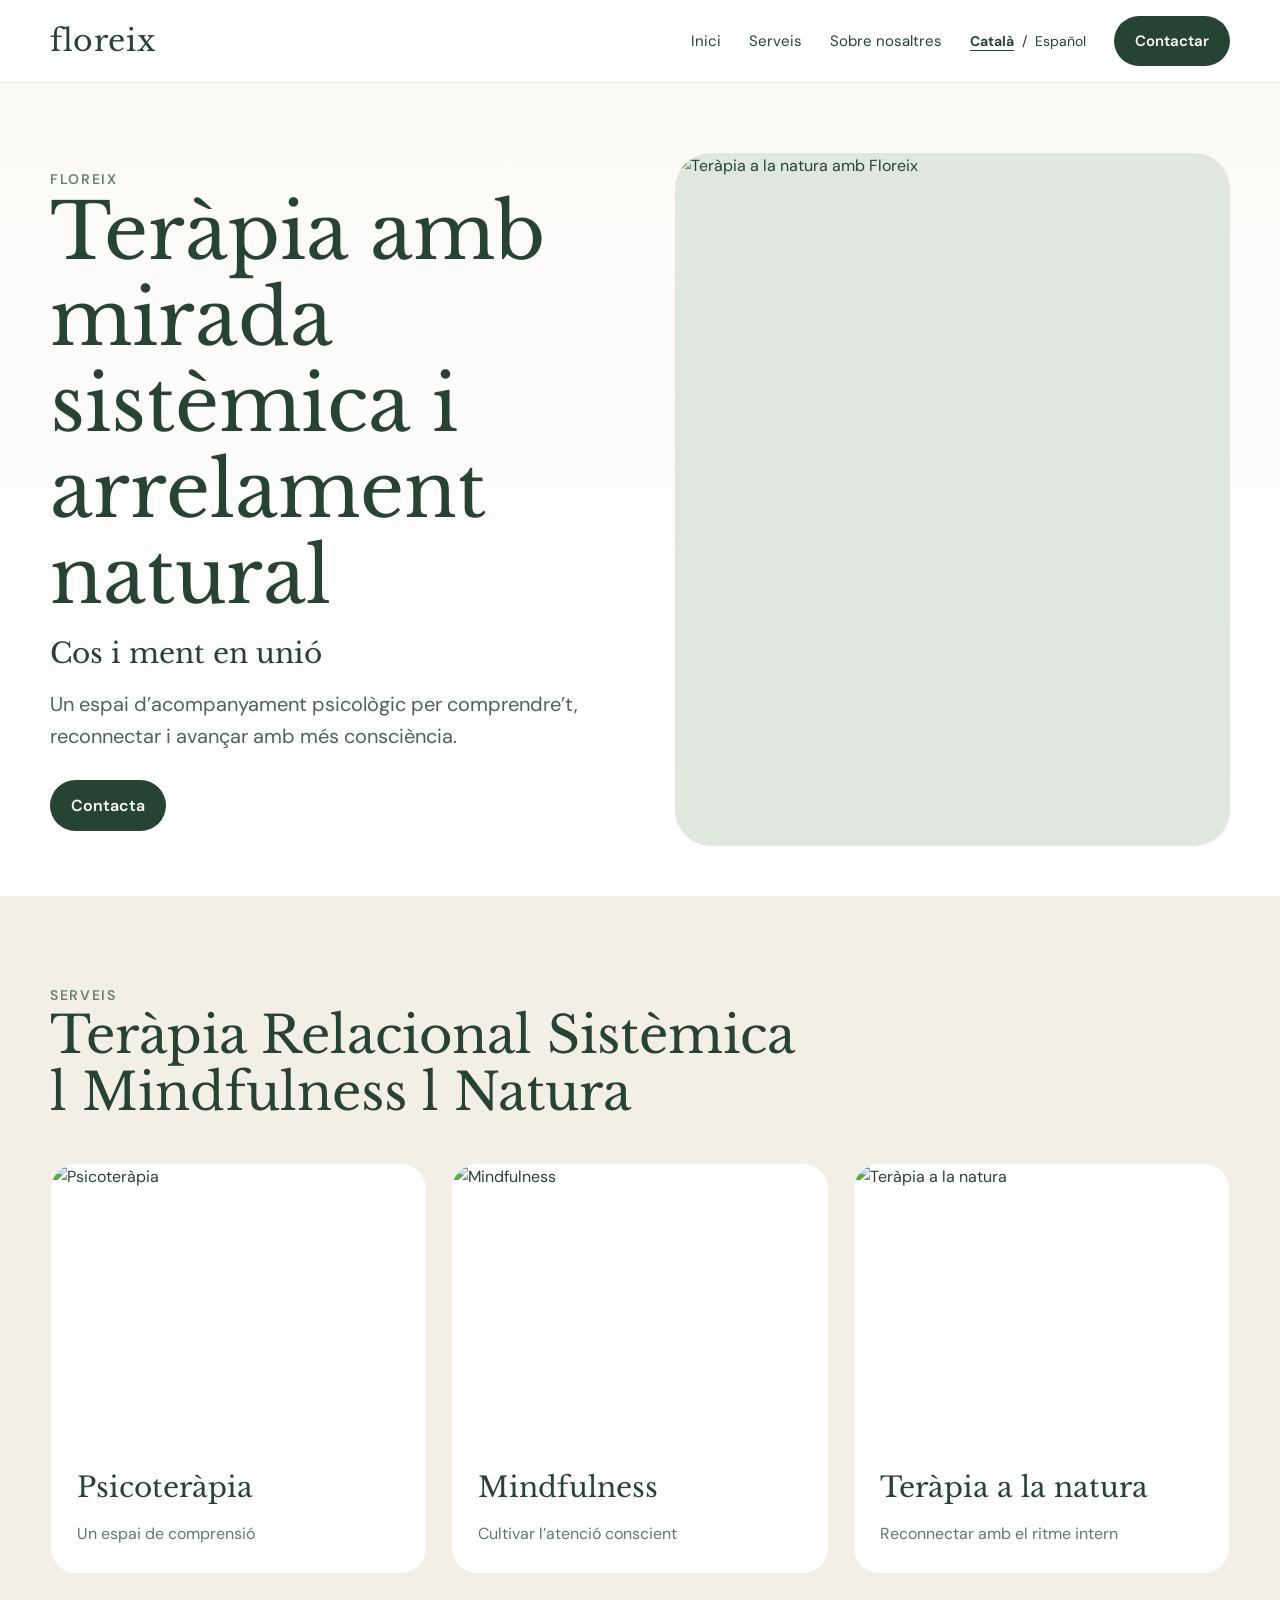
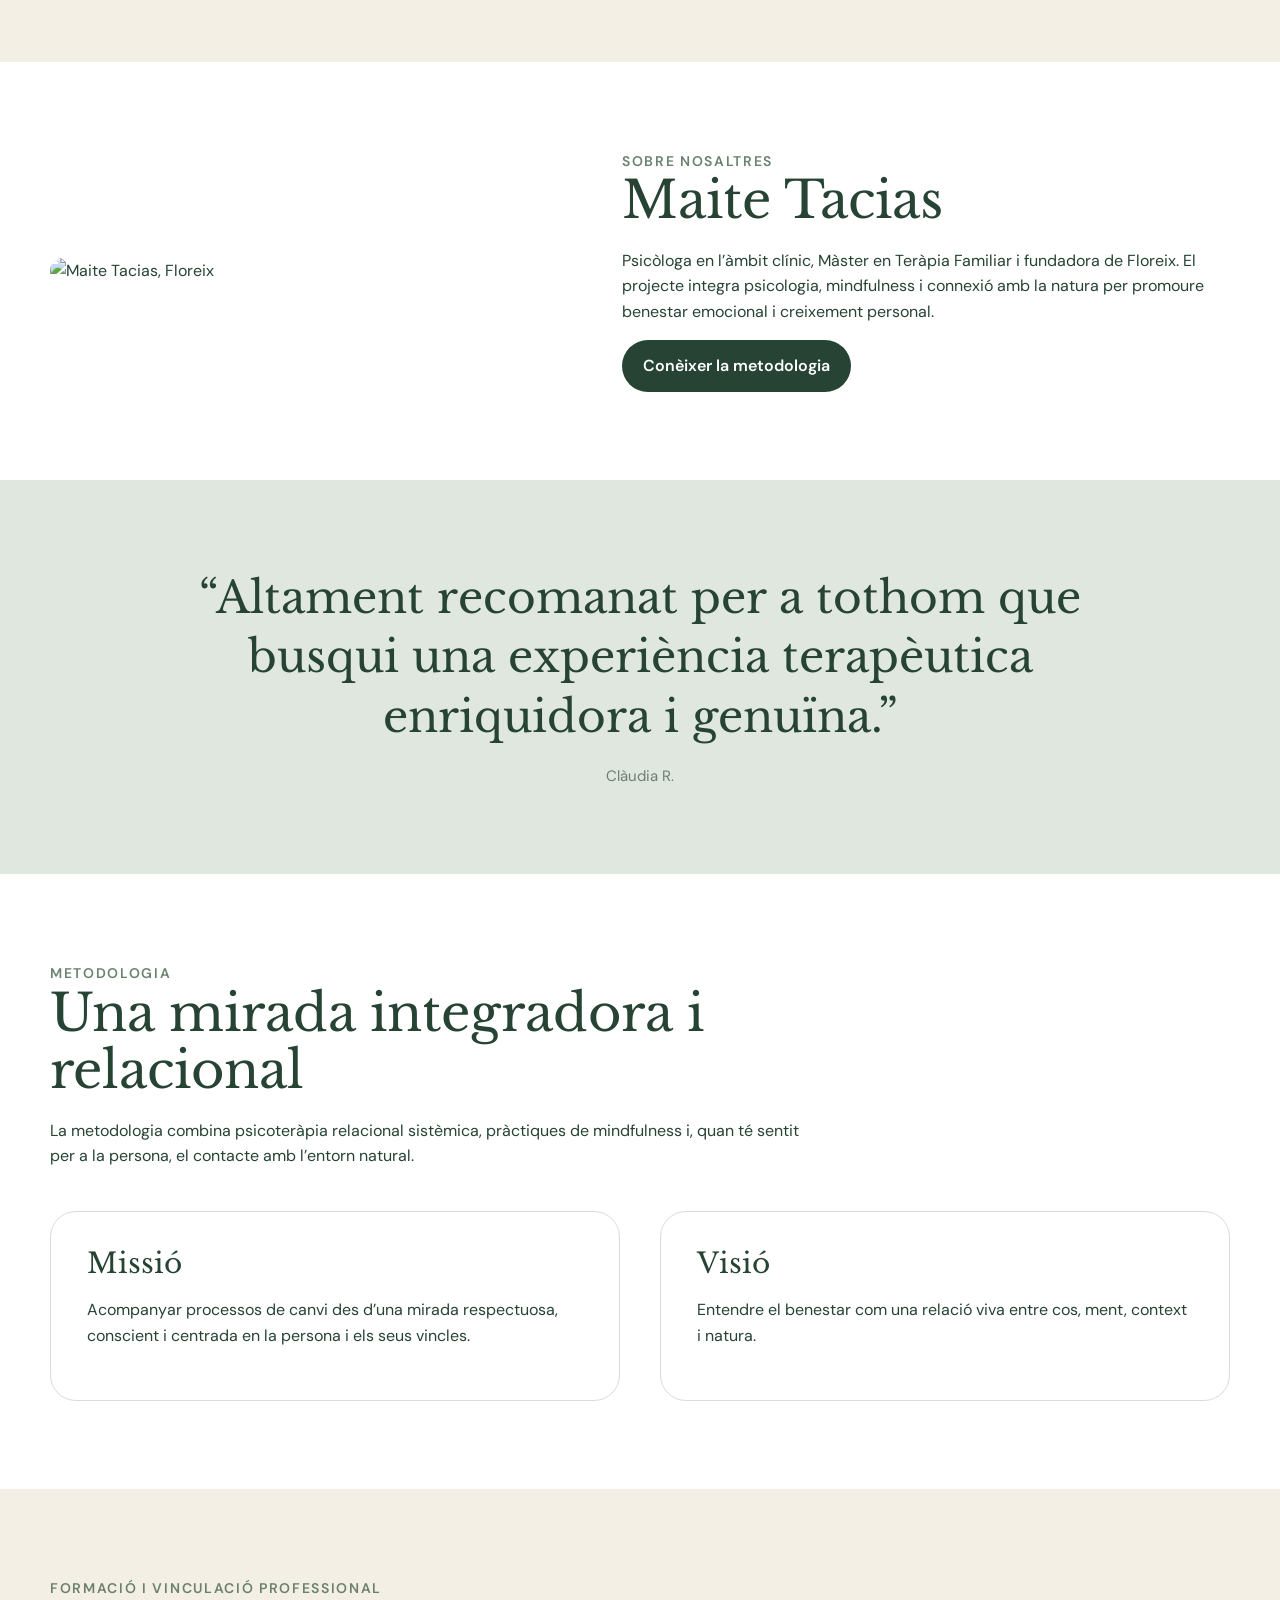
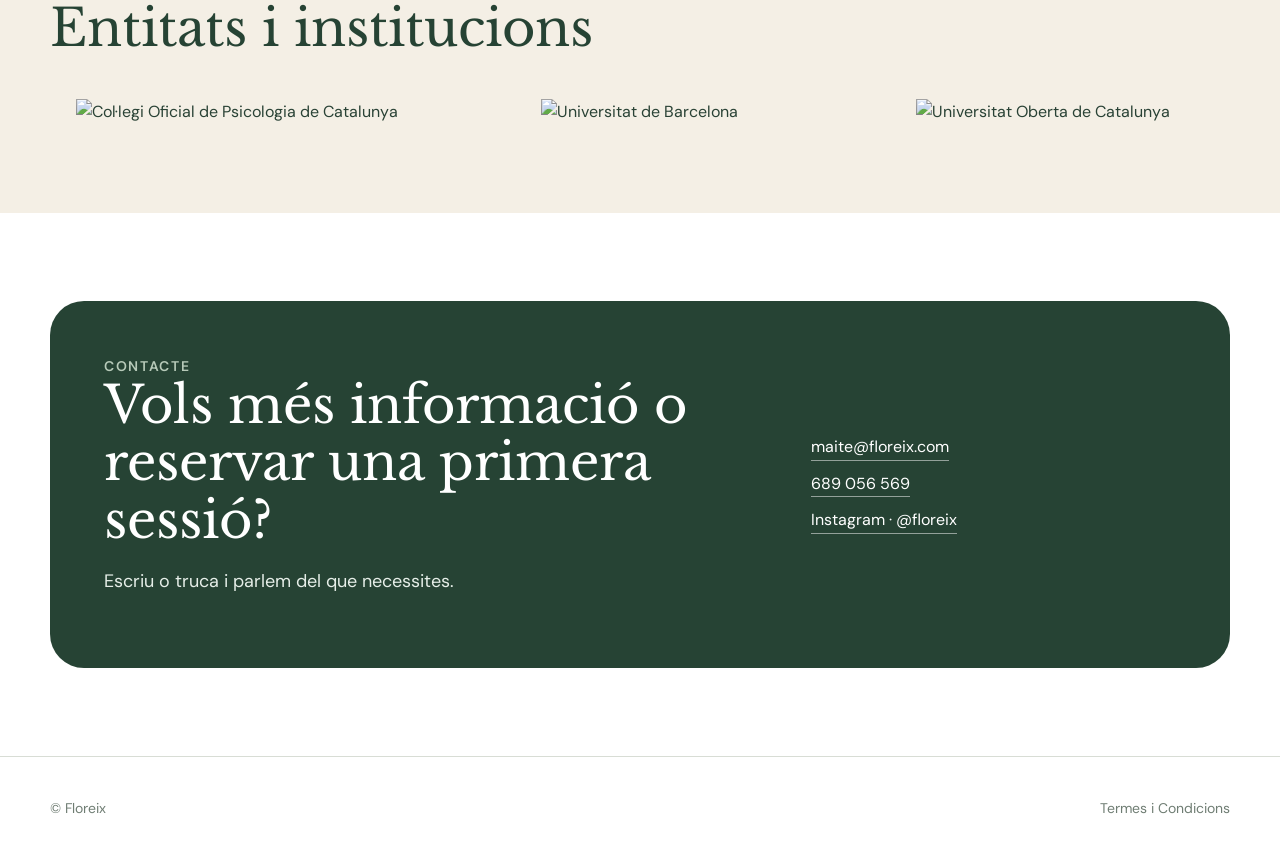
==== index.html @ 4c28b292 "Build initial Floreix bilingual site" ====
<!doctype html>
<html lang="ca">
<head>
  <meta charset="utf-8" />
  <meta name="viewport" content="width=device-width, initial-scale=1" />
  <title>Floreix | Teràpia amb mirada sistèmica i arrelament natural</title>
  <meta name="description" content="Floreix ofereix psicoteràpia, mindfulness i teràpia a la natura amb una mirada sistèmica i propera." />
  <link rel="preconnect" href="https://fonts.googleapis.com" />
  <link rel="preconnect" href="https://fonts.gstatic.com" crossorigin />
  <link href="https://fonts.googleapis.com/css2?family=DM+Sans:wght@400;500;600&family=Libre+Baskerville:ital,wght@0,400;1,400&display=swap" rel="stylesheet" />
  <style>
    :root {
      --ink:#264334;
      --muted:#6f7d73;
      --cream:#f4efe5;
      --sage:#dfe7de;
      --leaf:#6a826d;
      --line:#d8ddd5;
      --white:#fff;
      --max:1180px;
      --radius:26px;
    }
    *{box-sizing:border-box}
    html{scroll-behavior:smooth}
    body{margin:0;font-family:'DM Sans',sans-serif;color:var(--ink);background:#fff;line-height:1.6}
    img{max-width:100%;display:block}
    a{color:inherit;text-decoration:none}
    .wrap{width:min(calc(100% - 40px),var(--max));margin:auto}
    header{position:sticky;top:0;z-index:50;background:rgba(255,255,255,.96);backdrop-filter:blur(10px);border-bottom:1px solid rgba(216,221,213,.7)}
    .nav{display:flex;align-items:center;justify-content:space-between;min-height:82px;gap:24px}
    .brand{font-family:'Libre Baskerville',serif;font-size:30px;letter-spacing:.02em}
    nav{display:flex;gap:28px;align-items:center;font-size:15px}
    .drop{position:relative}
    .drop>button,.lang button{background:none;border:0;font:inherit;color:inherit;padding:8px 0;cursor:pointer}
    .menu{position:absolute;top:38px;left:-18px;min-width:220px;background:#fff;border:1px solid var(--line);padding:10px;border-radius:16px;box-shadow:0 20px 50px rgba(38,67,52,.12);display:none}
    .drop:hover .menu,.drop:focus-within .menu{display:block}
    .menu a{display:block;padding:10px 12px;border-radius:10px}
    .menu a:hover{background:var(--sage)}
    .cta{display:inline-flex;align-items:center;justify-content:center;background:var(--ink);color:#fff;padding:13px 21px;border-radius:999px;font-weight:600}
    .lang{display:flex;gap:8px;align-items:center;font-size:14px}
    .lang button.active{font-weight:700;text-decoration:underline;text-underline-offset:4px}
    .hero{padding:70px 0 50px;background:linear-gradient(180deg,#fbfaf7 0%,#fff 100%)}
    .hero-grid{display:grid;grid-template-columns:1.02fr .98fr;gap:48px;align-items:center}
    .eyebrow{font-size:14px;letter-spacing:.12em;text-transform:uppercase;color:var(--leaf);font-weight:600}
    h1,h2,h3{font-family:'Libre Baskerville',serif;font-weight:400;line-height:1.12;margin:0 0 18px}
    h1{font-size:clamp(48px,6vw,78px)}
    h2{font-size:clamp(34px,4vw,54px)}
    h3{font-size:28px}
    .hero p{font-size:20px;color:#506156;max-width:600px;margin:0 0 28px}
    .hero-img{border-radius:36px;overflow:hidden;aspect-ratio:4/5;background:var(--sage)}
    .hero-img img{width:100%;height:100%;object-fit:cover}
    section{padding:88px 0}
    .section-head{max-width:760px;margin-bottom:42px}
    .services{background:var(--cream)}
    .cards{display:grid;grid-template-columns:repeat(3,1fr);gap:24px}
    .card{background:#fff;border-radius:var(--radius);overflow:hidden;border:1px solid rgba(38,67,52,.08)}
    .card img{width:100%;aspect-ratio:4/3;object-fit:cover}
    .card-body{padding:26px}
    .card p{color:#66756b;margin:0}
    .about-grid{display:grid;grid-template-columns:.92fr 1.08fr;gap:54px;align-items:center}
    .about-img{border-radius:34px;overflow:hidden}
    .soft{background:var(--sage)}
    .quote{font-family:'Libre Baskerville',serif;font-size:clamp(28px,4vw,44px);line-height:1.35;max-width:900px;margin:auto;text-align:center}
    .quote small{display:block;font-family:'DM Sans',sans-serif;font-size:15px;margin-top:20px;color:var(--muted)}
    .split{display:grid;grid-template-columns:1fr 1fr;gap:40px}
    .panel{padding:36px;border-radius:26px;background:#fff;border:1px solid var(--line)}
    .logos{display:grid;grid-template-columns:repeat(3,1fr);gap:30px;align-items:center}
    .logos img{max-height:80px;width:auto;margin:auto;object-fit:contain;filter:saturate(.85)}
    .contact-box{background:var(--ink);color:#fff;border-radius:34px;padding:54px;display:grid;grid-template-columns:1.3fr .7fr;gap:30px;align-items:center}
    .contact-box h2{color:#fff}
    .contact-box p{color:#e6eee8;font-size:18px}
    .contact-links{display:flex;flex-direction:column;gap:10px;align-items:flex-start}
    .contact-links a{border-bottom:1px solid rgba(255,255,255,.5)}
    footer{padding:40px 0;border-top:1px solid var(--line);font-size:14px;color:var(--muted)}
    .foot{display:flex;justify-content:space-between;gap:20px;flex-wrap:wrap}
    .mobile-toggle{display:none;background:none;border:1px solid var(--line);border-radius:12px;padding:9px 12px}
    @media(max-width:900px){
      nav{display:none;position:absolute;left:0;right:0;top:82px;background:#fff;padding:20px 24px;border-bottom:1px solid var(--line);flex-direction:column;align-items:flex-start}
      nav.open{display:flex}.mobile-toggle{display:block}
      .drop{width:100%}.menu{position:static;display:block;box-shadow:none;border:0;padding:4px 0 0 14px}
      .hero-grid,.about-grid,.split,.contact-box{grid-template-columns:1fr}
      .cards{grid-template-columns:1fr}
      .logos{grid-template-columns:1fr 1fr}
      .hero{padding-top:46px}
    }
    @media(max-width:560px){.wrap{width:min(calc(100% - 28px),var(--max))}.logos{grid-template-columns:1fr}.contact-box{padding:34px}.brand{font-size:26px}}
  </style>
</head>
<body>
<header>
  <div class="wrap nav">
    <a class="brand" href="#inici" aria-label="Floreix">floreix</a>
    <button class="mobile-toggle" id="mobileToggle" aria-expanded="false" aria-controls="mainNav">Menú</button>
    <nav id="mainNav">
      <a href="#inici" data-i18n="navHome">Inici</a>
      <div class="drop"><button type="button" data-i18n="navServices">Serveis</button><div class="menu"><a href="#psicoterapia" data-i18n="navPsych">Psicoteràpia</a><a href="#natura" data-i18n="navNature">Teràpia a la natura i Mindfulness</a></div></div>
      <div class="drop"><button type="button" data-i18n="navAbout">Sobre nosaltres</button><div class="menu"><a href="#sobre" data-i18n="navAbout2">Sobre nosaltres</a><a href="#metodologia" data-i18n="navMethod">Metodologia</a></div></div>
      <div class="lang" aria-label="Selector d'idioma"><button id="caBtn" class="active">Català</button><span>/</span><button id="esBtn">Español</button></div>
      <a class="cta" href="#contacte" data-i18n="navContact">Contactar</a>
    </nav>
  </div>
</header>

<main>
<section class="hero" id="inici">
  <div class="wrap hero-grid">
    <div><div class="eyebrow">Floreix</div><h1 data-i18n="heroTitle">Teràpia amb mirada sistèmica i arrelament natural</h1><h3 data-i18n="heroSub">Cos i ment en unió</h3><p data-i18n="heroText">Un espai d’acompanyament psicològic per comprendre’t, reconnectar i avançar amb més consciència.</p><a class="cta" href="#contacte" data-i18n="heroCta">Contacta</a></div>
    <div class="hero-img"><img src="https://floreix.com/wp-content/uploads/2023/11/Terapia-a-la-natura-pagina-principal.webp" alt="Teràpia a la natura amb Floreix" /></div>
  </div>
</section>

<section class="services" id="psicoterapia"><div class="wrap"><div class="section-head"><div class="eyebrow" data-i18n="servicesEyebrow">Serveis</div><h2 data-i18n="servicesTitle">Teràpia Relacional Sistèmica l Mindfulness l Natura</h2></div><div class="cards">
  <article class="card"><img src="https://floreix.com/wp-content/uploads/2026/03/Psicoterapia-inici.webp" alt="Psicoteràpia" /><div class="card-body"><h3 data-i18n="psychTitle">Psicoteràpia</h3><p data-i18n="psychText">Un espai de comprensió</p></div></article>
  <article class="card"><img src="https://floreix.com/wp-content/uploads/2026/03/Mindfulness-inici.webp" alt="Mindfulness" /><div class="card-body"><h3>Mindfulness</h3><p data-i18n="mindText">Cultivar l’atenció conscient</p></div></article>
  <article class="card" id="natura"><img src="https://floreix.com/wp-content/uploads/2026/03/terapia-natura-inici.png" alt="Teràpia a la natura" /><div class="card-body"><h3 data-i18n="natureTitle">Teràpia a la natura</h3><p data-i18n="natureText">Reconnectar amb el ritme intern</p></div></article>
</div></div></section>

<section id="sobre"><div class="wrap about-grid"><div class="about-img"><img src="https://floreix.com/wp-content/uploads/elementor/thumbs/Sobre-nosaltres-scaled-qetuqs6e1qpq37r7j5eivsxowzbq5b4oadxb759sz4.jpg" alt="Maite Tacias, Floreix" /></div><div><div class="eyebrow" data-i18n="aboutEyebrow">Sobre nosaltres</div><h2>Maite Tacias</h2><p data-i18n="aboutText">Psicòloga en l’àmbit clínic, Màster en Teràpia Familiar i fundadora de Floreix. El projecte integra psicologia, mindfulness i connexió amb la natura per promoure benestar emocional i creixement personal.</p><a class="cta" href="#metodologia" data-i18n="aboutCta">Conèixer la metodologia</a></div></div></section>

<section class="soft"><div class="wrap"><blockquote class="quote">“Altament recomanat per a tothom que busqui una experiència terapèutica enriquidora i genuïna.”<small>Clàudia R.</small></blockquote></div></section>

<section id="metodologia"><div class="wrap"><div class="section-head"><div class="eyebrow" data-i18n="methodEyebrow">Metodologia</div><h2 data-i18n="methodTitle">Una mirada integradora i relacional</h2><p data-i18n="methodText">La metodologia combina psicoteràpia relacional sistèmica, pràctiques de mindfulness i, quan té sentit per a la persona, el contacte amb l’entorn natural.</p></div><div class="split"><div class="panel"><h3 data-i18n="missionTitle">Missió</h3><p data-i18n="missionText">Acompanyar processos de canvi des d’una mirada respectuosa, conscient i centrada en la persona i els seus vincles.</p></div><div class="panel"><h3 data-i18n="visionTitle">Visió</h3><p data-i18n="visionText">Entendre el benestar com una relació viva entre cos, ment, context i natura.</p></div></div></div></section>

<section class="services"><div class="wrap"><div class="section-head"><div class="eyebrow" data-i18n="institutionsEyebrow">Formació i vinculació professional</div><h2 data-i18n="institutionsTitle">Entitats i institucions</h2></div><div class="logos"><img src="https://floreix.com/wp-content/uploads/2024/02/Captura-de-pantalla-2024-02-17-a-las-17.43.10-1024x301.png" alt="Col·legi Oficial de Psicologia de Catalunya" /><img src="https://floreix.com/wp-content/uploads/2024/02/UB-LOGO.png" alt="Universitat de Barcelona" /><img src="https://floreix.com/wp-content/uploads/2024/02/uoc_masterbrand_2linies_posititiu.jpg" alt="Universitat Oberta de Catalunya" /></div></div></section>

<section id="contacte"><div class="wrap"><div class="contact-box"><div><div class="eyebrow" style="color:#b7cab9" data-i18n="contactEyebrow">Contacte</div><h2 data-i18n="contactTitle">Vols més informació o reservar una primera sessió?</h2><p data-i18n="contactText">Escriu o truca i parlem del que necessites.</p></div><div class="contact-links"><a href="mailto:maite@floreix.com">maite@floreix.com</a><a href="tel:+34689056569">689 056 569</a><a href="https://www.instagram.com/floreix" target="_blank" rel="noreferrer">Instagram · @floreix</a></div></div></div></section>
</main>

<footer><div class="wrap foot"><span>© Floreix</span><a href="https://floreix.com/privacy-policy/" data-i18n="legal">Termes i Condicions</a></div></footer>
<script>
const dict={ca:{navHome:'Inici',navServices:'Serveis',navPsych:'Psicoteràpia',navNature:'Teràpia a la natura i Mindfulness',navAbout:'Sobre nosaltres',navAbout2:'Sobre nosaltres',navMethod:'Metodologia',navContact:'Contactar',heroTitle:'Teràpia amb mirada sistèmica i arrelament natural',heroSub:'Cos i ment en unió',heroText:'Un espai d’acompanyament psicològic per comprendre’t, reconnectar i avançar amb més consciència.',heroCta:'Contacta',servicesEyebrow:'Serveis',servicesTitle:'Teràpia Relacional Sistèmica l Mindfulness l Natura',psychTitle:'Psicoteràpia',psychText:'Un espai de comprensió',mindText:'Cultivar l’atenció conscient',natureTitle:'Teràpia a la natura',natureText:'Reconnectar amb el ritme intern',aboutEyebrow:'Sobre nosaltres',aboutText:'Psicòloga en l’àmbit clínic, Màster en Teràpia Familiar i fundadora de Floreix. El projecte integra psicologia, mindfulness i connexió amb la natura per promoure benestar emocional i creixement personal.',aboutCta:'Conèixer la metodologia',methodEyebrow:'Metodologia',methodTitle:'Una mirada integradora i relacional',methodText:'La metodologia combina psicoteràpia relacional sistèmica, pràctiques de mindfulness i, quan té sentit per a la persona, el contacte amb l’entorn natural.',missionTitle:'Missió',missionText:'Acompanyar processos de canvi des d’una mirada respectuosa, conscient i centrada en la persona i els seus vincles.',visionTitle:'Visió',visionText:'Entendre el benestar com una relació viva entre cos, ment, context i natura.',institutionsEyebrow:'Formació i vinculació professional',institutionsTitle:'Entitats i institucions',contactEyebrow:'Contacte',contactTitle:'Vols més informació o reservar una primera sessió?',contactText:'Escriu o truca i parlem del que necessites.',legal:'Termes i Condicions'},es:{navHome:'Inicio',navServices:'Servicios',navPsych:'Psicoterapia',navNature:'Terapia en la naturaleza y Mindfulness',navAbout:'Sobre nosotros',navAbout2:'Sobre nosotros',navMethod:'Metodología',navContact:'Contactar',heroTitle:'Terapia con mirada sistémica y arraigo natural',heroSub:'Cuerpo y mente en unión',heroText:'Un espacio de acompañamiento psicológico para comprenderte, reconectar y avanzar con mayor conciencia.',heroCta:'Contacta',servicesEyebrow:'Servicios',servicesTitle:'Terapia Relacional Sistémica l Mindfulness l Naturaleza',psychTitle:'Psicoterapia',psychText:'Un espacio de comprensión',mindText:'Cultivar la atención consciente',natureTitle:'Terapia en la naturaleza',natureText:'Reconectar con el ritmo interno',aboutEyebrow:'Sobre nosotros',aboutText:'Psicóloga en el ámbito clínico, Máster en Terapia Familiar y fundadora de Floreix. El proyecto integra psicología, mindfulness y conexión con la naturaleza para promover bienestar emocional y crecimiento personal.',aboutCta:'Conocer la metodología',methodEyebrow:'Metodología',methodTitle:'Una mirada integradora y relacional',methodText:'La metodología combina psicoterapia relacional sistémica, prácticas de mindfulness y, cuando tiene sentido para la persona, el contacto con el entorno natural.',missionTitle:'Misión',missionText:'Acompañar procesos de cambio desde una mirada respetuosa, consciente y centrada en la persona y sus vínculos.',visionTitle:'Visión',visionText:'Entender el bienestar como una relación viva entre cuerpo, mente, contexto y naturaleza.',institutionsEyebrow:'Formación y vinculación profesional',institutionsTitle:'Entidades e instituciones',contactEyebrow:'Contacto',contactTitle:'¿Quieres más información o reservar una primera sesión?',contactText:'Escribe o llama y hablamos de lo que necesitas.',legal:'Términos y Condiciones'}};
function setLang(lang){document.documentElement.lang=lang;document.querySelectorAll('[data-i18n]').forEach(el=>{const k=el.dataset.i18n;if(dict[lang][k])el.textContent=dict[lang][k]});caBtn.classList.toggle('active',lang==='ca');esBtn.classList.toggle('active',lang==='es');localStorage.setItem('floreix-lang',lang)}
caBtn.onclick=()=>setLang('ca');esBtn.onclick=()=>setLang('es');mobileToggle.onclick=()=>{const open=mainNav.classList.toggle('open');mobileToggle.setAttribute('aria-expanded',open)};setLang(localStorage.getItem('floreix-lang')||'ca');
</script>
</body></html>
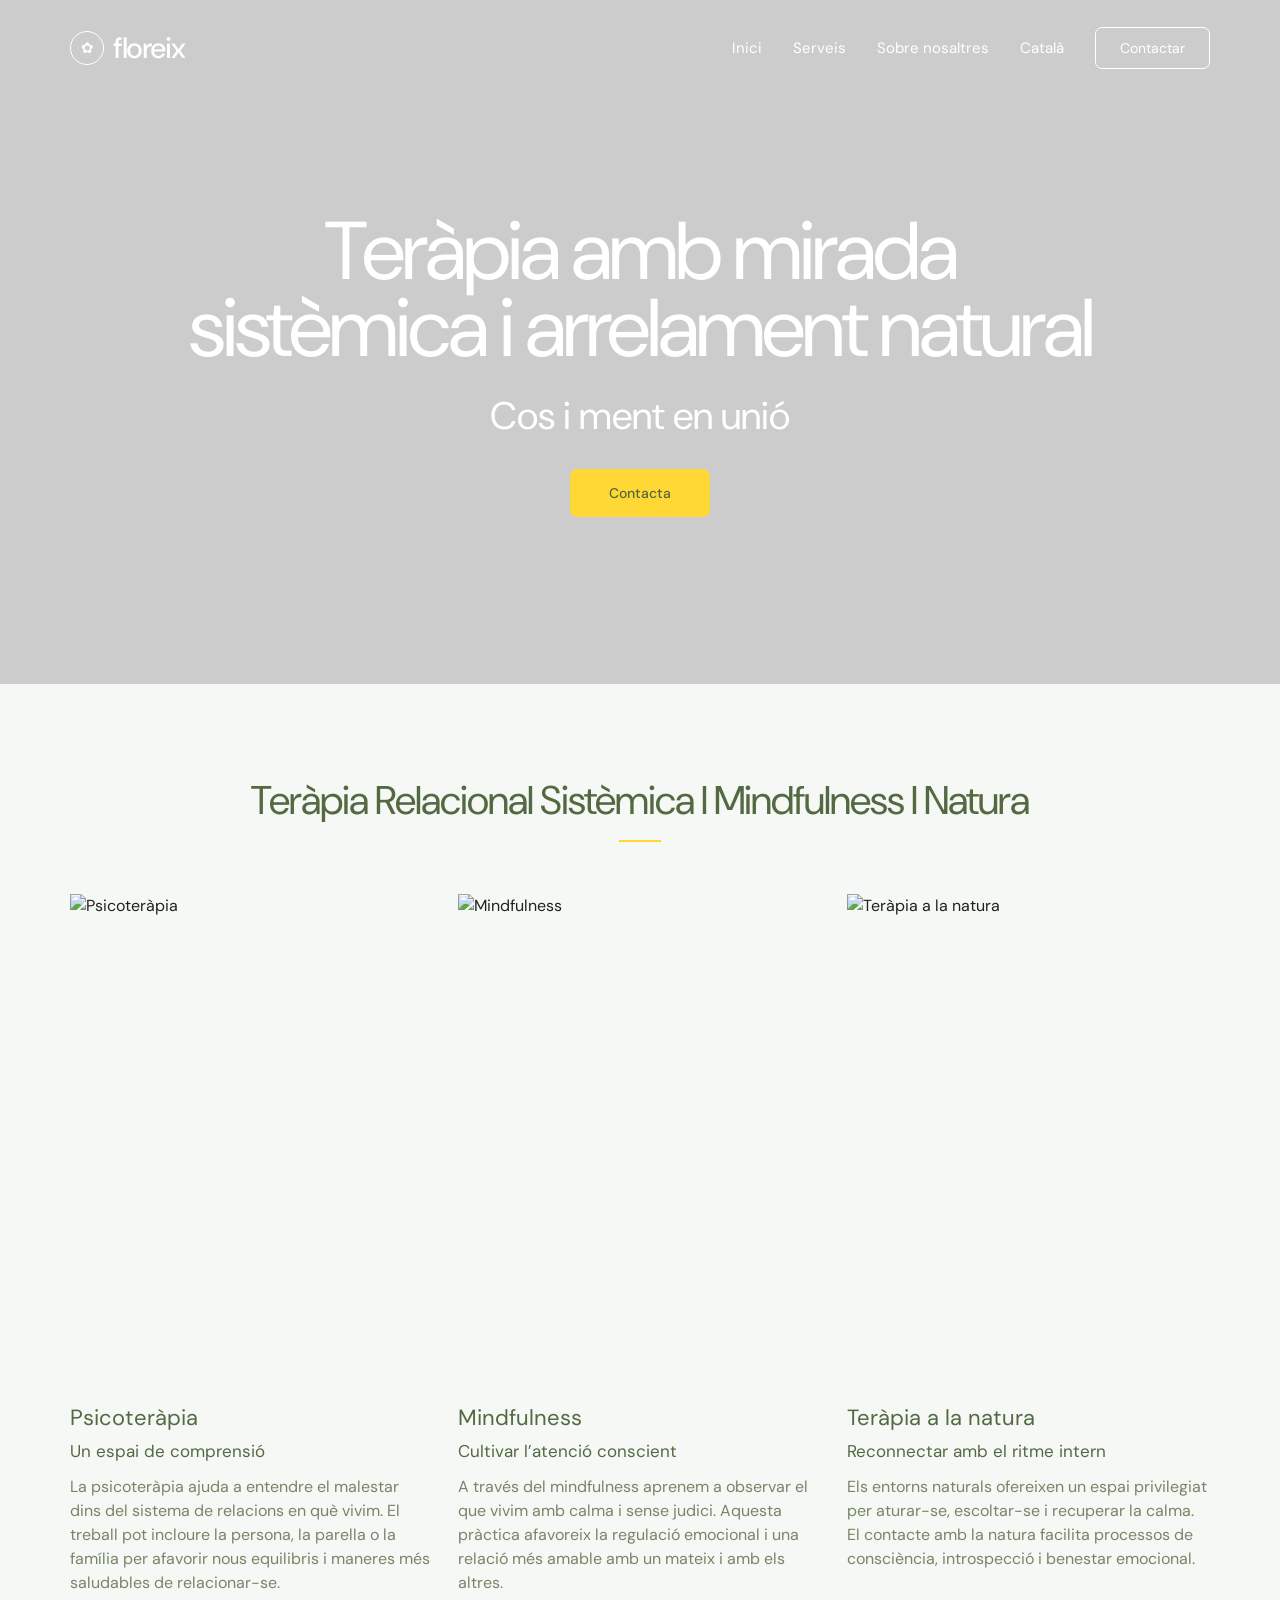
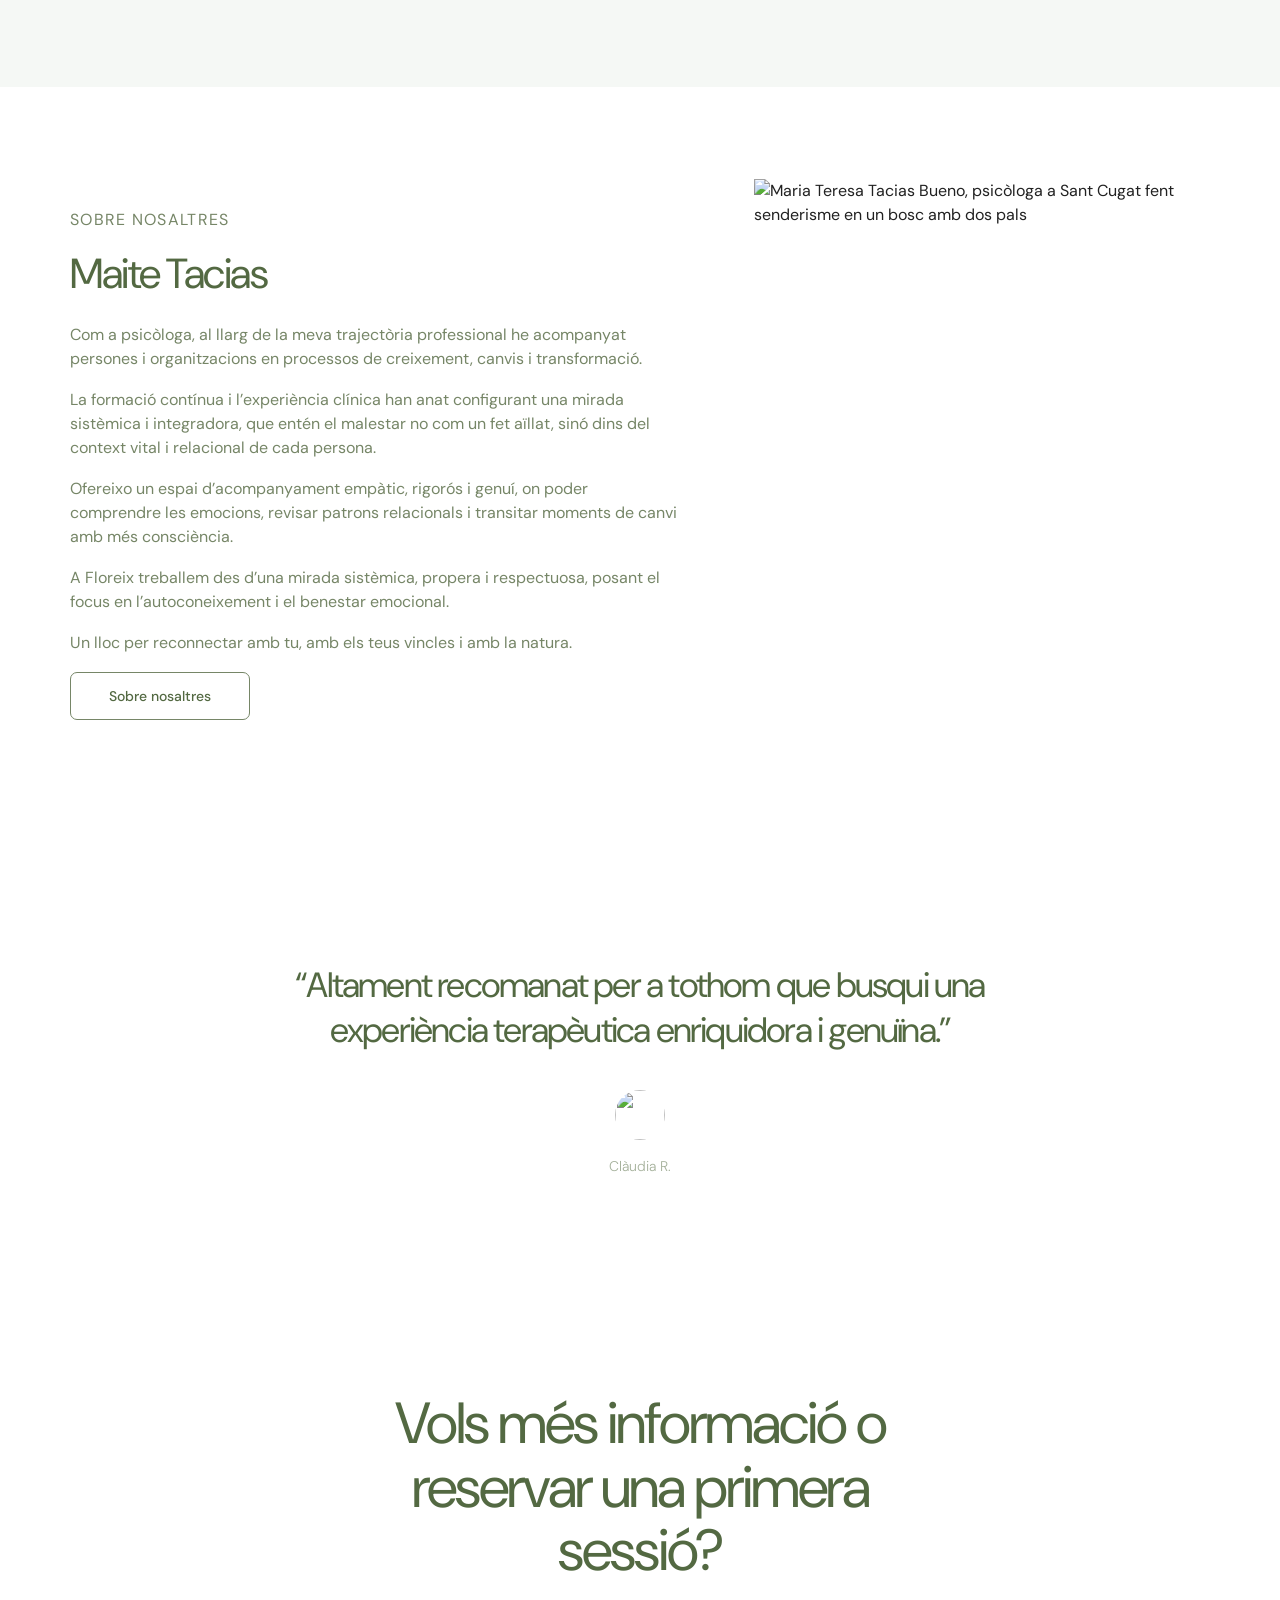
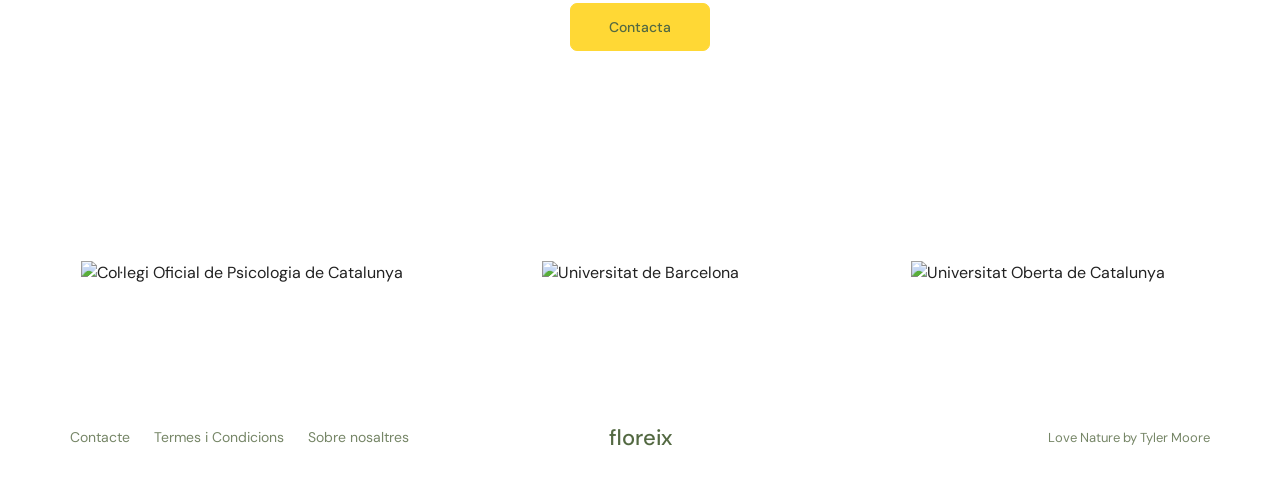
==== commit 03c22281: "Replace first draft with faithful Floreix home layout" ====
--- a/index.html
+++ b/index.html
@@ -1,135 +1,112 @@
 <!doctype html>
 <html lang="ca">
 <head>
-  <meta charset="utf-8" />
-  <meta name="viewport" content="width=device-width, initial-scale=1" />
-  <title>Floreix | Teràpia amb mirada sistèmica i arrelament natural</title>
-  <meta name="description" content="Floreix ofereix psicoteràpia, mindfulness i teràpia a la natura amb una mirada sistèmica i propera." />
-  <link rel="preconnect" href="https://fonts.googleapis.com" />
-  <link rel="preconnect" href="https://fonts.gstatic.com" crossorigin />
-  <link href="https://fonts.googleapis.com/css2?family=DM+Sans:wght@400;500;600&family=Libre+Baskerville:ital,wght@0,400;1,400&display=swap" rel="stylesheet" />
-  <style>
-    :root {
-      --ink:#264334;
-      --muted:#6f7d73;
-      --cream:#f4efe5;
-      --sage:#dfe7de;
-      --leaf:#6a826d;
-      --line:#d8ddd5;
-      --white:#fff;
-      --max:1180px;
-      --radius:26px;
-    }
-    *{box-sizing:border-box}
-    html{scroll-behavior:smooth}
-    body{margin:0;font-family:'DM Sans',sans-serif;color:var(--ink);background:#fff;line-height:1.6}
-    img{max-width:100%;display:block}
-    a{color:inherit;text-decoration:none}
-    .wrap{width:min(calc(100% - 40px),var(--max));margin:auto}
-    header{position:sticky;top:0;z-index:50;background:rgba(255,255,255,.96);backdrop-filter:blur(10px);border-bottom:1px solid rgba(216,221,213,.7)}
-    .nav{display:flex;align-items:center;justify-content:space-between;min-height:82px;gap:24px}
-    .brand{font-family:'Libre Baskerville',serif;font-size:30px;letter-spacing:.02em}
-    nav{display:flex;gap:28px;align-items:center;font-size:15px}
-    .drop{position:relative}
-    .drop>button,.lang button{background:none;border:0;font:inherit;color:inherit;padding:8px 0;cursor:pointer}
-    .menu{position:absolute;top:38px;left:-18px;min-width:220px;background:#fff;border:1px solid var(--line);padding:10px;border-radius:16px;box-shadow:0 20px 50px rgba(38,67,52,.12);display:none}
-    .drop:hover .menu,.drop:focus-within .menu{display:block}
-    .menu a{display:block;padding:10px 12px;border-radius:10px}
-    .menu a:hover{background:var(--sage)}
-    .cta{display:inline-flex;align-items:center;justify-content:center;background:var(--ink);color:#fff;padding:13px 21px;border-radius:999px;font-weight:600}
-    .lang{display:flex;gap:8px;align-items:center;font-size:14px}
-    .lang button.active{font-weight:700;text-decoration:underline;text-underline-offset:4px}
-    .hero{padding:70px 0 50px;background:linear-gradient(180deg,#fbfaf7 0%,#fff 100%)}
-    .hero-grid{display:grid;grid-template-columns:1.02fr .98fr;gap:48px;align-items:center}
-    .eyebrow{font-size:14px;letter-spacing:.12em;text-transform:uppercase;color:var(--leaf);font-weight:600}
-    h1,h2,h3{font-family:'Libre Baskerville',serif;font-weight:400;line-height:1.12;margin:0 0 18px}
-    h1{font-size:clamp(48px,6vw,78px)}
-    h2{font-size:clamp(34px,4vw,54px)}
-    h3{font-size:28px}
-    .hero p{font-size:20px;color:#506156;max-width:600px;margin:0 0 28px}
-    .hero-img{border-radius:36px;overflow:hidden;aspect-ratio:4/5;background:var(--sage)}
-    .hero-img img{width:100%;height:100%;object-fit:cover}
-    section{padding:88px 0}
-    .section-head{max-width:760px;margin-bottom:42px}
-    .services{background:var(--cream)}
-    .cards{display:grid;grid-template-columns:repeat(3,1fr);gap:24px}
-    .card{background:#fff;border-radius:var(--radius);overflow:hidden;border:1px solid rgba(38,67,52,.08)}
-    .card img{width:100%;aspect-ratio:4/3;object-fit:cover}
-    .card-body{padding:26px}
-    .card p{color:#66756b;margin:0}
-    .about-grid{display:grid;grid-template-columns:.92fr 1.08fr;gap:54px;align-items:center}
-    .about-img{border-radius:34px;overflow:hidden}
-    .soft{background:var(--sage)}
-    .quote{font-family:'Libre Baskerville',serif;font-size:clamp(28px,4vw,44px);line-height:1.35;max-width:900px;margin:auto;text-align:center}
-    .quote small{display:block;font-family:'DM Sans',sans-serif;font-size:15px;margin-top:20px;color:var(--muted)}
-    .split{display:grid;grid-template-columns:1fr 1fr;gap:40px}
-    .panel{padding:36px;border-radius:26px;background:#fff;border:1px solid var(--line)}
-    .logos{display:grid;grid-template-columns:repeat(3,1fr);gap:30px;align-items:center}
-    .logos img{max-height:80px;width:auto;margin:auto;object-fit:contain;filter:saturate(.85)}
-    .contact-box{background:var(--ink);color:#fff;border-radius:34px;padding:54px;display:grid;grid-template-columns:1.3fr .7fr;gap:30px;align-items:center}
-    .contact-box h2{color:#fff}
-    .contact-box p{color:#e6eee8;font-size:18px}
-    .contact-links{display:flex;flex-direction:column;gap:10px;align-items:flex-start}
-    .contact-links a{border-bottom:1px solid rgba(255,255,255,.5)}
-    footer{padding:40px 0;border-top:1px solid var(--line);font-size:14px;color:var(--muted)}
-    .foot{display:flex;justify-content:space-between;gap:20px;flex-wrap:wrap}
-    .mobile-toggle{display:none;background:none;border:1px solid var(--line);border-radius:12px;padding:9px 12px}
-    @media(max-width:900px){
-      nav{display:none;position:absolute;left:0;right:0;top:82px;background:#fff;padding:20px 24px;border-bottom:1px solid var(--line);flex-direction:column;align-items:flex-start}
-      nav.open{display:flex}.mobile-toggle{display:block}
-      .drop{width:100%}.menu{position:static;display:block;box-shadow:none;border:0;padding:4px 0 0 14px}
-      .hero-grid,.about-grid,.split,.contact-box{grid-template-columns:1fr}
-      .cards{grid-template-columns:1fr}
-      .logos{grid-template-columns:1fr 1fr}
-      .hero{padding-top:46px}
-    }
-    @media(max-width:560px){.wrap{width:min(calc(100% - 28px),var(--max))}.logos{grid-template-columns:1fr}.contact-box{padding:34px}.brand{font-size:26px}}
-  </style>
+  <meta charset="utf-8">
+  <meta name="viewport" content="width=device-width,initial-scale=1">
+  <title>Floreix | Psicòloga | Teràpia familiar | Mindfulness</title>
+  <meta name="description" content="Psicoteràpia, mindfulness i teràpia a la natura amb mirada sistèmica i arrelament natural.">
+  <link rel="canonical" href="https://floreix.com/">
+  <link rel="alternate" hreflang="ca" href="/">
+  <link rel="alternate" hreflang="es" href="/es/">
+  <link rel="stylesheet" href="/assets/styles.css">
 </head>
 <body>
-<header>
-  <div class="wrap nav">
-    <a class="brand" href="#inici" aria-label="Floreix">floreix</a>
-    <button class="mobile-toggle" id="mobileToggle" aria-expanded="false" aria-controls="mainNav">Menú</button>
-    <nav id="mainNav">
-      <a href="#inici" data-i18n="navHome">Inici</a>
-      <div class="drop"><button type="button" data-i18n="navServices">Serveis</button><div class="menu"><a href="#psicoterapia" data-i18n="navPsych">Psicoteràpia</a><a href="#natura" data-i18n="navNature">Teràpia a la natura i Mindfulness</a></div></div>
-      <div class="drop"><button type="button" data-i18n="navAbout">Sobre nosaltres</button><div class="menu"><a href="#sobre" data-i18n="navAbout2">Sobre nosaltres</a><a href="#metodologia" data-i18n="navMethod">Metodologia</a></div></div>
-      <div class="lang" aria-label="Selector d'idioma"><button id="caBtn" class="active">Català</button><span>/</span><button id="esBtn">Español</button></div>
-      <a class="cta" href="#contacte" data-i18n="navContact">Contactar</a>
+<header class="site-header">
+  <div class="container header-row">
+    <a class="brand" href="/" aria-label="Floreix, inici"><span class="brand-mark">✿</span><span>floreix</span></a>
+    <button class="menu-toggle" data-menu-toggle aria-label="Obrir menú" aria-expanded="false">☰</button>
+    <nav class="main-nav" data-main-nav aria-label="Navegació principal">
+      <a class="nav-link" href="/">Inici</a>
+      <div class="nav-item"><button class="nav-button" data-dropdown-toggle>Serveis</button><div class="dropdown"><a href="/psicoterapia/">Psicoteràpia</a><a href="/terapia-a-la-natura/">Teràpia a la natura i Mindfulness</a></div></div>
+      <div class="nav-item"><button class="nav-button" data-dropdown-toggle>Sobre nosaltres</button><div class="dropdown"><a href="/about/">Sobre nosaltres</a><a href="/metodologia/">Metodologia</a></div></div>
+      <div class="nav-item lang-item"><button class="nav-button" data-dropdown-toggle>Català</button><div class="dropdown"><a data-lang-target data-lang="ca" href="/">Català</a><a data-lang-target data-lang="es" href="/es/">Español</a></div></div>
+      <a class="header-cta" href="/contact/">Contactar</a>
     </nav>
   </div>
 </header>
 
 <main>
-<section class="hero" id="inici">
-  <div class="wrap hero-grid">
-    <div><div class="eyebrow">Floreix</div><h1 data-i18n="heroTitle">Teràpia amb mirada sistèmica i arrelament natural</h1><h3 data-i18n="heroSub">Cos i ment en unió</h3><p data-i18n="heroText">Un espai d’acompanyament psicològic per comprendre’t, reconnectar i avançar amb més consciència.</p><a class="cta" href="#contacte" data-i18n="heroCta">Contacta</a></div>
-    <div class="hero-img"><img src="https://floreix.com/wp-content/uploads/2023/11/Terapia-a-la-natura-pagina-principal.webp" alt="Teràpia a la natura amb Floreix" /></div>
-  </div>
-</section>
+  <section class="hero" style="background-image:url('https://tyler.com/wp-content/uploads/2023/11/LoveNature-Home-Hero-sec-Image1.jpeg')">
+    <div class="hero-content">
+      <h1>Teràpia amb mirada sistèmica i arrelament natural</h1>
+      <h2>Cos i ment en unió</h2>
+      <a class="btn" href="/contact/">Contacta</a>
+    </div>
+  </section>
 
-<section class="services" id="psicoterapia"><div class="wrap"><div class="section-head"><div class="eyebrow" data-i18n="servicesEyebrow">Serveis</div><h2 data-i18n="servicesTitle">Teràpia Relacional Sistèmica l Mindfulness l Natura</h2></div><div class="cards">
-  <article class="card"><img src="https://floreix.com/wp-content/uploads/2026/03/Psicoterapia-inici.webp" alt="Psicoteràpia" /><div class="card-body"><h3 data-i18n="psychTitle">Psicoteràpia</h3><p data-i18n="psychText">Un espai de comprensió</p></div></article>
-  <article class="card"><img src="https://floreix.com/wp-content/uploads/2026/03/Mindfulness-inici.webp" alt="Mindfulness" /><div class="card-body"><h3>Mindfulness</h3><p data-i18n="mindText">Cultivar l’atenció conscient</p></div></article>
-  <article class="card" id="natura"><img src="https://floreix.com/wp-content/uploads/2026/03/terapia-natura-inici.png" alt="Teràpia a la natura" /><div class="card-body"><h3 data-i18n="natureTitle">Teràpia a la natura</h3><p data-i18n="natureText">Reconnectar amb el ritme intern</p></div></article>
-</div></div></section>
+  <section class="section light">
+    <div class="container">
+      <h2 class="section-title">Teràpia Relacional Sistèmica l Mindfulness l Natura</h2>
+      <div class="section-rule"></div>
+      <div class="service-grid">
+        <article class="service-card">
+          <a href="/psicoterapia/"><img src="https://floreix.com/wp-content/uploads/2026/03/Psicoterapia-inici.webp" alt="Psicoteràpia"></a>
+          <h3>Psicoteràpia</h3>
+          <h4>Un espai de comprensió</h4>
+          <p>La psicoteràpia ajuda a entendre el malestar dins del sistema de relacions en què vivim. El treball pot incloure la persona, la parella o la família per afavorir nous equilibris i maneres més saludables de relacionar-se.</p>
+        </article>
+        <article class="service-card">
+          <a href="/terapia-a-la-natura/"><img src="https://floreix.com/wp-content/uploads/2026/03/Mindfulness-inici.webp" alt="Mindfulness"></a>
+          <h3>Mindfulness</h3>
+          <h4>Cultivar l’atenció conscient</h4>
+          <p>A través del mindfulness aprenem a observar el que vivim amb calma i sense judici. Aquesta pràctica afavoreix la regulació emocional i una relació més amable amb un mateix i amb els altres.</p>
+        </article>
+        <article class="service-card">
+          <a href="/terapia-a-la-natura/"><img src="https://floreix.com/wp-content/uploads/2026/03/terapia-natura-inici.png" alt="Teràpia a la natura"></a>
+          <h3>Teràpia a la natura</h3>
+          <h4>Reconnectar amb el ritme intern</h4>
+          <p>Els entorns naturals ofereixen un espai privilegiat per aturar-se, escoltar-se i recuperar la calma. El contacte amb la natura facilita processos de consciència, introspecció i benestar emocional.</p>
+        </article>
+      </div>
+    </div>
+  </section>
 
-<section id="sobre"><div class="wrap about-grid"><div class="about-img"><img src="https://floreix.com/wp-content/uploads/elementor/thumbs/Sobre-nosaltres-scaled-qetuqs6e1qpq37r7j5eivsxowzbq5b4oadxb759sz4.jpg" alt="Maite Tacias, Floreix" /></div><div><div class="eyebrow" data-i18n="aboutEyebrow">Sobre nosaltres</div><h2>Maite Tacias</h2><p data-i18n="aboutText">Psicòloga en l’àmbit clínic, Màster en Teràpia Familiar i fundadora de Floreix. El projecte integra psicologia, mindfulness i connexió amb la natura per promoure benestar emocional i creixement personal.</p><a class="cta" href="#metodologia" data-i18n="aboutCta">Conèixer la metodologia</a></div></div></section>
+  <section class="section">
+    <div class="container home-about">
+      <div class="home-about-copy">
+        <p class="section-kicker">Sobre nosaltres</p>
+        <h2>Maite Tacias</h2>
+        <p>Com a psicòloga, al llarg de la meva trajectòria professional he acompanyat persones i organitzacions en processos de creixement, canvis i transformació.</p>
+        <p>La formació contínua i l’experiència clínica han anat configurant una mirada sistèmica i integradora, que entén el malestar no com un fet aïllat, sinó dins del context vital i relacional de cada persona.</p>
+        <p>Ofereixo un espai d’acompanyament empàtic, rigorós i genuí, on poder comprendre les emocions, revisar patrons relacionals i transitar moments de canvi amb més consciència.</p>
+        <p>A Floreix treballem des d’una mirada sistèmica, propera i respectuosa, posant el focus en l’autoconeixement i el benestar emocional.</p>
+        <p>Un lloc per reconnectar amb tu, amb els teus vincles i amb la natura.</p>
+        <a class="btn outline" href="/about/">Sobre nosaltres</a>
+      </div>
+      <figure><img src="https://floreix.com/wp-content/uploads/2023/11/Terapia-a-la-natura-pagina-principal.webp" alt="Maria Teresa Tacias Bueno, psicòloga a Sant Cugat fent senderisme en un bosc amb dos pals"></figure>
+    </div>
+  </section>
 
-<section class="soft"><div class="wrap"><blockquote class="quote">“Altament recomanat per a tothom que busqui una experiència terapèutica enriquidora i genuïna.”<small>Clàudia R.</small></blockquote></div></section>
+  <section class="testimonial">
+    <img class="quote-mark" src="https://floreix.com/wp-content/uploads/2021/11/quotes.svg" alt="" aria-hidden="true">
+    <blockquote>“Altament recomanat per a tothom que busqui una experiència terapèutica enriquidora i genuïna.”</blockquote>
+    <img class="avatar" src="https://floreix.com/wp-content/uploads/2021/11/avatar_on_home.png" alt="">
+    <cite>Clàudia R.</cite>
+  </section>
 
-<section id="metodologia"><div class="wrap"><div class="section-head"><div class="eyebrow" data-i18n="methodEyebrow">Metodologia</div><h2 data-i18n="methodTitle">Una mirada integradora i relacional</h2><p data-i18n="methodText">La metodologia combina psicoteràpia relacional sistèmica, pràctiques de mindfulness i, quan té sentit per a la persona, el contacte amb l’entorn natural.</p></div><div class="split"><div class="panel"><h3 data-i18n="missionTitle">Missió</h3><p data-i18n="missionText">Acompanyar processos de canvi des d’una mirada respectuosa, conscient i centrada en la persona i els seus vincles.</p></div><div class="panel"><h3 data-i18n="visionTitle">Visió</h3><p data-i18n="visionText">Entendre el benestar com una relació viva entre cos, ment, context i natura.</p></div></div></div></section>
+  <section class="question-banner" style="background-image:url('https://tyler.com/wp-content/uploads/2023/11/LoveNature-Home-4th-sec-Image.jpeg')">
+    <div class="question-inner">
+      <h2>Vols més informació o reservar una primera sessió?</h2>
+      <a class="btn" href="/contact/">Contacta</a>
+    </div>
+  </section>
 
-<section class="services"><div class="wrap"><div class="section-head"><div class="eyebrow" data-i18n="institutionsEyebrow">Formació i vinculació professional</div><h2 data-i18n="institutionsTitle">Entitats i institucions</h2></div><div class="logos"><img src="https://floreix.com/wp-content/uploads/2024/02/Captura-de-pantalla-2024-02-17-a-las-17.43.10-1024x301.png" alt="Col·legi Oficial de Psicologia de Catalunya" /><img src="https://floreix.com/wp-content/uploads/2024/02/UB-LOGO.png" alt="Universitat de Barcelona" /><img src="https://floreix.com/wp-content/uploads/2024/02/uoc_masterbrand_2linies_posititiu.jpg" alt="Universitat Oberta de Catalunya" /></div></div></section>
-
-<section id="contacte"><div class="wrap"><div class="contact-box"><div><div class="eyebrow" style="color:#b7cab9" data-i18n="contactEyebrow">Contacte</div><h2 data-i18n="contactTitle">Vols més informació o reservar una primera sessió?</h2><p data-i18n="contactText">Escriu o truca i parlem del que necessites.</p></div><div class="contact-links"><a href="mailto:maite@floreix.com">maite@floreix.com</a><a href="tel:+34689056569">689 056 569</a><a href="https://www.instagram.com/floreix" target="_blank" rel="noreferrer">Instagram · @floreix</a></div></div></div></section>
+  <section class="section">
+    <div class="container logos">
+      <img src="https://floreix.com/wp-content/uploads/2024/02/Captura-de-pantalla-2024-02-17-a-las-17.43.10-1024x301.png" alt="Col·legi Oficial de Psicologia de Catalunya">
+      <img src="https://floreix.com/wp-content/uploads/2024/02/UB-LOGO.png" alt="Universitat de Barcelona">
+      <img src="https://floreix.com/wp-content/uploads/2024/02/uoc_masterbrand_2linies_posititiu.jpg" alt="Universitat Oberta de Catalunya">
+    </div>
+  </section>
 </main>
 
-<footer><div class="wrap foot"><span>© Floreix</span><a href="https://floreix.com/privacy-policy/" data-i18n="legal">Termes i Condicions</a></div></footer>
-<script>
-const dict={ca:{navHome:'Inici',navServices:'Serveis',navPsych:'Psicoteràpia',navNature:'Teràpia a la natura i Mindfulness',navAbout:'Sobre nosaltres',navAbout2:'Sobre nosaltres',navMethod:'Metodologia',navContact:'Contactar',heroTitle:'Teràpia amb mirada sistèmica i arrelament natural',heroSub:'Cos i ment en unió',heroText:'Un espai d’acompanyament psicològic per comprendre’t, reconnectar i avançar amb més consciència.',heroCta:'Contacta',servicesEyebrow:'Serveis',servicesTitle:'Teràpia Relacional Sistèmica l Mindfulness l Natura',psychTitle:'Psicoteràpia',psychText:'Un espai de comprensió',mindText:'Cultivar l’atenció conscient',natureTitle:'Teràpia a la natura',natureText:'Reconnectar amb el ritme intern',aboutEyebrow:'Sobre nosaltres',aboutText:'Psicòloga en l’àmbit clínic, Màster en Teràpia Familiar i fundadora de Floreix. El projecte integra psicologia, mindfulness i connexió amb la natura per promoure benestar emocional i creixement personal.',aboutCta:'Conèixer la metodologia',methodEyebrow:'Metodologia',methodTitle:'Una mirada integradora i relacional',methodText:'La metodologia combina psicoteràpia relacional sistèmica, pràctiques de mindfulness i, quan té sentit per a la persona, el contacte amb l’entorn natural.',missionTitle:'Missió',missionText:'Acompanyar processos de canvi des d’una mirada respectuosa, conscient i centrada en la persona i els seus vincles.',visionTitle:'Visió',visionText:'Entendre el benestar com una relació viva entre cos, ment, context i natura.',institutionsEyebrow:'Formació i vinculació professional',institutionsTitle:'Entitats i institucions',contactEyebrow:'Contacte',contactTitle:'Vols més informació o reservar una primera sessió?',contactText:'Escriu o truca i parlem del que necessites.',legal:'Termes i Condicions'},es:{navHome:'Inicio',navServices:'Servicios',navPsych:'Psicoterapia',navNature:'Terapia en la naturaleza y Mindfulness',navAbout:'Sobre nosotros',navAbout2:'Sobre nosotros',navMethod:'Metodología',navContact:'Contactar',heroTitle:'Terapia con mirada sistémica y arraigo natural',heroSub:'Cuerpo y mente en unión',heroText:'Un espacio de acompañamiento psicológico para comprenderte, reconectar y avanzar con mayor conciencia.',heroCta:'Contacta',servicesEyebrow:'Servicios',servicesTitle:'Terapia Relacional Sistémica l Mindfulness l Naturaleza',psychTitle:'Psicoterapia',psychText:'Un espacio de comprensión',mindText:'Cultivar la atención consciente',natureTitle:'Terapia en la naturaleza',natureText:'Reconectar con el ritmo interno',aboutEyebrow:'Sobre nosotros',aboutText:'Psicóloga en el ámbito clínico, Máster en Terapia Familiar y fundadora de Floreix. El proyecto integra psicología, mindfulness y conexión con la naturaleza para promover bienestar emocional y crecimiento personal.',aboutCta:'Conocer la metodología',methodEyebrow:'Metodología',methodTitle:'Una mirada integradora y relacional',methodText:'La metodología combina psicoterapia relacional sistémica, prácticas de mindfulness y, cuando tiene sentido para la persona, el contacto con el entorno natural.',missionTitle:'Misión',missionText:'Acompañar procesos de cambio desde una mirada respetuosa, consciente y centrada en la persona y sus vínculos.',visionTitle:'Visión',visionText:'Entender el bienestar como una relación viva entre cuerpo, mente, contexto y naturaleza.',institutionsEyebrow:'Formación y vinculación profesional',institutionsTitle:'Entidades e instituciones',contactEyebrow:'Contacto',contactTitle:'¿Quieres más información o reservar una primera sesión?',contactText:'Escribe o llama y hablamos de lo que necesitas.',legal:'Términos y Condiciones'}};
-function setLang(lang){document.documentElement.lang=lang;document.querySelectorAll('[data-i18n]').forEach(el=>{const k=el.dataset.i18n;if(dict[lang][k])el.textContent=dict[lang][k]});caBtn.classList.toggle('active',lang==='ca');esBtn.classList.toggle('active',lang==='es');localStorage.setItem('floreix-lang',lang)}
-caBtn.onclick=()=>setLang('ca');esBtn.onclick=()=>setLang('es');mobileToggle.onclick=()=>{const open=mainNav.classList.toggle('open');mobileToggle.setAttribute('aria-expanded',open)};setLang(localStorage.getItem('floreix-lang')||'ca');
-</script>
-</body></html>+<footer class="site-footer">
+  <div class="footer-row">
+    <div class="footer-links"><a href="/contact/">Contacte</a><a href="/privacy-policy/">Termes i Condicions</a><a href="/about/">Sobre nosaltres</a></div>
+    <div class="footer-brand">floreix</div>
+    <div class="footer-credit">Love Nature by Tyler Moore</div>
+  </div>
+</footer>
+<script src="/assets/site.js"></script>
+</body>
+</html>
--- a/assets/styles.css
+++ b/assets/styles.css
@@ -0,0 +1,166 @@
+@import url('https://fonts.googleapis.com/css2?family=DM+Sans:wght@300;400;500;600&display=swap');
+
+:root{
+  --green:#536942;
+  --green-2:#768667;
+  --green-soft:#c4cdbf;
+  --accent:#ffd835;
+  --light:#f5f8f5;
+  --white:#ffffff;
+  --ink:#212121;
+  --max:1140px;
+}
+*{box-sizing:border-box}
+html{scroll-behavior:smooth}
+body{margin:0;color:var(--ink);background:#fff;font-family:'DM Sans',Arial,sans-serif;font-size:16px;line-height:1.5;font-weight:400}
+a{color:inherit;text-decoration:none}
+img{max-width:100%;height:auto;display:block}
+button,input,textarea{font:inherit}
+.container{width:min(calc(100% - 40px),var(--max));margin:0 auto}
+
+/* Header: follows the Love Nature/Astra proportions used by floreix.com */
+.site-header{position:absolute;inset:0 0 auto 0;z-index:20;color:#fff}
+.site-header.inner{position:relative;color:var(--green);background:#fff}
+.header-row{min-height:96px;display:flex;align-items:center;justify-content:space-between;gap:36px}
+.brand{display:inline-flex;align-items:center;gap:9px;font-size:29px;font-weight:500;letter-spacing:-1.4px;line-height:1;color:inherit}
+.brand-mark{width:34px;height:34px;border:1.5px solid currentColor;border-radius:50%;display:grid;place-items:center;font-size:15px;font-weight:400}
+.main-nav{display:flex;align-items:center;gap:31px;font-size:15px;font-weight:400}
+.nav-item{position:relative}
+.nav-link,.nav-button{color:inherit;background:none;border:0;padding:10px 0;cursor:pointer;font:inherit;white-space:nowrap}
+.dropdown{position:absolute;top:100%;left:-18px;width:255px;background:#fff;color:var(--green);padding:12px 0;box-shadow:0 10px 35px rgba(0,0,0,.12);opacity:0;visibility:hidden;transform:translateY(6px);transition:.18s ease}
+.dropdown a{display:block;padding:10px 18px}
+.dropdown a:hover{background:var(--light)}
+.nav-item:hover .dropdown,.nav-item:focus-within .dropdown{opacity:1;visibility:visible;transform:none}
+.lang-item{position:relative}
+.header-cta{border:1px solid currentColor;border-radius:7px;padding:13px 24px;line-height:1;font-size:14px;transition:.2s ease}
+.header-cta:hover{background:var(--accent);border-color:var(--accent);color:var(--green)}
+.menu-toggle{display:none;border:0;background:transparent;color:inherit;font-size:27px;line-height:1;padding:8px;cursor:pointer}
+
+/* Hero */
+.hero{min-height:76vh;position:relative;display:grid;place-items:center;text-align:center;color:#fff;background-position:center;background-size:cover}
+.hero::before{content:'';position:absolute;inset:0;background:rgba(0,0,0,.20)}
+.hero-content{position:relative;z-index:1;width:min(calc(100% - 40px),940px);padding:132px 0 86px}
+.hero h1{font-weight:400;font-size:clamp(48px,6.4vw,92px);line-height:.94;letter-spacing:-3px;margin:0 0 28px}
+.hero h2{font-weight:400;font-size:clamp(25px,3vw,40px);line-height:1.1;margin:0 0 28px}
+.hero .btn{margin-top:4px}
+
+.btn{display:inline-flex;align-items:center;justify-content:center;background:var(--accent);color:var(--green);border:1px solid var(--accent);border-radius:7px;padding:16px 38px;font-size:14px;line-height:1;font-weight:500;transition:.2s ease}
+.btn:hover{filter:brightness(.97);transform:translateY(-1px)}
+.btn.outline{background:transparent;border-color:var(--green-2)}
+
+.section{padding:92px 20px}
+.section.light{background:var(--light)}
+.section-title{color:var(--green);font-size:40px;line-height:1.2;font-weight:400;text-align:center;margin:0 0 16px;letter-spacing:-1px}
+.section-rule{width:42px;height:2px;background:var(--accent);margin:0 auto 52px}
+.section-kicker{color:var(--green-2);text-transform:uppercase;font-size:14px;letter-spacing:1.3px;margin:0 0 16px}
+
+/* Home services */
+.service-grid{display:grid;grid-template-columns:repeat(3,1fr);gap:25px}
+.service-card img{width:100%;aspect-ratio:3/4;object-fit:cover}
+.service-card h3{font-size:22px;color:var(--green);font-weight:400;margin:26px 0 8px;line-height:1.25}
+.service-card h4{font-size:17px;color:var(--green);font-weight:400;margin:0 0 12px;line-height:1.35}
+.service-card p{color:var(--green-2);margin:0;font-size:16px}
+
+/* About strip on home */
+.home-about{display:grid;grid-template-columns:1fr 40%;gap:76px;align-items:center}
+.home-about-copy{max-width:610px}
+.home-about h2{color:var(--green);font-size:42px;line-height:1.18;font-weight:400;letter-spacing:-1.5px;margin:0 0 24px}
+.home-about p{color:var(--green-2);font-size:16px;margin:0 0 17px}
+.home-about figure{margin:0}
+.home-about figure img{width:100%;height:570px;object-fit:cover}
+
+/* Testimonial */
+.testimonial{padding:96px 20px;text-align:center;background:#fff}
+.quote-mark{width:55px;margin:0 auto 26px;opacity:.8}
+.testimonial blockquote{margin:0 auto;max-width:760px;color:var(--green);font-size:35px;line-height:1.3;letter-spacing:-1.8px;font-weight:400}
+.avatar{width:50px;height:50px;border-radius:50%;object-fit:cover;margin:36px auto 14px}
+.testimonial cite{font-style:normal;color:#a4b09a;font-size:14px;font-weight:300}
+
+/* CTA banner */
+.question-banner{position:relative;text-align:center;background-position:center;background-size:cover;color:var(--green)}
+.question-banner::before{content:'';position:absolute;inset:0;background:rgba(255,255,255,.42)}
+.question-inner{position:relative;z-index:1;max-width:620px;margin:auto;padding:118px 20px}
+.question-banner h2{font-size:58px;line-height:1.1;font-weight:400;letter-spacing:-2px;margin:0 0 20px}
+.question-banner p{font-size:17px;margin:0 0 30px}
+
+/* Institution logos */
+.logos{display:grid;grid-template-columns:repeat(3,1fr);gap:54px;align-items:center}
+.logos img{max-height:92px;width:auto;margin:auto;object-fit:contain}
+
+/* Internal page hero */
+.page-hero{min-height:330px;display:grid;place-items:center;text-align:center;color:#fff;position:relative;background-size:cover;background-position:center;margin:0}
+.page-hero::before{content:'';position:absolute;inset:0;background:rgba(0,0,0,.22)}
+.page-hero h1{position:relative;z-index:1;font-size:64px;line-height:1.05;font-weight:400;letter-spacing:-2.5px;margin:80px 20px 0}
+.content-wide{width:min(calc(100% - 40px),1140px);margin:auto}
+.content-narrow{width:min(calc(100% - 40px),820px);margin:auto}
+.prose{padding:80px 0;color:var(--green-2)}
+.prose h2,.prose h3,.prose h4{color:var(--green);font-weight:400;line-height:1.2}
+.prose h2{font-size:40px;letter-spacing:-1.3px;margin:0 0 22px}
+.prose h3{font-size:28px;margin:38px 0 14px}
+.prose p{margin:0 0 18px}
+.prose ul{padding-left:22px}
+
+.about-intro{display:grid;grid-template-columns:1fr 45%;gap:58px;align-items:start}
+.about-intro img{width:100%;max-height:680px;object-fit:cover}
+.mvv-grid{display:grid;grid-template-columns:repeat(3,1fr);gap:48px;padding:72px 0}
+.mvv-grid h2{font-size:32px}
+.flower-grid,.collab-grid{display:grid;grid-template-columns:1fr 1fr;gap:58px;align-items:center}
+.flower-grid img,.collab-grid img{width:100%;height:500px;object-fit:cover}
+
+.service-detail{display:grid;grid-template-columns:44% 1fr;gap:64px;align-items:center;padding:52px 0}
+.service-detail:nth-child(even){grid-template-columns:1fr 44%}
+.service-detail:nth-child(even) .service-image{order:2}
+.service-detail img{width:100%;height:520px;object-fit:cover}
+.service-detail h2{font-size:38px;color:var(--green);font-weight:400;margin:0 0 18px}
+.service-detail h3{font-size:24px;color:var(--green);font-weight:400;margin:0 0 14px}
+.service-detail p{color:var(--green-2);margin:0 0 16px}
+
+.contact-layout{display:grid;grid-template-columns:1fr 1.2fr;gap:80px;padding:84px 0}
+.contact-layout h2{color:var(--green);font-weight:400;font-size:38px;margin:0 0 30px}
+.contact-label{color:var(--green);font-size:13px;letter-spacing:1.1px;font-weight:600;text-transform:uppercase;margin:24px 0 5px}
+.contact-layout a,.contact-layout p{color:var(--green-2)}
+.form-row{display:grid;grid-template-columns:1fr 1fr;gap:18px}
+.form-field{margin-bottom:18px}
+.form-field label{display:block;color:var(--green);font-size:14px;margin-bottom:7px}
+.form-field input,.form-field textarea{width:100%;border:1px solid #d9dfd5;background:#fff;padding:13px 14px;color:var(--ink);outline:0;border-radius:0}
+.form-field textarea{min-height:150px;resize:vertical}
+.form-field input:focus,.form-field textarea:focus{border-color:var(--green-2)}
+
+/* Footer */
+.site-footer{padding:44px 20px;background:#fff;color:var(--green-2)}
+.footer-row{width:min(calc(100% - 0px),var(--max));margin:auto;display:grid;grid-template-columns:1fr auto 1fr;gap:30px;align-items:center}
+.footer-links{display:flex;gap:24px;flex-wrap:wrap;font-size:14px}
+.footer-brand{text-align:center;color:var(--green);font-size:22px;font-weight:500}
+.footer-credit{text-align:right;font-size:13px}
+
+.mobile-only{display:none}
+@media(max-width:900px){
+  .site-header{position:absolute}.site-header.inner{position:relative}
+  .header-row{min-height:78px}
+  .menu-toggle{display:block}
+  .main-nav{position:absolute;left:20px;right:20px;top:78px;display:none;flex-direction:column;align-items:stretch;gap:0;background:#fff;color:var(--green);padding:14px 20px 22px;box-shadow:0 12px 30px rgba(0,0,0,.12)}
+  .main-nav.open{display:flex}
+  .nav-link,.nav-button{display:block;width:100%;text-align:left;padding:11px 0}
+  .dropdown{position:static;width:100%;opacity:1;visibility:visible;transform:none;box-shadow:none;padding:0 0 4px 15px;display:none}
+  .nav-item.open .dropdown{display:block}
+  .header-cta{margin-top:8px;text-align:center;color:var(--green);border-color:var(--green)}
+  .hero{min-height:680px}.hero-content{padding-top:120px}.hero h1{letter-spacing:-2px}
+  .service-grid{grid-template-columns:1fr;gap:48px}.service-card img{aspect-ratio:4/5}
+  .home-about,.about-intro,.flower-grid,.collab-grid,.contact-layout{grid-template-columns:1fr;gap:38px}
+  .home-about figure img{height:auto}
+  .mvv-grid{grid-template-columns:1fr;gap:24px}
+  .service-detail,.service-detail:nth-child(even){grid-template-columns:1fr;gap:28px}.service-detail:nth-child(even) .service-image{order:0}.service-detail img{height:auto}
+  .logos{grid-template-columns:1fr;gap:40px}
+  .page-hero h1{font-size:50px}
+  .footer-row{grid-template-columns:1fr;text-align:center}.footer-links{justify-content:center}.footer-credit{text-align:center}
+}
+@media(max-width:560px){
+  .container,.content-wide,.content-narrow{width:min(calc(100% - 30px),var(--max))}
+  .brand{font-size:25px}.brand-mark{width:30px;height:30px}
+  .hero{min-height:620px}.hero-content{width:calc(100% - 30px)}.hero h1{font-size:50px}.hero h2{font-size:27px}
+  .section{padding:72px 15px}.section-title{font-size:34px}.section-rule{margin-bottom:40px}
+  .home-about h2{font-size:36px}.testimonial blockquote{font-size:28px;letter-spacing:-1px}.question-banner h2{font-size:43px}
+  .page-hero{min-height:290px}.page-hero h1{font-size:42px;margin-top:60px}
+  .prose{padding:60px 0}.prose h2{font-size:34px}.flower-grid img,.collab-grid img{height:auto}
+  .form-row{grid-template-columns:1fr}
+}
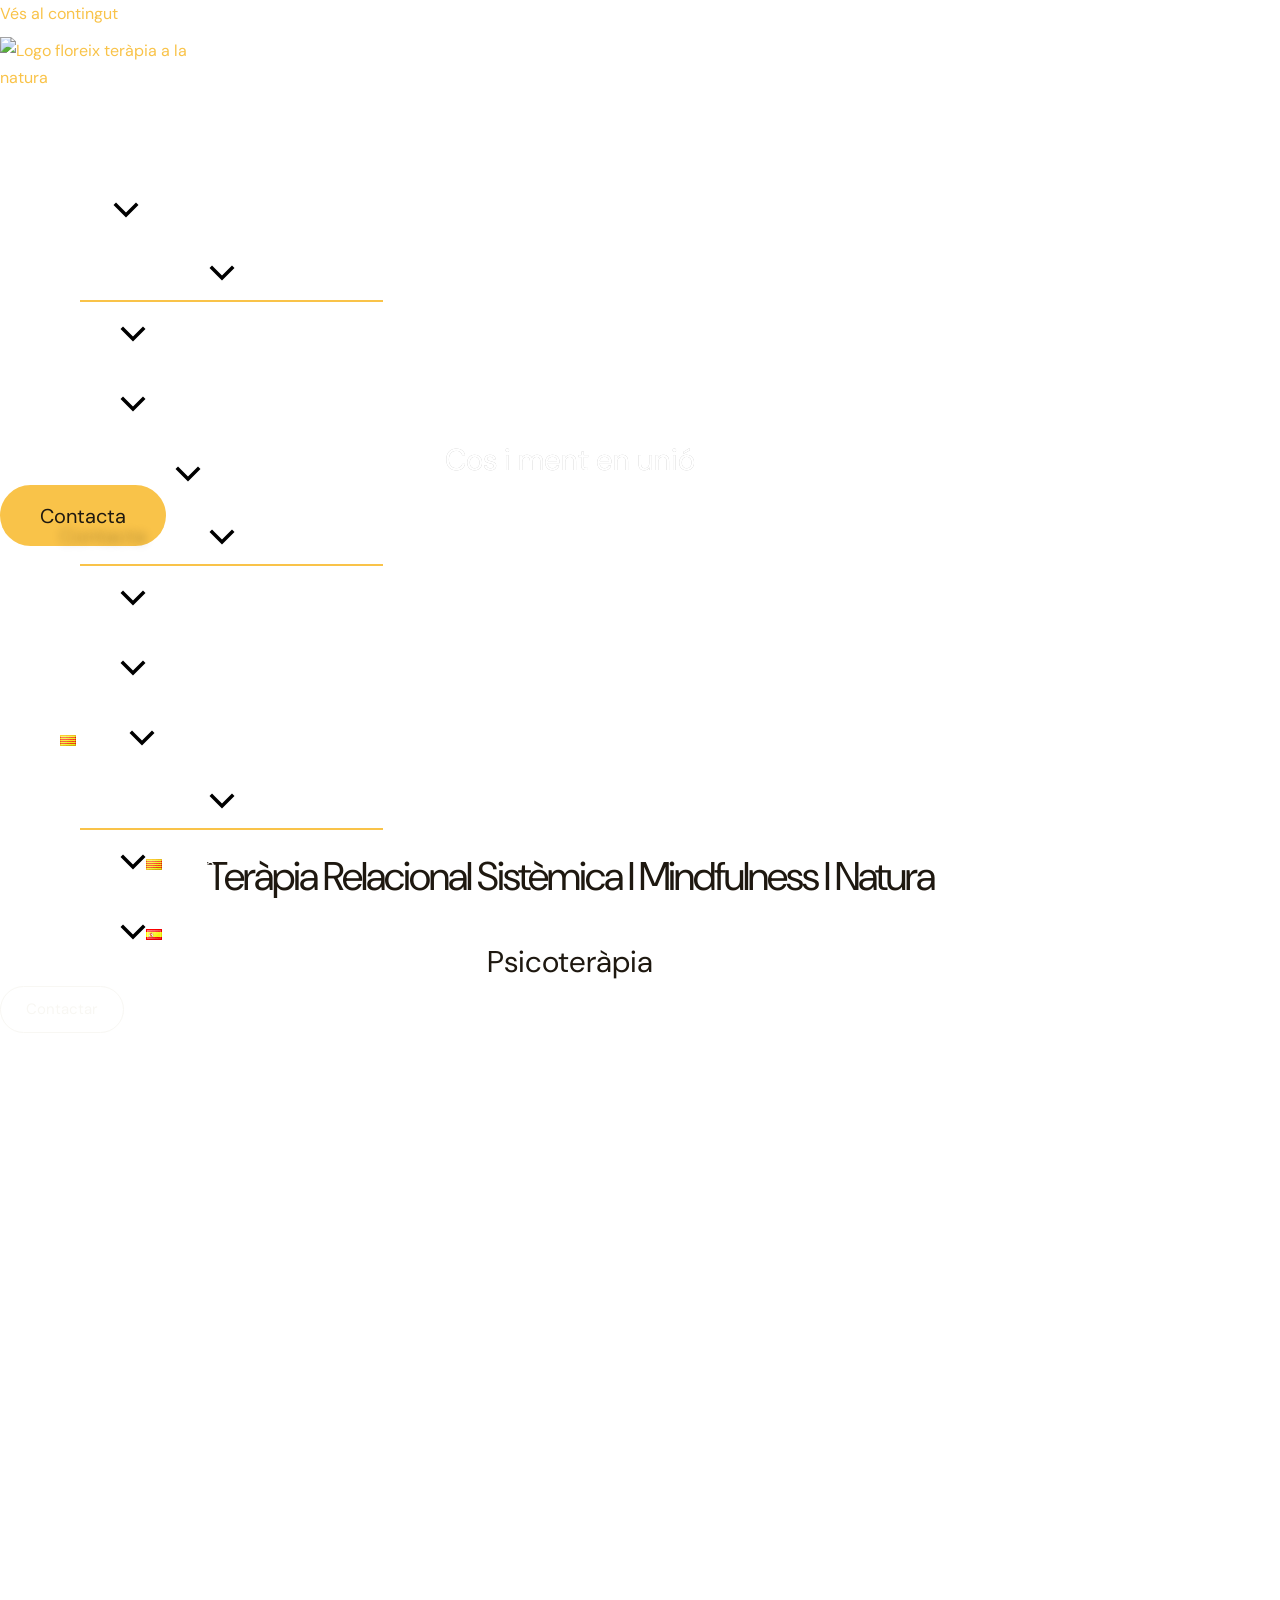
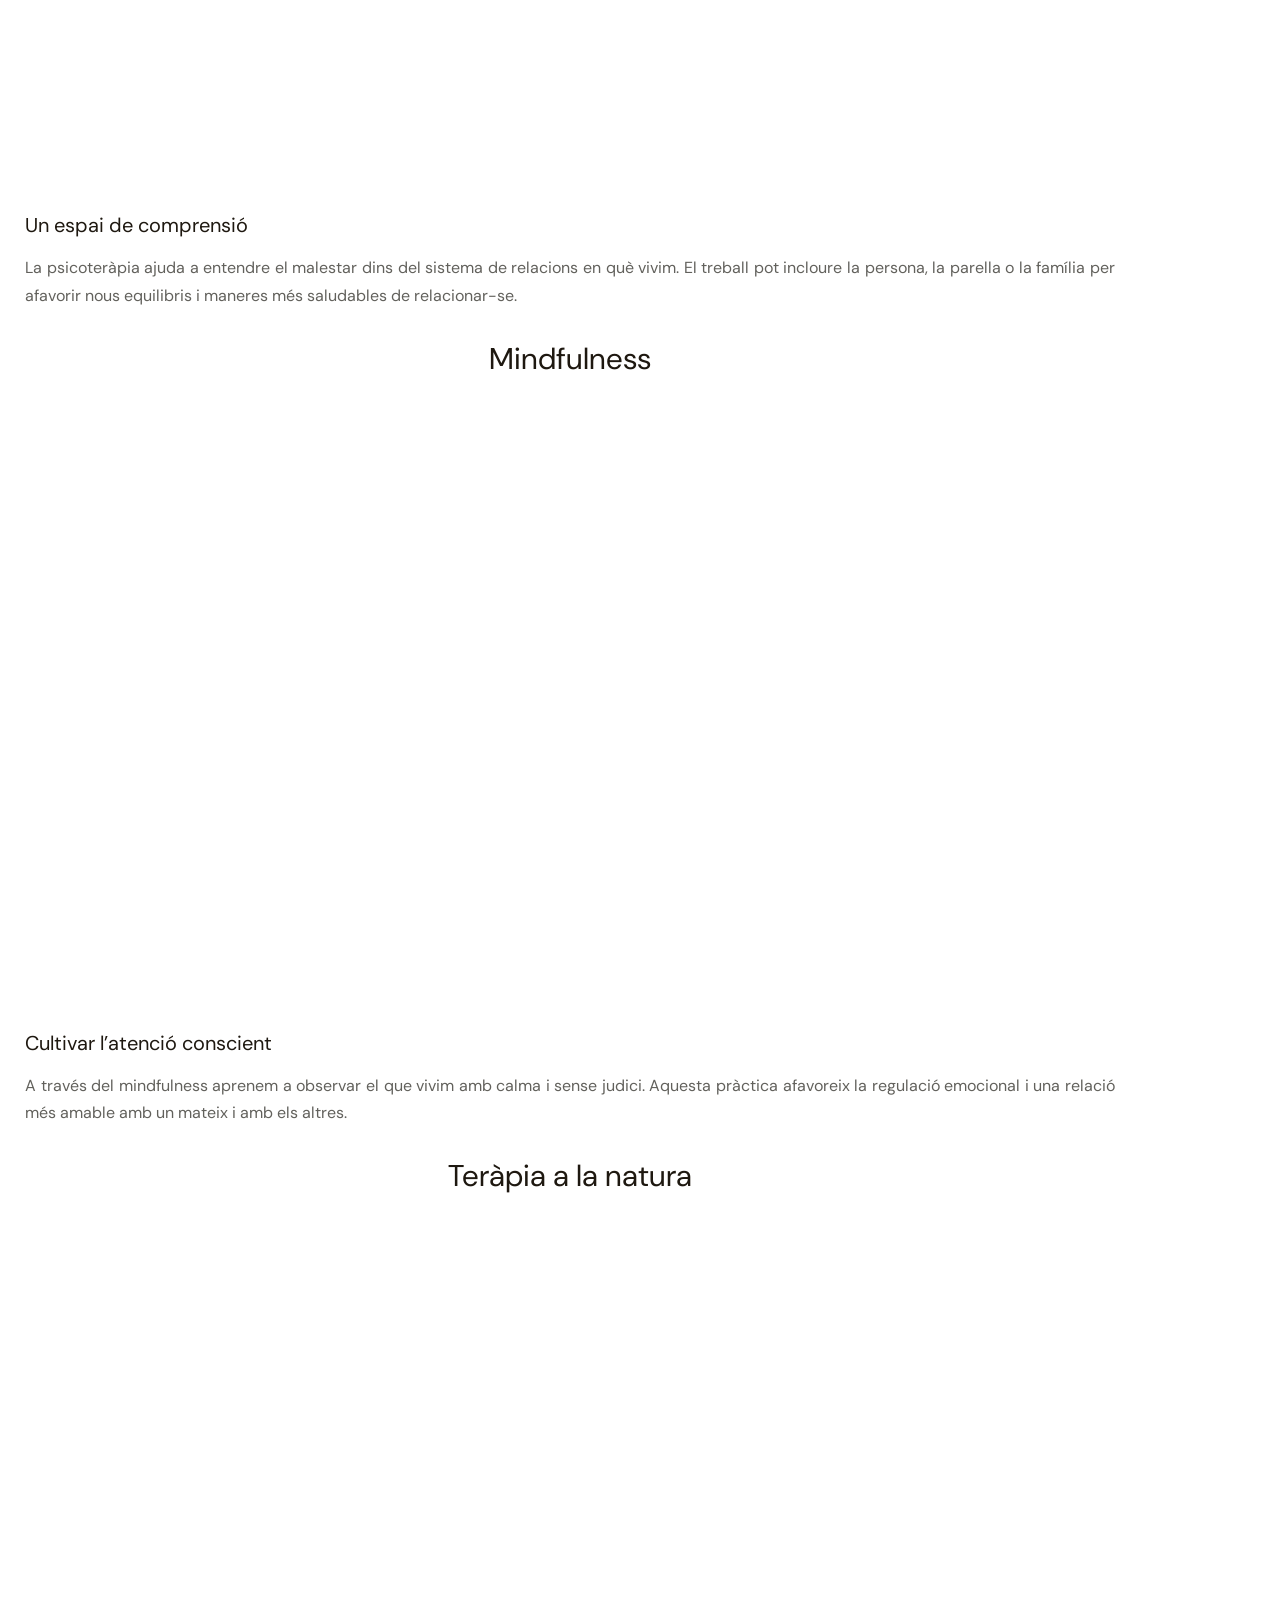
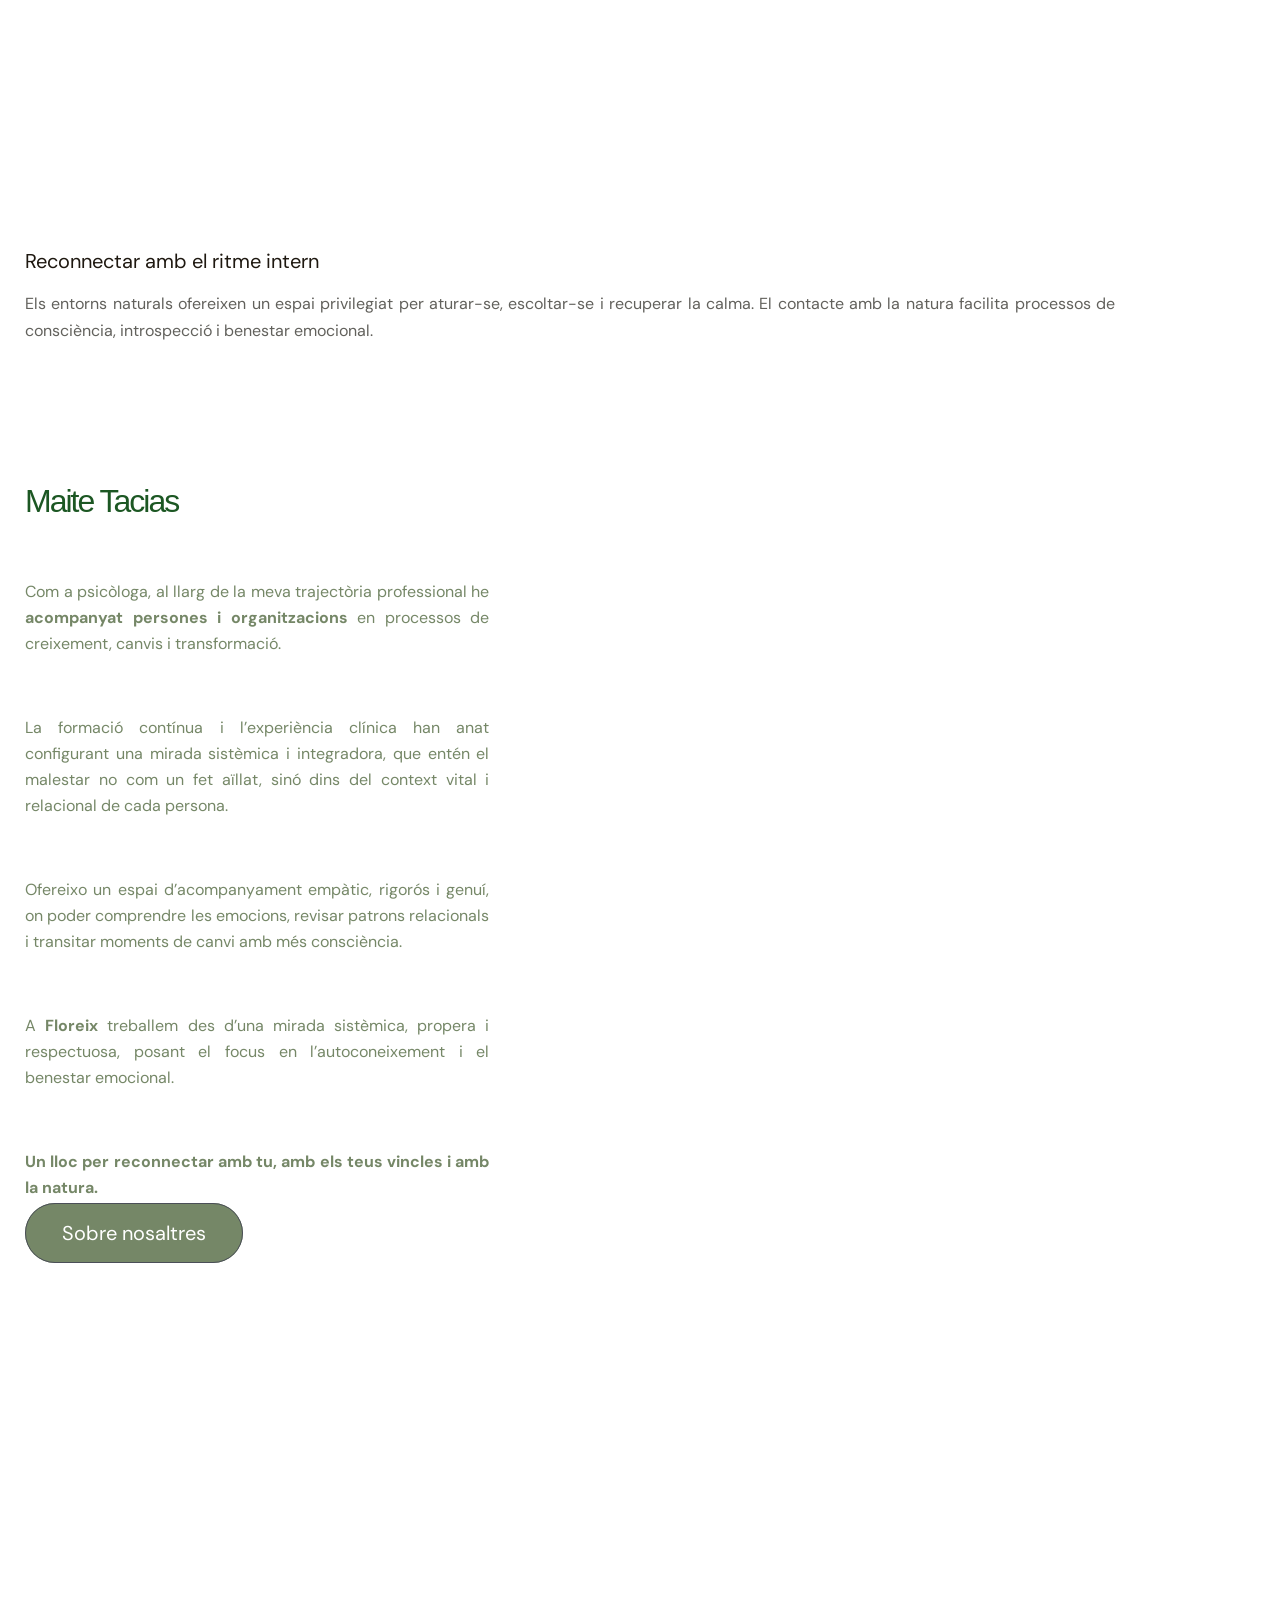
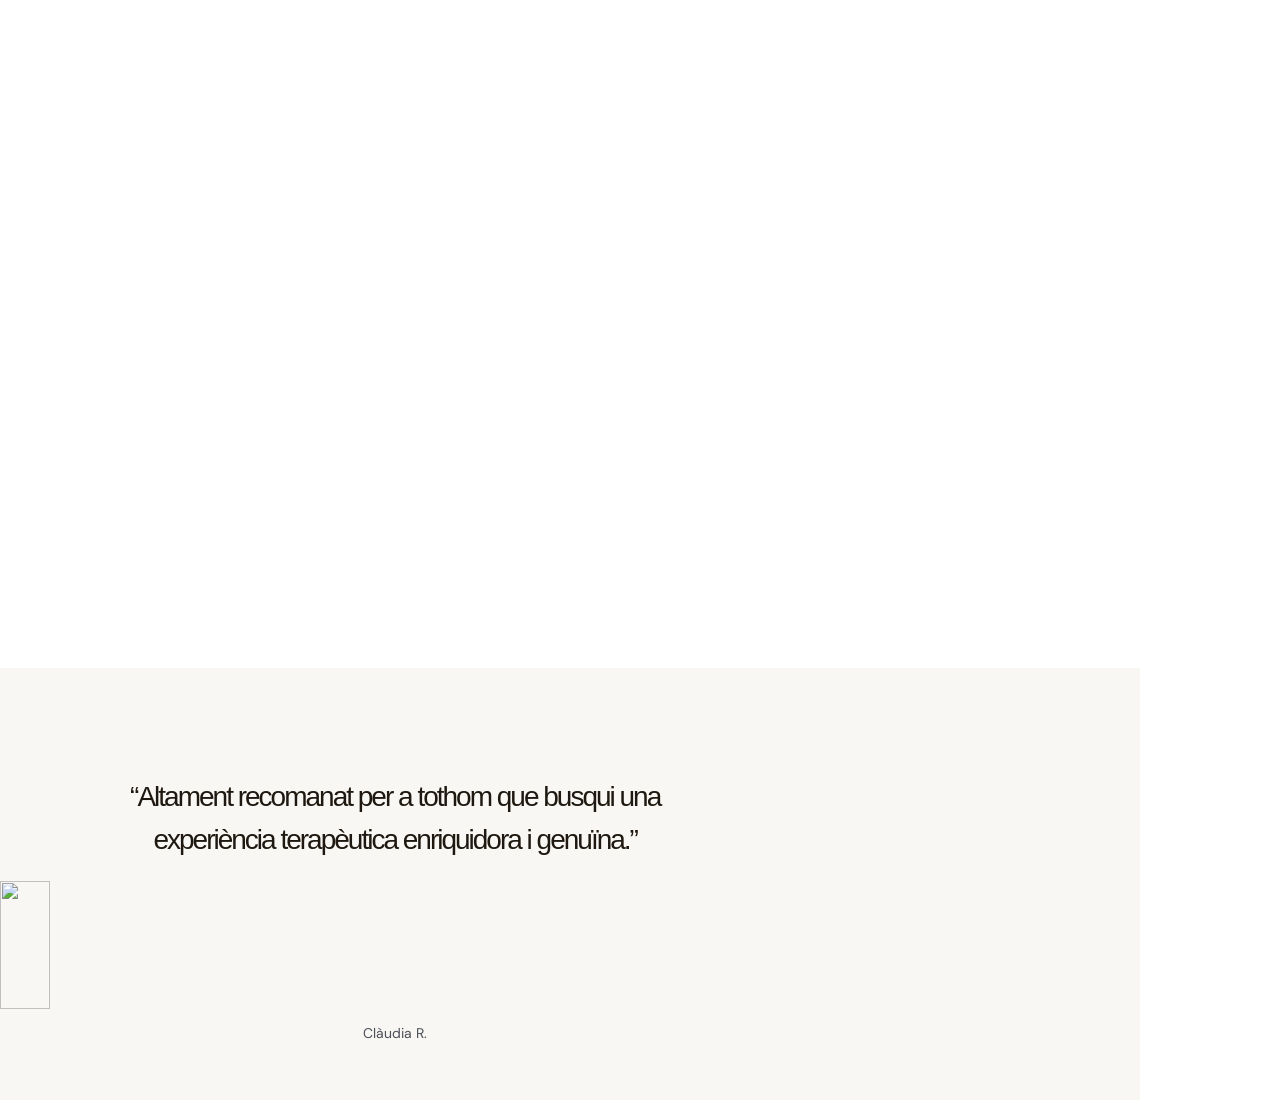
==== commit 46b56917: "Mirror live Floreix design exactly" ====
--- a/index.html
+++ b/index.html
@@ -1,112 +1,632 @@
-<!doctype html>
-<html lang="ca">
-<head>
-  <meta charset="utf-8">
-  <meta name="viewport" content="width=device-width,initial-scale=1">
-  <title>Floreix | Psicòloga | Teràpia familiar | Mindfulness</title>
-  <meta name="description" content="Psicoteràpia, mindfulness i teràpia a la natura amb mirada sistèmica i arrelament natural.">
-  <link rel="canonical" href="https://floreix.com/">
-  <link rel="alternate" hreflang="ca" href="/">
-  <link rel="alternate" hreflang="es" href="/es/">
-  <link rel="stylesheet" href="/assets/styles.css">
-</head>
-<body>
-<header class="site-header">
-  <div class="container header-row">
-    <a class="brand" href="/" aria-label="Floreix, inici"><span class="brand-mark">✿</span><span>floreix</span></a>
-    <button class="menu-toggle" data-menu-toggle aria-label="Obrir menú" aria-expanded="false">☰</button>
-    <nav class="main-nav" data-main-nav aria-label="Navegació principal">
-      <a class="nav-link" href="/">Inici</a>
-      <div class="nav-item"><button class="nav-button" data-dropdown-toggle>Serveis</button><div class="dropdown"><a href="/psicoterapia/">Psicoteràpia</a><a href="/terapia-a-la-natura/">Teràpia a la natura i Mindfulness</a></div></div>
-      <div class="nav-item"><button class="nav-button" data-dropdown-toggle>Sobre nosaltres</button><div class="dropdown"><a href="/about/">Sobre nosaltres</a><a href="/metodologia/">Metodologia</a></div></div>
-      <div class="nav-item lang-item"><button class="nav-button" data-dropdown-toggle>Català</button><div class="dropdown"><a data-lang-target data-lang="ca" href="/">Català</a><a data-lang-target data-lang="es" href="/es/">Español</a></div></div>
-      <a class="header-cta" href="/contact/">Contactar</a>
-    </nav>
-  </div>
-</header>
-
-<main>
-  <section class="hero" style="background-image:url('https://tyler.com/wp-content/uploads/2023/11/LoveNature-Home-Hero-sec-Image1.jpeg')">
-    <div class="hero-content">
-      <h1>Teràpia amb mirada sistèmica i arrelament natural</h1>
-      <h2>Cos i ment en unió</h2>
-      <a class="btn" href="/contact/">Contacta</a>
-    </div>
-  </section>
-
-  <section class="section light">
-    <div class="container">
-      <h2 class="section-title">Teràpia Relacional Sistèmica l Mindfulness l Natura</h2>
-      <div class="section-rule"></div>
-      <div class="service-grid">
-        <article class="service-card">
-          <a href="/psicoterapia/"><img src="https://floreix.com/wp-content/uploads/2026/03/Psicoterapia-inici.webp" alt="Psicoteràpia"></a>
-          <h3>Psicoteràpia</h3>
-          <h4>Un espai de comprensió</h4>
-          <p>La psicoteràpia ajuda a entendre el malestar dins del sistema de relacions en què vivim. El treball pot incloure la persona, la parella o la família per afavorir nous equilibris i maneres més saludables de relacionar-se.</p>
-        </article>
-        <article class="service-card">
-          <a href="/terapia-a-la-natura/"><img src="https://floreix.com/wp-content/uploads/2026/03/Mindfulness-inici.webp" alt="Mindfulness"></a>
-          <h3>Mindfulness</h3>
-          <h4>Cultivar l’atenció conscient</h4>
-          <p>A través del mindfulness aprenem a observar el que vivim amb calma i sense judici. Aquesta pràctica afavoreix la regulació emocional i una relació més amable amb un mateix i amb els altres.</p>
-        </article>
-        <article class="service-card">
-          <a href="/terapia-a-la-natura/"><img src="https://floreix.com/wp-content/uploads/2026/03/terapia-natura-inici.png" alt="Teràpia a la natura"></a>
-          <h3>Teràpia a la natura</h3>
-          <h4>Reconnectar amb el ritme intern</h4>
-          <p>Els entorns naturals ofereixen un espai privilegiat per aturar-se, escoltar-se i recuperar la calma. El contacte amb la natura facilita processos de consciència, introspecció i benestar emocional.</p>
-        </article>
-      </div>
-    </div>
-  </section>
-
-  <section class="section">
-    <div class="container home-about">
-      <div class="home-about-copy">
-        <p class="section-kicker">Sobre nosaltres</p>
-        <h2>Maite Tacias</h2>
-        <p>Com a psicòloga, al llarg de la meva trajectòria professional he acompanyat persones i organitzacions en processos de creixement, canvis i transformació.</p>
-        <p>La formació contínua i l’experiència clínica han anat configurant una mirada sistèmica i integradora, que entén el malestar no com un fet aïllat, sinó dins del context vital i relacional de cada persona.</p>
-        <p>Ofereixo un espai d’acompanyament empàtic, rigorós i genuí, on poder comprendre les emocions, revisar patrons relacionals i transitar moments de canvi amb més consciència.</p>
-        <p>A Floreix treballem des d’una mirada sistèmica, propera i respectuosa, posant el focus en l’autoconeixement i el benestar emocional.</p>
-        <p>Un lloc per reconnectar amb tu, amb els teus vincles i amb la natura.</p>
-        <a class="btn outline" href="/about/">Sobre nosaltres</a>
-      </div>
-      <figure><img src="https://floreix.com/wp-content/uploads/2023/11/Terapia-a-la-natura-pagina-principal.webp" alt="Maria Teresa Tacias Bueno, psicòloga a Sant Cugat fent senderisme en un bosc amb dos pals"></figure>
-    </div>
-  </section>
-
-  <section class="testimonial">
-    <img class="quote-mark" src="https://floreix.com/wp-content/uploads/2021/11/quotes.svg" alt="" aria-hidden="true">
-    <blockquote>“Altament recomanat per a tothom que busqui una experiència terapèutica enriquidora i genuïna.”</blockquote>
-    <img class="avatar" src="https://floreix.com/wp-content/uploads/2021/11/avatar_on_home.png" alt="">
-    <cite>Clàudia R.</cite>
-  </section>
-
-  <section class="question-banner" style="background-image:url('https://tyler.com/wp-content/uploads/2023/11/LoveNature-Home-4th-sec-Image.jpeg')">
-    <div class="question-inner">
-      <h2>Vols més informació o reservar una primera sessió?</h2>
-      <a class="btn" href="/contact/">Contacta</a>
-    </div>
-  </section>
-
-  <section class="section">
-    <div class="container logos">
-      <img src="https://floreix.com/wp-content/uploads/2024/02/Captura-de-pantalla-2024-02-17-a-las-17.43.10-1024x301.png" alt="Col·legi Oficial de Psicologia de Catalunya">
-      <img src="https://floreix.com/wp-content/uploads/2024/02/UB-LOGO.png" alt="Universitat de Barcelona">
-      <img src="https://floreix.com/wp-content/uploads/2024/02/uoc_masterbrand_2linies_posititiu.jpg" alt="Universitat Oberta de Catalunya">
-    </div>
-  </section>
-</main>
-
-<footer class="site-footer">
-  <div class="footer-row">
-    <div class="footer-links"><a href="/contact/">Contacte</a><a href="/privacy-policy/">Termes i Condicions</a><a href="/about/">Sobre nosaltres</a></div>
-    <div class="footer-brand">floreix</div>
-    <div class="footer-credit">Love Nature by Tyler Moore</div>
-  </div>
-</footer>
-<script src="/assets/site.js"></script>
-</body>
-</html>
+<!DOCTYPE html><html lang="ca"><head>
+<meta charset="UTF-8">
+<meta name="viewport" content="width=device-width, initial-scale=1">
+	<link rel="profile" href="https://gmpg.org/xfn/11"> 
+	<meta name="robots" content="index, follow, max-image-preview:large, max-snippet:-1, max-video-preview:-1">
+<link rel="alternate" href="https://maite-terapia.github.io/floreix/" hreflang="ca">
+<link rel="alternate" href="https://maite-terapia.github.io/floreix/es/" hreflang="es">
+
+	<!-- This site is optimized with the Yoast SEO plugin v28.4 - https://yoast.com/product/yoast-seo-wordpress/ -->
+	<title>Floreix | Psicòloga | Teràpia familiar | Mindfulness</title>
+<link crossorigin="" data-rocket-preconnect="" href="https://fonts.googleapis.com" rel="preconnect">
+<link crossorigin="" data-rocket-preconnect="" href="https://www.googletagmanager.com" rel="preconnect">
+<link data-rocket-preload="" as="style" href="https://fonts.googleapis.com/css?family=DM%20Sans%3A400%2C%2C700%7CForum%3A400&amp;display=swap" rel="preload">
+<link href="https://fonts.googleapis.com/css?family=DM%20Sans%3A400%2C%2C700%7CForum%3A400&amp;display=swap" media="all" onload="this.media='all'" rel="stylesheet">
+<noscript><link rel="stylesheet" href="https://fonts.googleapis.com/css?family=DM%20Sans%3A400%2C%2C700%7CForum%3A400&#038;display=swap"></noscript><link rel="preload" data-rocket-preload="" as="image" href="https://floreix.com/wp-content/uploads/2023/10/IMG_5277-2-1-scaled.jpg" fetchpriority="high">
+	<meta name="description" content="Descobreix la teràpia holística en plena natura. Mindfulness, relaxació guiada i autoconeixement amb sessions terapèutiques personalitzades a Sant Cugat">
+	<link rel="canonical" href="https://maite-terapia.github.io/floreix/">
+	<meta property="og:locale" content="ca_ES">
+	<meta property="og:locale:alternate" content="es_ES">
+	<meta property="og:type" content="website">
+	<meta property="og:title" content="Floreix | Psicòloga | Teràpia familiar | Mindfulness">
+	<meta property="og:description" content="Descobreix la teràpia holística en plena natura. Mindfulness, relaxació guiada i autoconeixement amb sessions terapèutiques personalitzades a Sant Cugat">
+	<meta property="og:url" content="https://maite-terapia.github.io/floreix/">
+	<meta property="og:site_name" content="Floreix">
+	<meta property="article:modified_time" content="2026-03-11T14:21:15+00:00">
+	<meta property="og:image" content="https://floreix.com/wp-content/uploads/2026/03/Psicoterapia-inici.webp">
+	<meta property="og:image:width" content="442">
+	<meta property="og:image:height" content="797">
+	<meta property="og:image:type" content="image/webp">
+	<meta name="twitter:card" content="summary_large_image">
+	<script type="application/ld+json" class="yoast-schema-graph">{"@context":"https:\/\/schema.org","@graph":[{"@type":"WebPage","@id":"https:\/\/floreix.com\/","url":"https:\/\/floreix.com\/","name":"Floreix | Psicòloga | Teràpia familiar | Mindfulness","isPartOf":{"@id":"https:\/\/floreix.com\/#website"},"about":{"@id":"https:\/\/floreix.com\/#organization"},"primaryImageOfPage":{"@id":"https:\/\/floreix.com\/#primaryimage"},"image":{"@id":"https:\/\/floreix.com\/#primaryimage"},"thumbnailUrl":"https:\/\/floreix.com\/wp-content\/uploads\/2026\/03\/Psicoterapia-inici.webp","datePublished":"2021-11-21T15:12:46+00:00","dateModified":"2026-03-11T14:21:15+00:00","description":"Descobreix la teràpia holística en plena natura. Mindfulness, relaxació guiada i autoconeixement amb sessions terapèutiques personalitzades a Sant Cugat","breadcrumb":{"@id":"https:\/\/floreix.com\/#breadcrumb"},"inLanguage":"ca","potentialAction":[{"@type":"ReadAction","target":["https:\/\/floreix.com\/"]}]},{"@type":"ImageObject","inLanguage":"ca","@id":"https:\/\/floreix.com\/#primaryimage","url":"https:\/\/floreix.com\/wp-content\/uploads\/2026\/03\/Psicoterapia-inici.webp","contentUrl":"https:\/\/floreix.com\/wp-content\/uploads\/2026\/03\/Psicoterapia-inici.webp","width":442,"height":797},{"@type":"BreadcrumbList","@id":"https:\/\/floreix.com\/#breadcrumb","itemListElement":[{"@type":"ListItem","position":1,"name":"Inici"}]},{"@type":"WebSite","@id":"https:\/\/floreix.com\/#website","url":"https:\/\/floreix.com\/","name":"Floreix","description":"Teràpia a la natura: Cos i ment en unió","publisher":{"@id":"https:\/\/floreix.com\/#organization"},"potentialAction":[{"@type":"SearchAction","target":{"@type":"EntryPoint","urlTemplate":"https:\/\/floreix.com\/?s={search_term_string}"},"query-input":{"@type":"PropertyValueSpecification","valueRequired":true,"valueName":"search_term_string"}}],"inLanguage":"ca"},{"@type":"Organization","@id":"https:\/\/floreix.com\/#organization","name":"Floreix","url":"https:\/\/floreix.com\/","logo":{"@type":"ImageObject","inLanguage":"ca","@id":"https:\/\/floreix.com\/#\/schema\/logo\/image\/","url":"https:\/\/floreix.com\/wp-content\/uploads\/2023\/11\/cropped-cropped-Logo_retallat-transformed-PhotoRoom.png-PhotoRoom.png","contentUrl":"https:\/\/floreix.com\/wp-content\/uploads\/2023\/11\/cropped-cropped-Logo_retallat-transformed-PhotoRoom.png-PhotoRoom.png","width":1280,"height":526,"caption":"Floreix"},"image":{"@id":"https:\/\/floreix.com\/#\/schema\/logo\/image\/"},"sameAs":["https:\/\/www.instagram.com\/maitetacias_floreix\/"]}]}</script>
+	<!-- / Yoast SEO plugin. -->
+
+
+<link rel="dns-prefetch" href="//www.googletagmanager.com">
+<link rel="dns-prefetch" href="//fonts.googleapis.com">
+<link href="https://fonts.gstatic.com" crossorigin="" rel="preconnect">
+<link rel="alternate" type="application/rss+xml" title="Floreix » Canal d'informació" href="https://floreix.com/feed/">
+<link rel="alternate" type="application/rss+xml" title="Floreix » Canal dels comentaris" href="https://floreix.com/comments/feed/">
+<link rel="alternate" title="oEmbed (JSON)" type="application/json+oembed" href="https://floreix.com/wp-json/oembed/1.0/embed?url=https%3A%2F%2Ffloreix.com%2F&amp;lang=ca">
+<link rel="alternate" title="oEmbed (XML)" type="text/xml+oembed" href="https://floreix.com/wp-json/oembed/1.0/embed?url=https%3A%2F%2Ffloreix.com%2F&amp;format=xml&amp;lang=ca">
+<style id="wp-img-auto-sizes-contain-inline-css">
+img:is([sizes=auto i],[sizes^="auto," i]){contain-intrinsic-size:3000px 1500px}
+/*# sourceURL=wp-img-auto-sizes-contain-inline-css */
+</style>
+<link rel="stylesheet" id="astra-theme-css-css" href="https://floreix.com/wp-content/themes/astra/assets/css/minified/main.min.css?ver=4.12.3" media="all">
+<style id="astra-theme-css-inline-css">
+.ast-no-sidebar .entry-content .alignfull {margin-left: calc( -50vw + 50%);margin-right: calc( -50vw + 50%);max-width: 100vw;width: 100vw;}.ast-no-sidebar .entry-content .alignwide {margin-left: calc(-41vw + 50%);margin-right: calc(-41vw + 50%);max-width: unset;width: unset;}.ast-no-sidebar .entry-content .alignfull .alignfull,.ast-no-sidebar .entry-content .alignfull .alignwide,.ast-no-sidebar .entry-content .alignwide .alignfull,.ast-no-sidebar .entry-content .alignwide .alignwide,.ast-no-sidebar .entry-content .wp-block-column .alignfull,.ast-no-sidebar .entry-content .wp-block-column .alignwide{width: 100%;margin-left: auto;margin-right: auto;}.wp-block-gallery,.blocks-gallery-grid {margin: 0;}.wp-block-separator {max-width: 100px;}.wp-block-separator.is-style-wide,.wp-block-separator.is-style-dots {max-width: none;}.entry-content .has-2-columns .wp-block-column:first-child {padding-right: 10px;}.entry-content .has-2-columns .wp-block-column:last-child {padding-left: 10px;}@media (max-width: 782px) {.entry-content .wp-block-columns .wp-block-column {flex-basis: 100%;}.entry-content .has-2-columns .wp-block-column:first-child {padding-right: 0;}.entry-content .has-2-columns .wp-block-column:last-child {padding-left: 0;}}body .entry-content .wp-block-latest-posts {margin-left: 0;}body .entry-content .wp-block-latest-posts li {list-style: none;}.ast-no-sidebar .ast-container .entry-content .wp-block-latest-posts {margin-left: 0;}.ast-header-break-point .entry-content .alignwide {margin-left: auto;margin-right: auto;}.entry-content .blocks-gallery-item img {margin-bottom: auto;}.wp-block-pullquote {border-top: 4px solid #555d66;border-bottom: 4px solid #555d66;color: #40464d;}:root{--ast-post-nav-space:0;--ast-container-default-xlg-padding:6.67em;--ast-container-default-lg-padding:5.67em;--ast-container-default-slg-padding:4.34em;--ast-container-default-md-padding:3.34em;--ast-container-default-sm-padding:6.67em;--ast-container-default-xs-padding:2.4em;--ast-container-default-xxs-padding:1.4em;--ast-code-block-background:#EEEEEE;--ast-comment-inputs-background:#FAFAFA;--ast-normal-container-width:1200px;--ast-narrow-container-width:750px;--ast-blog-title-font-weight:normal;--ast-blog-meta-weight:inherit;--ast-global-color-primary:var(--ast-global-color-5);--ast-global-color-secondary:var(--ast-global-color-4);--ast-global-color-alternate-background:var(--ast-global-color-7);--ast-global-color-subtle-background:var(--ast-global-color-6);--ast-bg-style-guide:var( --ast-global-color-secondary,--ast-global-color-5 );--ast-shadow-style-guide:0px 0px 4px 0 #00000057;--ast-global-dark-bg-style:#fff;--ast-global-dark-lfs:#fbfbfb;--ast-widget-bg-color:#fafafa;--ast-wc-container-head-bg-color:#fbfbfb;--ast-title-layout-bg:#eeeeee;--ast-search-border-color:#e7e7e7;--ast-lifter-hover-bg:#e6e6e6;--ast-gallery-block-color:#000;--srfm-color-input-label:var(--ast-global-color-2);}html{font-size:100%;}a,.page-title{color:var(--ast-global-color-0);}a:hover,a:focus{color:var(--ast-global-color-1);}body,button,input,select,textarea,.ast-button,.ast-custom-button{font-family:'DM Sans',sans-serif;font-weight:400;font-size:16px;font-size:1rem;line-height:var(--ast-body-line-height,1.7em);}blockquote{color:var(--ast-global-color-3);}p,.entry-content p{margin-bottom:0em;}h1,h2,h3,h4,h5,h6,.entry-content :where(h1,h2,h3,h4,h5,h6),.site-title,.site-title a{font-family:'DM Sans',sans-serif;font-weight:400;text-transform:none;}.site-title{font-size:35px;font-size:2.1875rem;display:none;}header .custom-logo-link img{max-width:193px;width:193px;}.astra-logo-svg{width:193px;}.site-header .site-description{font-size:15px;font-size:0.9375rem;display:none;}.entry-title{font-size:30px;font-size:1.875rem;}.archive .ast-article-post .ast-article-inner,.blog .ast-article-post .ast-article-inner,.archive .ast-article-post .ast-article-inner:hover,.blog .ast-article-post .ast-article-inner:hover{overflow:hidden;}h1,.entry-content :where(h1){font-size:64px;font-size:4rem;font-weight:400;font-family:'DM Sans',sans-serif;line-height:1.4em;text-transform:none;}h2,.entry-content :where(h2){font-size:30px;font-size:1.875rem;font-weight:400;font-family:'DM Sans',sans-serif;line-height:1.3em;text-transform:none;}h3,.entry-content :where(h3){font-size:20px;font-size:1.25rem;font-weight:400;font-family:'DM Sans',sans-serif;line-height:1.3em;text-transform:none;}h4,.entry-content :where(h4){font-size:35px;font-size:2.1875rem;line-height:1.2em;font-weight:400;font-family:'Forum',display;text-transform:none;}h5,.entry-content :where(h5){font-size:18px;font-size:1.125rem;line-height:1.2em;font-weight:400;font-family:'DM Sans',sans-serif;text-transform:none;}h6,.entry-content :where(h6){font-size:15px;font-size:0.9375rem;line-height:1.25em;font-weight:400;font-family:'DM Sans',sans-serif;text-transform:none;}::selection{background-color:var(--ast-global-color-0);color:#000000;}body,h1,h2,h3,h4,h5,h6,.entry-title a,.entry-content :where(h1,h2,h3,h4,h5,h6){color:var(--ast-global-color-3);}.tagcloud a:hover,.tagcloud a:focus,.tagcloud a.current-item{color:#000000;border-color:var(--ast-global-color-0);background-color:var(--ast-global-color-0);}input:focus,input[type="text"]:focus,input[type="email"]:focus,input[type="url"]:focus,input[type="password"]:focus,input[type="reset"]:focus,input[type="search"]:focus,textarea:focus{border-color:var(--ast-global-color-0);}input[type="radio"]:checked,input[type=reset],input[type="checkbox"]:checked,input[type="checkbox"]:hover:checked,input[type="checkbox"]:focus:checked,input[type=range]::-webkit-slider-thumb{border-color:var(--ast-global-color-0);background-color:var(--ast-global-color-0);box-shadow:none;}.site-footer a:hover + .post-count,.site-footer a:focus + .post-count{background:var(--ast-global-color-0);border-color:var(--ast-global-color-0);}.single .nav-links .nav-previous,.single .nav-links .nav-next{color:var(--ast-global-color-0);}.entry-meta,.entry-meta *{line-height:1.45;color:var(--ast-global-color-0);}.entry-meta a:not(.ast-button):hover,.entry-meta a:not(.ast-button):hover *,.entry-meta a:not(.ast-button):focus,.entry-meta a:not(.ast-button):focus *,.page-links > .page-link,.page-links .page-link:hover,.post-navigation a:hover{color:var(--ast-global-color-1);}#cat option,.secondary .calendar_wrap thead a,.secondary .calendar_wrap thead a:visited{color:var(--ast-global-color-0);}.secondary .calendar_wrap #today,.ast-progress-val span{background:var(--ast-global-color-0);}.secondary a:hover + .post-count,.secondary a:focus + .post-count{background:var(--ast-global-color-0);border-color:var(--ast-global-color-0);}.calendar_wrap #today > a{color:#000000;}.page-links .page-link,.single .post-navigation a{color:var(--ast-global-color-0);}.ast-search-menu-icon .search-form button.search-submit{padding:0 4px;}.ast-search-menu-icon form.search-form{padding-right:0;}.ast-header-search .ast-search-menu-icon.ast-dropdown-active .search-form,.ast-header-search .ast-search-menu-icon.ast-dropdown-active .search-field:focus{transition:all 0.2s;}.search-form input.search-field:focus{outline:none;}.ast-mobile-header-content .ast-builder-layout-element:not(.ast-builder-menu):not(.ast-header-divider-element),.ast-mobile-popup-content .ast-builder-layout-element:not(.ast-builder-menu):not(.ast-header-divider-element){padding:15px 20px;}.ast-archive-title{color:var(--ast-global-color-2);}.widget-title,.widget .wp-block-heading{font-size:22px;font-size:1.375rem;color:var(--ast-global-color-2);}.ast-search-menu-icon.slide-search a:focus-visible:focus-visible,.astra-search-icon:focus-visible,#close:focus-visible,a:focus-visible,.ast-menu-toggle:focus-visible,.site .skip-link:focus-visible,.wp-block-loginout input:focus-visible,.wp-block-search.wp-block-search__button-inside .wp-block-search__inside-wrapper,.ast-header-navigation-arrow:focus-visible,.ast-orders-table__row .ast-orders-table__cell:focus-visible,a#ast-apply-coupon:focus-visible,#ast-apply-coupon:focus-visible,#close:focus-visible,.button.search-submit:focus-visible,#search_submit:focus,.normal-search:focus-visible,.ast-header-account-wrap:focus-visible,.astra-cart-drawer-close:focus,.ast-single-variation:focus,.ast-button:focus,.ast-builder-button-wrap:has(.ast-custom-button-link:focus),.ast-builder-button-wrap .ast-custom-button-link:focus{outline-style:dotted;outline-color:inherit;outline-width:thin;}input:focus,input[type="text"]:focus,input[type="email"]:focus,input[type="url"]:focus,input[type="password"]:focus,input[type="reset"]:focus,input[type="search"]:focus,input[type="number"]:focus,textarea:focus,.wp-block-search__input:focus,[data-section="section-header-mobile-trigger"] .ast-button-wrap .ast-mobile-menu-trigger-minimal:focus,.ast-mobile-popup-drawer.active .menu-toggle-close:focus,#ast-scroll-top:focus,#coupon_code:focus,#ast-coupon-code:focus{border-style:dotted;border-color:inherit;border-width:thin;}input{outline:none;}.ast-logo-title-inline .site-logo-img{padding-right:1em;}.site-logo-img img{ transition:all 0.2s linear;}body .ast-oembed-container *{position:absolute;top:0;width:100%;height:100%;left:0;}body .wp-block-embed-pocket-casts .ast-oembed-container *{position:unset;}.ast-single-post-featured-section + article {margin-top: 2em;}.site-content .ast-single-post-featured-section img {width: 100%;overflow: hidden;object-fit: cover;}.site > .ast-single-related-posts-container {margin-top: 0;}@media (min-width: 922px) {.ast-desktop .ast-container--narrow {max-width: var(--ast-narrow-container-width);margin: 0 auto;}}.ast-page-builder-template .hentry {margin: 0;}.ast-page-builder-template .site-content > .ast-container {max-width: 100%;padding: 0;}.ast-page-builder-template .site .site-content #primary {padding: 0;margin: 0;}.ast-page-builder-template .no-results {text-align: center;margin: 4em auto;}.ast-page-builder-template .ast-pagination {padding: 2em;}.ast-page-builder-template .entry-header.ast-no-title.ast-no-thumbnail {margin-top: 0;}.ast-page-builder-template .entry-header.ast-header-without-markup {margin-top: 0;margin-bottom: 0;}.ast-page-builder-template .entry-header.ast-no-title.ast-no-meta {margin-bottom: 0;}.ast-page-builder-template.single .post-navigation {padding-bottom: 2em;}.ast-page-builder-template.single-post .site-content > .ast-container {max-width: 100%;}.ast-page-builder-template .entry-header {margin-top: 4em;margin-left: auto;margin-right: auto;padding-left: 20px;padding-right: 20px;}.single.ast-page-builder-template .entry-header {padding-left: 20px;padding-right: 20px;}.ast-page-builder-template .ast-archive-description {margin: 4em auto 0;padding-left: 20px;padding-right: 20px;}@media (max-width:921.9px){#ast-desktop-header{display:none;}}@media (min-width:922px){#ast-mobile-header{display:none;}}.wp-block-buttons.aligncenter{justify-content:center;}@media (max-width:921px){.ast-theme-transparent-header #primary,.ast-theme-transparent-header #secondary{padding:0;}}@media (max-width:921px){.ast-plain-container.ast-no-sidebar #primary{padding:0;}}.ast-plain-container.ast-no-sidebar #primary{margin-top:0;margin-bottom:0;}@media (min-width:1200px){.wp-block-group .has-background{padding:20px;}}@media (min-width:1200px){.wp-block-cover-image.alignwide .wp-block-cover__inner-container,.wp-block-cover.alignwide .wp-block-cover__inner-container,.wp-block-cover-image.alignfull .wp-block-cover__inner-container,.wp-block-cover.alignfull .wp-block-cover__inner-container{width:100%;}}.wp-block-columns{margin-bottom:unset;}.wp-block-image.size-full{margin:2rem 0;}.wp-block-separator.has-background{padding:0;}.wp-block-gallery{margin-bottom:1.6em;}.wp-block-group{padding-top:4em;padding-bottom:4em;}.wp-block-group__inner-container .wp-block-columns:last-child,.wp-block-group__inner-container :last-child,.wp-block-table table{margin-bottom:0;}.blocks-gallery-grid{width:100%;}.wp-block-navigation-link__content{padding:5px 0;}.wp-block-group .wp-block-group .has-text-align-center,.wp-block-group .wp-block-column .has-text-align-center{max-width:100%;}.has-text-align-center{margin:0 auto;}@media (max-width:1200px){.wp-block-group{padding:3em;}.wp-block-group .wp-block-group{padding:1.5em;}.wp-block-columns,.wp-block-column{margin:1rem 0;}}@media (min-width:921px){.wp-block-columns .wp-block-group{padding:2em;}}@media (max-width:544px){.wp-block-cover-image .wp-block-cover__inner-container,.wp-block-cover .wp-block-cover__inner-container{width:unset;}.wp-block-cover,.wp-block-cover-image{padding:2em 0;}.wp-block-group,.wp-block-cover{padding:2em;}.wp-block-media-text__media img,.wp-block-media-text__media video{width:unset;max-width:100%;}.wp-block-media-text.has-background .wp-block-media-text__content{padding:1em;}}.wp-block-image.aligncenter{margin-left:auto;margin-right:auto;}.wp-block-table.aligncenter{margin-left:auto;margin-right:auto;}@media (min-width:544px){.entry-content .wp-block-media-text.has-media-on-the-right .wp-block-media-text__content{padding:0 8% 0 0;}.entry-content .wp-block-media-text .wp-block-media-text__content{padding:0 0 0 8%;}.ast-plain-container .site-content .entry-content .has-custom-content-position.is-position-bottom-left > *,.ast-plain-container .site-content .entry-content .has-custom-content-position.is-position-bottom-right > *,.ast-plain-container .site-content .entry-content .has-custom-content-position.is-position-top-left > *,.ast-plain-container .site-content .entry-content .has-custom-content-position.is-position-top-right > *,.ast-plain-container .site-content .entry-content .has-custom-content-position.is-position-center-right > *,.ast-plain-container .site-content .entry-content .has-custom-content-position.is-position-center-left > *{margin:0;}}@media (max-width:544px){.entry-content .wp-block-media-text .wp-block-media-text__content{padding:8% 0;}.wp-block-media-text .wp-block-media-text__media img{width:auto;max-width:100%;}}.wp-block-button.is-style-outline .wp-block-button__link{border-color:var(--ast-global-color-0);}div.wp-block-button.is-style-outline > .wp-block-button__link:not(.has-text-color),div.wp-block-button.wp-block-button__link.is-style-outline:not(.has-text-color){color:var(--ast-global-color-0);}.wp-block-button.is-style-outline .wp-block-button__link:hover,.wp-block-buttons .wp-block-button.is-style-outline .wp-block-button__link:focus,.wp-block-buttons .wp-block-button.is-style-outline > .wp-block-button__link:not(.has-text-color):hover,.wp-block-buttons .wp-block-button.wp-block-button__link.is-style-outline:not(.has-text-color):hover{color:var(--ast-global-color-2);background-color:var(--ast-global-color-1);border-color:var(--ast-global-color-1);}.post-page-numbers.current .page-link,.ast-pagination .page-numbers.current{color:#000000;border-color:var(--ast-global-color-0);background-color:var(--ast-global-color-0);}@media (min-width:544px){.entry-content > .alignleft{margin-right:20px;}.entry-content > .alignright{margin-left:20px;}}.wp-block-button.is-style-outline .wp-block-button__link.wp-element-button,.ast-outline-button{border-color:var(--ast-global-color-0);font-family:inherit;font-weight:400;font-size:14px;font-size:0.875rem;line-height:1em;border-top-left-radius:100px;border-top-right-radius:100px;border-bottom-right-radius:100px;border-bottom-left-radius:100px;}.wp-block-buttons .wp-block-button.is-style-outline > .wp-block-button__link:not(.has-text-color),.wp-block-buttons .wp-block-button.wp-block-button__link.is-style-outline:not(.has-text-color),.ast-outline-button{color:var(--ast-global-color-0);}.wp-block-button.is-style-outline .wp-block-button__link:hover,.wp-block-buttons .wp-block-button.is-style-outline .wp-block-button__link:focus,.wp-block-buttons .wp-block-button.is-style-outline > .wp-block-button__link:not(.has-text-color):hover,.wp-block-buttons .wp-block-button.wp-block-button__link.is-style-outline:not(.has-text-color):hover,.ast-outline-button:hover,.ast-outline-button:focus,.wp-block-uagb-buttons-child .uagb-buttons-repeater.ast-outline-button:hover,.wp-block-uagb-buttons-child .uagb-buttons-repeater.ast-outline-button:focus{color:var(--ast-global-color-2);background-color:var(--ast-global-color-1);border-color:var(--ast-global-color-1);}.wp-block-button .wp-block-button__link.wp-element-button.is-style-outline:not(.has-background),.wp-block-button.is-style-outline>.wp-block-button__link.wp-element-button:not(.has-background),.ast-outline-button{background-color:var(--ast-global-color-0);}@media (max-width:921px){.wp-block-button.is-style-outline .wp-block-button__link.wp-element-button,.ast-outline-button{font-size:16px;font-size:1rem;}}@media (max-width:544px){.wp-block-button.is-style-outline .wp-block-button__link.wp-element-button,.ast-outline-button{font-size:14px;font-size:0.875rem;}}.entry-content[data-ast-blocks-layout] > figure{margin-bottom:1em;}h1.widget-title{font-weight:400;}h2.widget-title{font-weight:400;}h3.widget-title{font-weight:400;}@media (max-width:921px){.ast-left-sidebar #content > .ast-container{display:flex;flex-direction:column-reverse;width:100%;}.ast-separate-container .ast-article-post,.ast-separate-container .ast-article-single{padding:1.5em 2.14em;}.ast-author-box img.avatar{margin:20px 0 0 0;}}@media (min-width:922px){.ast-separate-container.ast-right-sidebar #primary,.ast-separate-container.ast-left-sidebar #primary{border:0;}.search-no-results.ast-separate-container #primary{margin-bottom:4em;}}.elementor-widget-button .elementor-button{border-style:solid;text-decoration:none;border-top-width:0;border-right-width:0;border-left-width:0;border-bottom-width:0;}body .elementor-button.elementor-size-sm,body .elementor-button.elementor-size-xs,body .elementor-button.elementor-size-md,body .elementor-button.elementor-size-lg,body .elementor-button.elementor-size-xl,body .elementor-button{border-top-left-radius:100px;border-top-right-radius:100px;border-bottom-right-radius:100px;border-bottom-left-radius:100px;padding-top:17px;padding-right:40px;padding-bottom:17px;padding-left:40px;}@media (max-width:921px){.elementor-widget-button .elementor-button.elementor-size-sm,.elementor-widget-button .elementor-button.elementor-size-xs,.elementor-widget-button .elementor-button.elementor-size-md,.elementor-widget-button .elementor-button.elementor-size-lg,.elementor-widget-button .elementor-button.elementor-size-xl,.elementor-widget-button .elementor-button{padding-top:16px;padding-right:32px;padding-bottom:16px;padding-left:32px;}}@media (max-width:544px){.elementor-widget-button .elementor-button.elementor-size-sm,.elementor-widget-button .elementor-button.elementor-size-xs,.elementor-widget-button .elementor-button.elementor-size-md,.elementor-widget-button .elementor-button.elementor-size-lg,.elementor-widget-button .elementor-button.elementor-size-xl,.elementor-widget-button .elementor-button{padding-top:15px;padding-right:28px;padding-bottom:15px;padding-left:28px;}}.elementor-widget-button .elementor-button{border-color:var(--ast-global-color-0);background-color:var(--ast-global-color-0);}.elementor-widget-button .elementor-button:hover,.elementor-widget-button .elementor-button:focus{color:var(--ast-global-color-2);background-color:var(--ast-global-color-1);border-color:var(--ast-global-color-1);}.wp-block-button .wp-block-button__link ,.elementor-widget-button .elementor-button,.elementor-widget-button .elementor-button:visited{color:var(--ast-global-color-2);}.elementor-widget-button .elementor-button{font-weight:400;font-size:14px;font-size:0.875rem;line-height:1em;text-transform:none;}body .elementor-button.elementor-size-sm,body .elementor-button.elementor-size-xs,body .elementor-button.elementor-size-md,body .elementor-button.elementor-size-lg,body .elementor-button.elementor-size-xl,body .elementor-button{font-size:14px;font-size:0.875rem;}.wp-block-button .wp-block-button__link:hover,.wp-block-button .wp-block-button__link:focus{color:var(--ast-global-color-2);background-color:var(--ast-global-color-1);border-color:var(--ast-global-color-1);}.elementor-widget-heading h1.elementor-heading-title{line-height:1.4em;}.elementor-widget-heading h2.elementor-heading-title{line-height:1.3em;}.elementor-widget-heading h3.elementor-heading-title{line-height:1.3em;}.elementor-widget-heading h4.elementor-heading-title{line-height:1.2em;}.elementor-widget-heading h5.elementor-heading-title{line-height:1.2em;}.elementor-widget-heading h6.elementor-heading-title{line-height:1.25em;}.wp-block-button .wp-block-button__link{border-color:var(--ast-global-color-0);background-color:var(--ast-global-color-0);color:var(--ast-global-color-2);font-family:inherit;font-weight:400;line-height:1em;text-transform:none;font-size:14px;font-size:0.875rem;border-top-left-radius:100px;border-top-right-radius:100px;border-bottom-right-radius:100px;border-bottom-left-radius:100px;padding-top:17px;padding-right:40px;padding-bottom:17px;padding-left:40px;}@media (max-width:921px){.wp-block-button .wp-block-button__link{font-size:16px;font-size:1rem;padding-top:16px;padding-right:32px;padding-bottom:16px;padding-left:32px;}}@media (max-width:544px){.wp-block-button .wp-block-button__link{font-size:14px;font-size:0.875rem;padding-top:15px;padding-right:28px;padding-bottom:15px;padding-left:28px;}}.menu-toggle,button,.ast-button,.ast-custom-button,.button,input#submit,input[type="button"],input[type="submit"],input[type="reset"],form[CLASS*="wp-block-search__"].wp-block-search .wp-block-search__inside-wrapper .wp-block-search__button,body .wp-block-file .wp-block-file__button{border-style:solid;border-top-width:0;border-right-width:0;border-left-width:0;border-bottom-width:0;color:var(--ast-global-color-2);border-color:var(--ast-global-color-0);background-color:var(--ast-global-color-0);padding-top:17px;padding-right:40px;padding-bottom:17px;padding-left:40px;font-family:inherit;font-weight:400;font-size:14px;font-size:0.875rem;line-height:1em;text-transform:none;border-top-left-radius:100px;border-top-right-radius:100px;border-bottom-right-radius:100px;border-bottom-left-radius:100px;}button:focus,.menu-toggle:hover,button:hover,.ast-button:hover,.ast-custom-button:hover .button:hover,.ast-custom-button:hover ,input[type=reset]:hover,input[type=reset]:focus,input#submit:hover,input#submit:focus,input[type="button"]:hover,input[type="button"]:focus,input[type="submit"]:hover,input[type="submit"]:focus,form[CLASS*="wp-block-search__"].wp-block-search .wp-block-search__inside-wrapper .wp-block-search__button:hover,form[CLASS*="wp-block-search__"].wp-block-search .wp-block-search__inside-wrapper .wp-block-search__button:focus,body .wp-block-file .wp-block-file__button:hover,body .wp-block-file .wp-block-file__button:focus{color:var(--ast-global-color-2);background-color:var(--ast-global-color-1);border-color:var(--ast-global-color-1);}@media (max-width:921px){.menu-toggle,button,.ast-button,.ast-custom-button,.button,input#submit,input[type="button"],input[type="submit"],input[type="reset"],form[CLASS*="wp-block-search__"].wp-block-search .wp-block-search__inside-wrapper .wp-block-search__button,body .wp-block-file .wp-block-file__button{padding-top:16px;padding-right:32px;padding-bottom:16px;padding-left:32px;font-size:16px;font-size:1rem;}}@media (max-width:544px){.menu-toggle,button,.ast-button,.ast-custom-button,.button,input#submit,input[type="button"],input[type="submit"],input[type="reset"],form[CLASS*="wp-block-search__"].wp-block-search .wp-block-search__inside-wrapper .wp-block-search__button,body .wp-block-file .wp-block-file__button{padding-top:15px;padding-right:28px;padding-bottom:15px;padding-left:28px;font-size:14px;font-size:0.875rem;}}@media (max-width:921px){.menu-toggle,button,.ast-button,.button,input#submit,input[type="button"],input[type="submit"],input[type="reset"]{font-size:16px;font-size:1rem;}.ast-mobile-header-stack .main-header-bar .ast-search-menu-icon{display:inline-block;}.ast-header-break-point.ast-header-custom-item-outside .ast-mobile-header-stack .main-header-bar .ast-search-icon{margin:0;}.ast-comment-avatar-wrap img{max-width:2.5em;}.ast-comment-meta{padding:0 1.8888em 1.3333em;}.ast-separate-container .ast-comment-list li.depth-1{padding:1.5em 2.14em;}.ast-separate-container .comment-respond{padding:2em 2.14em;}}@media (min-width:544px){.ast-container{max-width:100%;}}@media (max-width:544px){.ast-separate-container .ast-article-post,.ast-separate-container .ast-article-single,.ast-separate-container .comments-title,.ast-separate-container .ast-archive-description{padding:1.5em 1em;}.ast-separate-container #content .ast-container{padding-left:0.54em;padding-right:0.54em;}.ast-separate-container .ast-comment-list .bypostauthor{padding:.5em;}.ast-search-menu-icon.ast-dropdown-active .search-field{width:170px;}.menu-toggle,button,.ast-button,.button,input#submit,input[type="button"],input[type="submit"],input[type="reset"]{font-size:14px;font-size:0.875rem;}} #ast-mobile-header .ast-site-header-cart-li a{pointer-events:none;}body,.ast-separate-container{background-color:var(--ast-global-color-5);background-image:none;}.entry-content > .wp-block-group,.entry-content > .wp-block-media-text,.entry-content > .wp-block-cover,.entry-content > .wp-block-columns{max-width:58em;width:calc(100% - 4em);margin-left:auto;margin-right:auto;}.entry-content [class*="__inner-container"] > .alignfull{max-width:100%;margin-left:0;margin-right:0;}.entry-content [class*="__inner-container"] > *:not(.alignwide):not(.alignfull):not(.alignleft):not(.alignright){margin-left:auto;margin-right:auto;}.entry-content [class*="__inner-container"] > *:not(.alignwide):not(p):not(.alignfull):not(.alignleft):not(.alignright):not(.is-style-wide):not(iframe){max-width:50rem;width:100%;}@media (min-width:921px){.entry-content > .wp-block-group.alignwide.has-background,.entry-content > .wp-block-group.alignfull.has-background,.entry-content > .wp-block-cover.alignwide,.entry-content > .wp-block-cover.alignfull,.entry-content > .wp-block-columns.has-background.alignwide,.entry-content > .wp-block-columns.has-background.alignfull{margin-top:0;margin-bottom:0;padding:6em 4em;}.entry-content > .wp-block-columns.has-background{margin-bottom:0;}}@media (min-width:1200px){.entry-content .alignfull p{max-width:1200px;}.entry-content .alignfull{max-width:100%;width:100%;}.ast-page-builder-template .entry-content .alignwide,.entry-content [class*="__inner-container"] > .alignwide{max-width:1200px;margin-left:0;margin-right:0;}.entry-content .alignfull [class*="__inner-container"] > .alignwide{max-width:80rem;}}@media (min-width:545px){.site-main .entry-content > .alignwide{margin:0 auto;}.wp-block-group.has-background,.entry-content > .wp-block-cover,.entry-content > .wp-block-columns.has-background{padding:4em;margin-top:0;margin-bottom:0;}.entry-content .wp-block-media-text.alignfull .wp-block-media-text__content,.entry-content .wp-block-media-text.has-background .wp-block-media-text__content{padding:0 8%;}}@media (max-width:921px){.site-title{display:none;}.site-header .site-description{display:none;}h1,.entry-content :where(h1){font-size:30px;}h2,.entry-content :where(h2){font-size:25px;}h3,.entry-content :where(h3){font-size:20px;}h4,.entry-content :where(h4){font-size:35px;font-size:2.1875rem;}.astra-logo-svg{width:60px;}header .custom-logo-link img,.ast-header-break-point .site-logo-img .custom-mobile-logo-link img{max-width:60px;width:60px;}}@media (max-width:544px){.site-title{display:none;}.site-header .site-description{display:none;}h1,.entry-content :where(h1){font-size:30px;}h2,.entry-content :where(h2){font-size:25px;}h3,.entry-content :where(h3){font-size:20px;}h4,.entry-content :where(h4){font-size:24px;font-size:1.5rem;}header .custom-logo-link img,.ast-header-break-point .site-branding img,.ast-header-break-point .custom-logo-link img{max-width:50px;width:50px;}.astra-logo-svg{width:50px;}.ast-header-break-point .site-logo-img .custom-mobile-logo-link img{max-width:50px;}}@media (max-width:921px){html{font-size:91.2%;}}@media (max-width:544px){html{font-size:91.2%;}}@media (min-width:922px){.ast-container{max-width:1240px;}}@media (min-width:922px){.site-content .ast-container{display:flex;}}@media (max-width:921px){.site-content .ast-container{flex-direction:column;}}@media (min-width:922px){.main-header-menu .sub-menu .menu-item.ast-left-align-sub-menu:hover > .sub-menu,.main-header-menu .sub-menu .menu-item.ast-left-align-sub-menu.focus > .sub-menu{margin-left:-0px;}}.ast-theme-transparent-header .ast-header-search .astra-search-icon,.ast-theme-transparent-header .ast-header-search .search-field::placeholder,.ast-theme-transparent-header .ast-header-search .ast-icon{color:#ffffff;}.ast-theme-transparent-header [data-section="section-header-mobile-trigger"] .ast-button-wrap .mobile-menu-toggle-icon .ast-mobile-svg{fill:#ffffff;}.ast-theme-transparent-header [data-section="section-header-mobile-trigger"] .ast-button-wrap .mobile-menu-wrap .mobile-menu{color:#ffffff;}.ast-theme-transparent-header [data-section="section-header-mobile-trigger"] .ast-button-wrap .ast-mobile-menu-trigger-fill{background:var(--ast-global-color-0);}.ast-theme-transparent-header [data-section="section-header-mobile-trigger"] .ast-button-wrap .ast-mobile-menu-trigger-fill,.ast-theme-transparent-header [data-section="section-header-mobile-trigger"] .ast-button-wrap .ast-mobile-menu-trigger-minimal{color:#ffffff;border:none;}.site .comments-area{padding-bottom:3em;}.footer-widget-area[data-section^="section-fb-html-"] .ast-builder-html-element{text-align:center;}.wp-block-search {margin-bottom: 20px;}.wp-block-site-tagline {margin-top: 20px;}form.wp-block-search .wp-block-search__input,.wp-block-search.wp-block-search__button-inside .wp-block-search__inside-wrapper {border-color: #eaeaea;background: #fafafa;}.wp-block-search.wp-block-search__button-inside .wp-block-search__inside-wrapper .wp-block-search__input:focus,.wp-block-loginout input:focus {outline: thin dotted;}.wp-block-loginout input:focus {border-color: transparent;} form.wp-block-search .wp-block-search__inside-wrapper .wp-block-search__input {padding: 12px;}form.wp-block-search .wp-block-search__button svg {fill: currentColor;width: 20px;height: 20px;}.wp-block-loginout p label {display: block;}.wp-block-loginout p:not(.login-remember):not(.login-submit) input {width: 100%;}.wp-block-loginout .login-remember input {width: 1.1rem;height: 1.1rem;margin: 0 5px 4px 0;vertical-align: middle;}.wp-block-file {display: flex;align-items: center;flex-wrap: wrap;justify-content: space-between;}.wp-block-pullquote {border: none;}.wp-block-pullquote blockquote::before {content: "\201D";font-family: "Helvetica",sans-serif;display: flex;transform: rotate( 180deg );font-size: 6rem;font-style: normal;line-height: 1;font-weight: bold;align-items: center;justify-content: center;}.has-text-align-right > blockquote::before {justify-content: flex-start;}.has-text-align-left > blockquote::before {justify-content: flex-end;}figure.wp-block-pullquote.is-style-solid-color blockquote {max-width: 100%;text-align: inherit;}blockquote {padding: 0 1.2em 1.2em;}.wp-block-button__link {border: 2px solid currentColor;}body .wp-block-file .wp-block-file__button {text-decoration: none;}ul.wp-block-categories-list.wp-block-categories,ul.wp-block-archives-list.wp-block-archives {list-style-type: none;}ul,ol {margin-left: 20px;}figure.alignright figcaption {text-align: right;}:root .has-ast-global-color-0-color{color:var(--ast-global-color-0);}:root .has-ast-global-color-0-background-color{background-color:var(--ast-global-color-0);}:root .wp-block-button .has-ast-global-color-0-color{color:var(--ast-global-color-0);}:root .wp-block-button .has-ast-global-color-0-background-color{background-color:var(--ast-global-color-0);}:root .has-ast-global-color-1-color{color:var(--ast-global-color-1);}:root .has-ast-global-color-1-background-color{background-color:var(--ast-global-color-1);}:root .wp-block-button .has-ast-global-color-1-color{color:var(--ast-global-color-1);}:root .wp-block-button .has-ast-global-color-1-background-color{background-color:var(--ast-global-color-1);}:root .has-ast-global-color-2-color{color:var(--ast-global-color-2);}:root .has-ast-global-color-2-background-color{background-color:var(--ast-global-color-2);}:root .wp-block-button .has-ast-global-color-2-color{color:var(--ast-global-color-2);}:root .wp-block-button .has-ast-global-color-2-background-color{background-color:var(--ast-global-color-2);}:root .has-ast-global-color-3-color{color:var(--ast-global-color-3);}:root .has-ast-global-color-3-background-color{background-color:var(--ast-global-color-3);}:root .wp-block-button .has-ast-global-color-3-color{color:var(--ast-global-color-3);}:root .wp-block-button .has-ast-global-color-3-background-color{background-color:var(--ast-global-color-3);}:root .has-ast-global-color-4-color{color:var(--ast-global-color-4);}:root .has-ast-global-color-4-background-color{background-color:var(--ast-global-color-4);}:root .wp-block-button .has-ast-global-color-4-color{color:var(--ast-global-color-4);}:root .wp-block-button .has-ast-global-color-4-background-color{background-color:var(--ast-global-color-4);}:root .has-ast-global-color-5-color{color:var(--ast-global-color-5);}:root .has-ast-global-color-5-background-color{background-color:var(--ast-global-color-5);}:root .wp-block-button .has-ast-global-color-5-color{color:var(--ast-global-color-5);}:root .wp-block-button .has-ast-global-color-5-background-color{background-color:var(--ast-global-color-5);}:root .has-ast-global-color-6-color{color:var(--ast-global-color-6);}:root .has-ast-global-color-6-background-color{background-color:var(--ast-global-color-6);}:root .wp-block-button .has-ast-global-color-6-color{color:var(--ast-global-color-6);}:root .wp-block-button .has-ast-global-color-6-background-color{background-color:var(--ast-global-color-6);}:root .has-ast-global-color-7-color{color:var(--ast-global-color-7);}:root .has-ast-global-color-7-background-color{background-color:var(--ast-global-color-7);}:root .wp-block-button .has-ast-global-color-7-color{color:var(--ast-global-color-7);}:root .wp-block-button .has-ast-global-color-7-background-color{background-color:var(--ast-global-color-7);}:root .has-ast-global-color-8-color{color:var(--ast-global-color-8);}:root .has-ast-global-color-8-background-color{background-color:var(--ast-global-color-8);}:root .wp-block-button .has-ast-global-color-8-color{color:var(--ast-global-color-8);}:root .wp-block-button .has-ast-global-color-8-background-color{background-color:var(--ast-global-color-8);}:root{--ast-global-color-0:#F9C349;--ast-global-color-1:#FFB100;--ast-global-color-2:#1E1810;--ast-global-color-3:#62615C;--ast-global-color-4:#F8F7F3;--ast-global-color-5:#FFFFFF;--ast-global-color-6:#000000;--ast-global-color-7:#4B4F58;--ast-global-color-8:#F6F7F8;}:root {--ast-border-color : #dddddd;}.ast-single-entry-banner {-js-display: flex;display: flex;flex-direction: column;justify-content: center;text-align: center;position: relative;background: var(--ast-title-layout-bg);}.ast-single-entry-banner[data-banner-layout="layout-1"] {max-width: 1200px;background: inherit;padding: 20px 0;}.ast-single-entry-banner[data-banner-width-type="custom"] {margin: 0 auto;width: 100%;}.ast-single-entry-banner + .site-content .entry-header {margin-bottom: 0;}.site .ast-author-avatar {--ast-author-avatar-size: ;}a.ast-underline-text {text-decoration: underline;}.ast-container > .ast-terms-link {position: relative;display: block;}a.ast-button.ast-badge-tax {padding: 4px 8px;border-radius: 3px;font-size: inherit;}header.entry-header{text-align:left;}header.entry-header .entry-title{font-size:30px;font-size:1.875rem;}header.entry-header > *:not(:last-child){margin-bottom:10px;}@media (max-width:921px){header.entry-header{text-align:left;}}@media (max-width:544px){header.entry-header{text-align:left;}}.ast-archive-entry-banner {-js-display: flex;display: flex;flex-direction: column;justify-content: center;text-align: center;position: relative;background: var(--ast-title-layout-bg);}.ast-archive-entry-banner[data-banner-width-type="custom"] {margin: 0 auto;width: 100%;}.ast-archive-entry-banner[data-banner-layout="layout-1"] {background: inherit;padding: 20px 0;text-align: left;}body.archive .ast-archive-description{max-width:1200px;width:100%;text-align:left;padding-top:3em;padding-right:3em;padding-bottom:3em;padding-left:3em;}body.archive .ast-archive-description .ast-archive-title,body.archive .ast-archive-description .ast-archive-title *{font-size:40px;font-size:2.5rem;}body.archive .ast-archive-description > *:not(:last-child){margin-bottom:10px;}@media (max-width:921px){body.archive .ast-archive-description{text-align:left;}}@media (max-width:544px){body.archive .ast-archive-description{text-align:left;}}.ast-theme-transparent-header #masthead .site-logo-img .transparent-custom-logo .astra-logo-svg{width:193px;}.ast-theme-transparent-header #masthead .site-logo-img .transparent-custom-logo img{ max-width:193px; width:193px;}@media (max-width:921px){.ast-theme-transparent-header #masthead .site-logo-img .transparent-custom-logo .astra-logo-svg{width:170px;}.ast-theme-transparent-header #masthead .site-logo-img .transparent-custom-logo img{ max-width:170px; width:170px;}}@media (max-width:543px){.ast-theme-transparent-header #masthead .site-logo-img .transparent-custom-logo .astra-logo-svg{width:130px;}.ast-theme-transparent-header #masthead .site-logo-img .transparent-custom-logo img{ max-width:130px; width:130px;}}@media (min-width:921px){.ast-theme-transparent-header #masthead{position:absolute;left:0;right:0;}.ast-theme-transparent-header .main-header-bar,.ast-theme-transparent-header.ast-header-break-point .main-header-bar{background:none;}body.elementor-editor-active.ast-theme-transparent-header #masthead,.fl-builder-edit .ast-theme-transparent-header #masthead,body.vc_editor.ast-theme-transparent-header #masthead,body.brz-ed.ast-theme-transparent-header #masthead{z-index:0;}.ast-header-break-point.ast-replace-site-logo-transparent.ast-theme-transparent-header .custom-mobile-logo-link{display:none;}.ast-header-break-point.ast-replace-site-logo-transparent.ast-theme-transparent-header .transparent-custom-logo{display:inline-block;}.ast-theme-transparent-header .ast-above-header,.ast-theme-transparent-header .ast-above-header.ast-above-header-bar{background-image:none;background-color:transparent;}.ast-theme-transparent-header .ast-below-header,.ast-theme-transparent-header .ast-below-header.ast-below-header-bar{background-image:none;background-color:transparent;}}.ast-theme-transparent-header .site-title a,.ast-theme-transparent-header .site-title a:focus,.ast-theme-transparent-header .site-title a:hover,.ast-theme-transparent-header .site-title a:visited{color:var(--ast-global-color-5);}.ast-theme-transparent-header .site-header .site-description{color:var(--ast-global-color-5);}.ast-theme-transparent-header .ast-builder-menu .main-header-menu,.ast-theme-transparent-header .ast-builder-menu .main-header-menu .sub-menu,.ast-theme-transparent-header .ast-builder-menu .main-header-menu,.ast-theme-transparent-header.ast-header-break-point .ast-builder-menu .main-header-bar-wrap .main-header-menu,.ast-flyout-menu-enable.ast-header-break-point.ast-theme-transparent-header .main-header-bar-navigation .site-navigation,.ast-fullscreen-menu-enable.ast-header-break-point.ast-theme-transparent-header .main-header-bar-navigation .site-navigation,.ast-flyout-above-menu-enable.ast-header-break-point.ast-theme-transparent-header .ast-above-header-navigation-wrap .ast-above-header-navigation,.ast-flyout-below-menu-enable.ast-header-break-point.ast-theme-transparent-header .ast-below-header-navigation-wrap .ast-below-header-actual-nav,.ast-fullscreen-above-menu-enable.ast-header-break-point.ast-theme-transparent-header .ast-above-header-navigation-wrap,.ast-fullscreen-below-menu-enable.ast-header-break-point.ast-theme-transparent-header .ast-below-header-navigation-wrap,.ast-theme-transparent-header .main-header-menu .menu-link{background-color:rgba(255,255,255,0);}.ast-theme-transparent-header .ast-builder-menu .main-header-menu,.ast-theme-transparent-header .ast-builder-menu .main-header-menu .menu-link,.ast-theme-transparent-header [CLASS*="ast-builder-menu-"] .main-header-menu .menu-item > .menu-link,.ast-theme-transparent-header .ast-masthead-custom-menu-items,.ast-theme-transparent-header .ast-masthead-custom-menu-items a,.ast-theme-transparent-header .ast-builder-menu .main-header-menu .menu-item > .ast-menu-toggle,.ast-theme-transparent-header .ast-builder-menu .main-header-menu .menu-item > .ast-menu-toggle,.ast-theme-transparent-header .ast-above-header-navigation a,.ast-header-break-point.ast-theme-transparent-header .ast-above-header-navigation a,.ast-header-break-point.ast-theme-transparent-header .ast-above-header-navigation > ul.ast-above-header-menu > .menu-item-has-children:not(.current-menu-item) > .ast-menu-toggle,.ast-theme-transparent-header .ast-below-header-menu,.ast-theme-transparent-header .ast-below-header-menu a,.ast-header-break-point.ast-theme-transparent-header .ast-below-header-menu a,.ast-header-break-point.ast-theme-transparent-header .ast-below-header-menu,.ast-theme-transparent-header .main-header-menu .menu-link{color:var(--ast-global-color-5);}.ast-theme-transparent-header .ast-builder-menu .main-header-menu .menu-item:hover > .menu-link,.ast-theme-transparent-header .ast-builder-menu .main-header-menu .menu-item:hover > .ast-menu-toggle,.ast-theme-transparent-header .ast-builder-menu .main-header-menu .ast-masthead-custom-menu-items a:hover,.ast-theme-transparent-header .ast-builder-menu .main-header-menu .focus > .menu-link,.ast-theme-transparent-header .ast-builder-menu .main-header-menu .focus > .ast-menu-toggle,.ast-theme-transparent-header .ast-builder-menu .main-header-menu .current-menu-item > .menu-link,.ast-theme-transparent-header .ast-builder-menu .main-header-menu .current-menu-ancestor > .menu-link,.ast-theme-transparent-header .ast-builder-menu .main-header-menu .current-menu-item > .ast-menu-toggle,.ast-theme-transparent-header .ast-builder-menu .main-header-menu .current-menu-ancestor > .ast-menu-toggle,.ast-theme-transparent-header [CLASS*="ast-builder-menu-"] .main-header-menu .current-menu-item > .menu-link,.ast-theme-transparent-header [CLASS*="ast-builder-menu-"] .main-header-menu .current-menu-ancestor > .menu-link,.ast-theme-transparent-header [CLASS*="ast-builder-menu-"] .main-header-menu .current-menu-item > .ast-menu-toggle,.ast-theme-transparent-header [CLASS*="ast-builder-menu-"] .main-header-menu .current-menu-ancestor > .ast-menu-toggle,.ast-theme-transparent-header .main-header-menu .menu-item:hover > .menu-link,.ast-theme-transparent-header .main-header-menu .current-menu-item > .menu-link,.ast-theme-transparent-header .main-header-menu .current-menu-ancestor > .menu-link{color:var(--ast-global-color-5);}.ast-theme-transparent-header .ast-builder-menu .main-header-menu .menu-item .sub-menu .menu-link,.ast-theme-transparent-header .main-header-menu .menu-item .sub-menu .menu-link{background-color:transparent;}@media (max-width:921px){.ast-theme-transparent-header #masthead{position:absolute;left:0;right:0;}.ast-theme-transparent-header .main-header-bar,.ast-theme-transparent-header.ast-header-break-point .main-header-bar{background:none;}body.elementor-editor-active.ast-theme-transparent-header #masthead,.fl-builder-edit .ast-theme-transparent-header #masthead,body.vc_editor.ast-theme-transparent-header #masthead,body.brz-ed.ast-theme-transparent-header #masthead{z-index:0;}.ast-header-break-point.ast-replace-site-logo-transparent.ast-theme-transparent-header .custom-mobile-logo-link{display:none;}.ast-header-break-point.ast-replace-site-logo-transparent.ast-theme-transparent-header .transparent-custom-logo{display:inline-block;}.ast-theme-transparent-header .ast-above-header,.ast-theme-transparent-header .ast-above-header.ast-above-header-bar{background-image:none;background-color:transparent;}.ast-theme-transparent-header .ast-below-header,.ast-theme-transparent-header .ast-below-header.ast-below-header-bar{background-image:none;background-color:transparent;}}@media (max-width:921px){.ast-theme-transparent-header .site-title a,.ast-theme-transparent-header .site-title a:focus,.ast-theme-transparent-header .site-title a:hover,.ast-theme-transparent-header .site-title a:visited,.ast-theme-transparent-header .ast-builder-layout-element .ast-site-identity .site-title a,.ast-theme-transparent-header .ast-builder-layout-element .ast-site-identity .site-title a:hover,.ast-theme-transparent-header .ast-builder-layout-element .ast-site-identity .site-title a:focus,.ast-theme-transparent-header .ast-builder-layout-element .ast-site-identity .site-title a:visited{color:#ffffff;}.ast-theme-transparent-header .site-header .site-description{color:#ffffff;}.ast-theme-transparent-header.ast-header-break-point .ast-builder-menu .main-header-menu,.ast-theme-transparent-header.ast-header-break-point .ast-builder-menu.main-header-menu .sub-menu,.ast-theme-transparent-header.ast-header-break-point .ast-builder-menu.main-header-menu,.ast-theme-transparent-header.ast-header-break-point .ast-builder-menu .main-header-bar-wrap .main-header-menu,.ast-flyout-menu-enable.ast-header-break-point.ast-theme-transparent-header .main-header-bar-navigation .site-navigation,.ast-fullscreen-menu-enable.ast-header-break-point.ast-theme-transparent-header .main-header-bar-navigation .site-navigation,.ast-flyout-above-menu-enable.ast-header-break-point.ast-theme-transparent-header .ast-above-header-navigation-wrap .ast-above-header-navigation,.ast-flyout-below-menu-enable.ast-header-break-point.ast-theme-transparent-header .ast-below-header-navigation-wrap .ast-below-header-actual-nav,.ast-fullscreen-above-menu-enable.ast-header-break-point.ast-theme-transparent-header .ast-above-header-navigation-wrap,.ast-fullscreen-below-menu-enable.ast-header-break-point.ast-theme-transparent-header .ast-below-header-navigation-wrap,.ast-theme-transparent-header .main-header-menu .menu-link{background-color:#ffffff;}.ast-theme-transparent-header .ast-builder-menu .main-header-menu,.ast-theme-transparent-header .ast-builder-menu .main-header-menu .menu-link,.ast-theme-transparent-header [CLASS*="ast-builder-menu-"] .main-header-menu .menu-item > .menu-link,.ast-theme-transparent-header .ast-masthead-custom-menu-items,.ast-theme-transparent-header .ast-masthead-custom-menu-items a,.ast-theme-transparent-header .ast-builder-menu .main-header-menu .menu-item > .ast-menu-toggle,.ast-theme-transparent-header .ast-builder-menu .main-header-menu .menu-item > .ast-menu-toggle,.ast-theme-transparent-header .main-header-menu .menu-link{color:#000000;}.ast-theme-transparent-header .ast-builder-menu .main-header-menu .menu-item:hover > .menu-link,.ast-theme-transparent-header .ast-builder-menu .main-header-menu .menu-item:hover > .ast-menu-toggle,.ast-theme-transparent-header .ast-builder-menu .main-header-menu .ast-masthead-custom-menu-items a:hover,.ast-theme-transparent-header .ast-builder-menu .main-header-menu .focus > .menu-link,.ast-theme-transparent-header .ast-builder-menu .main-header-menu .focus > .ast-menu-toggle,.ast-theme-transparent-header .ast-builder-menu .main-header-menu .current-menu-item > .menu-link,.ast-theme-transparent-header .ast-builder-menu .main-header-menu .current-menu-ancestor > .menu-link,.ast-theme-transparent-header .ast-builder-menu .main-header-menu .current-menu-item > .ast-menu-toggle,.ast-theme-transparent-header .ast-builder-menu .main-header-menu .current-menu-ancestor > .ast-menu-toggle,.ast-theme-transparent-header [CLASS*="ast-builder-menu-"] .main-header-menu .current-menu-item > .menu-link,.ast-theme-transparent-header [CLASS*="ast-builder-menu-"] .main-header-menu .current-menu-ancestor > .menu-link,.ast-theme-transparent-header [CLASS*="ast-builder-menu-"] .main-header-menu .current-menu-item > .ast-menu-toggle,.ast-theme-transparent-header [CLASS*="ast-builder-menu-"] .main-header-menu .current-menu-ancestor > .ast-menu-toggle,.ast-theme-transparent-header .main-header-menu .menu-item:hover > .menu-link,.ast-theme-transparent-header .main-header-menu .current-menu-item > .menu-link,.ast-theme-transparent-header .main-header-menu .current-menu-ancestor > .menu-link{color:var(--ast-global-color-0);}}@media (max-width:544px){.ast-theme-transparent-header .site-title a,.ast-theme-transparent-header .site-title a:focus,.ast-theme-transparent-header .site-title a:hover,.ast-theme-transparent-header .site-title a:visited,.ast-theme-transparent-header .ast-builder-layout-element .ast-site-identity .site-title a,.ast-theme-transparent-header .ast-builder-layout-element .ast-site-identity .site-title a:hover,.ast-theme-transparent-header .ast-builder-layout-element .ast-site-identity .site-title a:focus,.ast-theme-transparent-header .ast-builder-layout-element .ast-site-identity .site-title a:visited{color:#ffffff;}.ast-theme-transparent-header .site-header .site-description{color:#ffffff;}.ast-theme-transparent-header.ast-header-break-point .ast-builder-menu .main-header-menu,.ast-theme-transparent-header.ast-header-break-point .ast-builder-menu.main-header-menu .sub-menu,.ast-theme-transparent-header.ast-header-break-point .ast-builder-menu.main-header-menu,.ast-theme-transparent-header.ast-header-break-point .ast-builder-menu .main-header-bar-wrap .main-header-menu,.ast-flyout-menu-enable.ast-header-break-point.ast-theme-transparent-header .main-header-bar-navigation .site-navigation,.ast-fullscreen-menu-enable.ast-header-break-point.ast-theme-transparent-header .main-header-bar-navigation .site-navigation,.ast-flyout-above-menu-enable.ast-header-break-point.ast-theme-transparent-header .ast-above-header-navigation-wrap .ast-above-header-navigation,.ast-flyout-below-menu-enable.ast-header-break-point.ast-theme-transparent-header .ast-below-header-navigation-wrap .ast-below-header-actual-nav,.ast-fullscreen-above-menu-enable.ast-header-break-point.ast-theme-transparent-header .ast-above-header-navigation-wrap,.ast-fullscreen-below-menu-enable.ast-header-break-point.ast-theme-transparent-header .ast-below-header-navigation-wrap,.ast-theme-transparent-header .main-header-menu .menu-link{background-color:#ffffff;}.ast-theme-transparent-header .ast-builder-menu .main-header-menu,.ast-theme-transparent-header .ast-builder-menu .main-header-menu .menu-item > .menu-link,.ast-theme-transparent-header .ast-builder-menu .main-header-menu .menu-link,.ast-theme-transparent-header .ast-masthead-custom-menu-items,.ast-theme-transparent-header .ast-masthead-custom-menu-items a,.ast-theme-transparent-header .ast-builder-menu .main-header-menu .menu-item > .ast-menu-toggle,.ast-theme-transparent-header .ast-builder-menu .main-header-menu .menu-item > .ast-menu-toggle,.ast-theme-transparent-header .main-header-menu .menu-link{color:#000000;}.ast-theme-transparent-header .ast-builder-menu .main-header-menu .menu-item:hover > .menu-link,.ast-theme-transparent-header .ast-builder-menu .main-header-menu .menu-item:hover > .ast-menu-toggle,.ast-theme-transparent-header .ast-builder-menu .main-header-menu .ast-masthead-custom-menu-items a:hover,.ast-theme-transparent-header .ast-builder-menu .main-header-menu .focus > .menu-link,.ast-theme-transparent-header .ast-builder-menu .main-header-menu .focus > .ast-menu-toggle,.ast-theme-transparent-header .ast-builder-menu .main-header-menu .current-menu-item > .menu-link,.ast-theme-transparent-header .ast-builder-menu .main-header-menu .current-menu-ancestor > .menu-link,.ast-theme-transparent-header .ast-builder-menu .main-header-menu .current-menu-item > .ast-menu-toggle,.ast-theme-transparent-header .ast-builder-menu .main-header-menu .current-menu-ancestor > .ast-menu-toggle,.ast-theme-transparent-header [CLASS*="ast-builder-menu-"] .main-header-menu .current-menu-item > .menu-link,.ast-theme-transparent-header [CLASS*="ast-builder-menu-"] .main-header-menu .current-menu-ancestor > .menu-link,.ast-theme-transparent-header [CLASS*="ast-builder-menu-"] .main-header-menu .current-menu-item > .ast-menu-toggle,.ast-theme-transparent-header [CLASS*="ast-builder-menu-"] .main-header-menu .current-menu-ancestor > .ast-menu-toggle,.ast-theme-transparent-header .main-header-menu .menu-item:hover > .menu-link,.ast-theme-transparent-header .main-header-menu .current-menu-item > .menu-link,.ast-theme-transparent-header .main-header-menu .current-menu-ancestor > .menu-link{color:var(--ast-global-color-0);}}.ast-theme-transparent-header #ast-desktop-header > .ast-main-header-wrap > .main-header-bar,.ast-theme-transparent-header.ast-header-break-point #ast-mobile-header > .ast-main-header-wrap > .main-header-bar{border-bottom-width:0px;border-bottom-style:solid;}.ast-breadcrumbs .trail-browse,.ast-breadcrumbs .trail-items,.ast-breadcrumbs .trail-items li{display:inline-block;margin:0;padding:0;border:none;background:inherit;text-indent:0;text-decoration:none;}.ast-breadcrumbs .trail-browse{font-size:inherit;font-style:inherit;font-weight:inherit;color:inherit;}.ast-breadcrumbs .trail-items{list-style:none;}.trail-items li::after{padding:0 0.3em;content:"\00bb";}.trail-items li:last-of-type::after{display:none;}h1,h2,h3,h4,h5,h6,.entry-content :where(h1,h2,h3,h4,h5,h6){color:var(--ast-global-color-2);}.entry-title a{color:var(--ast-global-color-2);}@media (max-width:921px){.ast-builder-grid-row-container.ast-builder-grid-row-tablet-3-firstrow .ast-builder-grid-row > *:first-child,.ast-builder-grid-row-container.ast-builder-grid-row-tablet-3-lastrow .ast-builder-grid-row > *:last-child{grid-column:1 / -1;}}@media (max-width:544px){.ast-builder-grid-row-container.ast-builder-grid-row-mobile-3-firstrow .ast-builder-grid-row > *:first-child,.ast-builder-grid-row-container.ast-builder-grid-row-mobile-3-lastrow .ast-builder-grid-row > *:last-child{grid-column:1 / -1;}}@media (max-width:921px){.ast-builder-layout-element .ast-site-identity{margin-top:5px;margin-left:15px;}}@media (max-width:544px){.ast-builder-layout-element .ast-site-identity{margin-top:5px;margin-bottom:0px;margin-left:20px;margin-right:0px;}}.ast-builder-layout-element[data-section="title_tagline"]{display:flex;}@media (max-width:921px){.ast-header-break-point .ast-builder-layout-element[data-section="title_tagline"]{display:flex;}}@media (max-width:544px){.ast-header-break-point .ast-builder-layout-element[data-section="title_tagline"]{display:flex;}}[data-section*="section-hb-button-"] .menu-link{display:none;}.ast-header-button-1[data-section*="section-hb-button-"] .ast-builder-button-wrap .ast-custom-button{font-size:15px;font-size:0.9375rem;}.ast-header-button-1 .ast-custom-button{color:var(--ast-global-color-4);background:rgba(0,0,0,0);border-color:var(--ast-global-color-4);border-top-width:1px;border-bottom-width:1px;border-left-width:1px;border-right-width:1px;border-top-left-radius:100px;border-top-right-radius:100px;border-bottom-right-radius:100px;border-bottom-left-radius:100px;}.ast-header-button-1 .ast-custom-button:hover{color:var(--ast-global-color-5);background:rgba(166,164,164,0.25);border-color:var(--ast-global-color-5);}.ast-header-button-1[data-section*="section-hb-button-"] .ast-builder-button-wrap .ast-custom-button{padding-top:15px;padding-bottom:15px;padding-left:25px;padding-right:25px;}.ast-header-button-1[data-section="section-hb-button-1"]{display:flex;}@media (max-width:921px){.ast-header-break-point .ast-header-button-1[data-section="section-hb-button-1"]{display:flex;}}@media (max-width:544px){.ast-header-break-point .ast-header-button-1[data-section="section-hb-button-1"]{display:flex;}}.ast-builder-menu-1{font-family:inherit;font-weight:inherit;}.ast-builder-menu-1 .menu-item > .menu-link{color:var(--ast-global-color-3);}.ast-builder-menu-1 .menu-item > .ast-menu-toggle{color:var(--ast-global-color-3);}.ast-builder-menu-1 .menu-item:hover > .menu-link,.ast-builder-menu-1 .inline-on-mobile .menu-item:hover > .ast-menu-toggle{color:var(--ast-global-color-1);}.ast-builder-menu-1 .menu-item:hover > .ast-menu-toggle{color:var(--ast-global-color-1);}.ast-builder-menu-1 .menu-item.current-menu-item > .menu-link,.ast-builder-menu-1 .inline-on-mobile .menu-item.current-menu-item > .ast-menu-toggle,.ast-builder-menu-1 .current-menu-ancestor > .menu-link{color:var(--ast-global-color-1);}.ast-builder-menu-1 .menu-item.current-menu-item > .ast-menu-toggle{color:var(--ast-global-color-1);}.ast-builder-menu-1 .sub-menu,.ast-builder-menu-1 .inline-on-mobile .sub-menu{border-top-width:2px;border-bottom-width:0px;border-right-width:0px;border-left-width:0px;border-color:var(--ast-global-color-0);border-style:solid;}.ast-builder-menu-1 .sub-menu .sub-menu{top:-2px;}.ast-builder-menu-1 .main-header-menu > .menu-item > .sub-menu,.ast-builder-menu-1 .main-header-menu > .menu-item > .astra-full-megamenu-wrapper{margin-top:0px;}.ast-desktop .ast-builder-menu-1 .main-header-menu > .menu-item > .sub-menu:before,.ast-desktop .ast-builder-menu-1 .main-header-menu > .menu-item > .astra-full-megamenu-wrapper:before{height:calc( 0px + 2px + 5px );}.ast-desktop .ast-builder-menu-1 .menu-item .sub-menu .menu-link{border-style:none;}@media (max-width:921px){.ast-header-break-point .ast-builder-menu-1 .menu-item.menu-item-has-children > .ast-menu-toggle{top:0;}.ast-builder-menu-1 .inline-on-mobile .menu-item.menu-item-has-children > .ast-menu-toggle{right:-15px;}.ast-builder-menu-1 .menu-item-has-children > .menu-link:after{content:unset;}.ast-builder-menu-1 .main-header-menu > .menu-item > .sub-menu,.ast-builder-menu-1 .main-header-menu > .menu-item > .astra-full-megamenu-wrapper{margin-top:0;}}@media (max-width:544px){.ast-header-break-point .ast-builder-menu-1 .menu-item.menu-item-has-children > .ast-menu-toggle{top:0;}.ast-builder-menu-1 .main-header-menu > .menu-item > .sub-menu,.ast-builder-menu-1 .main-header-menu > .menu-item > .astra-full-megamenu-wrapper{margin-top:0;}}.ast-builder-menu-1{display:flex;}@media (max-width:921px){.ast-header-break-point .ast-builder-menu-1{display:flex;}}@media (max-width:544px){.ast-header-break-point .ast-builder-menu-1{display:flex;}}.ast-builder-html-element img.alignnone{display:inline-block;}.ast-builder-html-element p:first-child{margin-top:0;}.ast-builder-html-element p:last-child{margin-bottom:0;}.ast-header-break-point .main-header-bar .ast-builder-html-element{line-height:1.85714285714286;}@media (max-width:921px){.footer-widget-area[data-section="section-fb-html-1"]{margin-top:30px;margin-bottom:29px;margin-left:0px;margin-right:0px;}}@media (max-width:544px){.footer-widget-area[data-section="section-fb-html-1"]{margin-top:15px;margin-bottom:25px;margin-left:0px;margin-right:0px;}}.footer-widget-area[data-section="section-fb-html-1"]{display:block;}@media (max-width:921px){.ast-header-break-point .footer-widget-area[data-section="section-fb-html-1"]{display:block;}}@media (max-width:544px){.ast-header-break-point .footer-widget-area[data-section="section-fb-html-1"]{display:block;}}.footer-widget-area[data-section="section-fb-html-1"] .ast-builder-html-element{text-align:center;}@media (max-width:921px){.footer-widget-area[data-section="section-fb-html-1"] .ast-builder-html-element{text-align:center;}}@media (max-width:544px){.footer-widget-area[data-section="section-fb-html-1"] .ast-builder-html-element{text-align:center;}}.ast-footer-copyright{text-align:right;}.ast-footer-copyright.site-footer-focus-item {color:var(--ast-global-color-2);margin-top:0px;margin-bottom:0px;margin-left:0px;margin-right:40px;}@media (max-width:921px){.ast-footer-copyright{text-align:center;}.ast-footer-copyright.site-footer-focus-item {margin-top:0px;margin-bottom:0px;margin-left:0px;margin-right:0px;}}@media (max-width:544px){.ast-footer-copyright{text-align:center;}.ast-footer-copyright.site-footer-focus-item {margin-top:0px;margin-bottom:0px;margin-left:0px;margin-right:0px;}}.ast-footer-copyright.ast-builder-layout-element{display:flex;}@media (max-width:921px){.ast-header-break-point .ast-footer-copyright.ast-builder-layout-element{display:flex;}}@media (max-width:544px){.ast-header-break-point .ast-footer-copyright.ast-builder-layout-element{display:flex;}}.site-primary-footer-wrap{padding-top:45px;padding-bottom:45px;}.site-primary-footer-wrap[data-section="section-primary-footer-builder"]{background-color:var(--ast-global-color-5);background-image:none;}.site-primary-footer-wrap[data-section="section-primary-footer-builder"] .ast-builder-grid-row{max-width:1200px;margin-left:auto;margin-right:auto;}.site-primary-footer-wrap[data-section="section-primary-footer-builder"] .ast-builder-grid-row,.site-primary-footer-wrap[data-section="section-primary-footer-builder"] .site-footer-section{align-items:center;}.site-primary-footer-wrap[data-section="section-primary-footer-builder"].ast-footer-row-inline .site-footer-section{display:flex;margin-bottom:0;}.ast-builder-grid-row-3-equal .ast-builder-grid-row{grid-template-columns:repeat( 3,1fr );}@media (max-width:921px){.site-primary-footer-wrap[data-section="section-primary-footer-builder"].ast-footer-row-tablet-inline .site-footer-section{display:flex;margin-bottom:0;}.site-primary-footer-wrap[data-section="section-primary-footer-builder"].ast-footer-row-tablet-stack .site-footer-section{display:block;margin-bottom:10px;}.ast-builder-grid-row-container.ast-builder-grid-row-tablet-full .ast-builder-grid-row{grid-template-columns:1fr;}}@media (max-width:544px){.site-primary-footer-wrap[data-section="section-primary-footer-builder"].ast-footer-row-mobile-inline .site-footer-section{display:flex;margin-bottom:0;}.site-primary-footer-wrap[data-section="section-primary-footer-builder"].ast-footer-row-mobile-stack .site-footer-section{display:block;margin-bottom:10px;}.ast-builder-grid-row-container.ast-builder-grid-row-mobile-full .ast-builder-grid-row{grid-template-columns:1fr;}}.site-primary-footer-wrap[data-section="section-primary-footer-builder"]{padding-top:30px;padding-bottom:30px;margin-top:0px;margin-bottom:0px;}@media (max-width:921px){.site-primary-footer-wrap[data-section="section-primary-footer-builder"]{padding-top:50px;padding-bottom:30px;padding-left:20px;padding-right:20px;margin-top:0px;margin-bottom:0px;margin-left:0px;margin-right:0px;}}@media (max-width:544px){.site-primary-footer-wrap[data-section="section-primary-footer-builder"]{padding-top:35px;padding-bottom:35px;padding-left:0px;padding-right:0px;margin-top:0px;margin-bottom:0px;margin-left:0px;margin-right:0px;}}.site-primary-footer-wrap[data-section="section-primary-footer-builder"]{display:grid;}@media (max-width:921px){.ast-header-break-point .site-primary-footer-wrap[data-section="section-primary-footer-builder"]{display:grid;}}@media (max-width:544px){.ast-header-break-point .site-primary-footer-wrap[data-section="section-primary-footer-builder"]{display:grid;}}.footer-widget-area.widget-area.site-footer-focus-item{width:auto;}.ast-footer-row-inline .footer-widget-area.widget-area.site-footer-focus-item{width:100%;}.elementor-widget-heading .elementor-heading-title{margin:0;}.elementor-page .ast-menu-toggle{color:unset !important;background:unset !important;}.elementor-post.elementor-grid-item.hentry{margin-bottom:0;}.woocommerce div.product .elementor-element.elementor-products-grid .related.products ul.products li.product,.elementor-element .elementor-wc-products .woocommerce[class*='columns-'] ul.products li.product{width:auto;margin:0;float:none;}.elementor-toc__list-wrapper{margin:0;}body .elementor hr{background-color:#ccc;margin:0;}.ast-left-sidebar .elementor-section.elementor-section-stretched,.ast-right-sidebar .elementor-section.elementor-section-stretched{max-width:100%;left:0 !important;}.elementor-posts-container [CLASS*="ast-width-"]{width:100%;}.elementor-template-full-width .ast-container{display:block;}.elementor-screen-only,.screen-reader-text,.screen-reader-text span,.ui-helper-hidden-accessible{top:0 !important;}@media (max-width:544px){.elementor-element .elementor-wc-products .woocommerce[class*="columns-"] ul.products li.product{width:auto;margin:0;}.elementor-element .woocommerce .woocommerce-result-count{float:none;}}.ast-header-break-point .main-header-bar{border-bottom-width:1px;}@media (min-width:922px){.main-header-bar{border-bottom-width:1px;}}.main-header-menu .menu-item, #astra-footer-menu .menu-item, .main-header-bar .ast-masthead-custom-menu-items{-js-display:flex;display:flex;-webkit-box-pack:center;-webkit-justify-content:center;-moz-box-pack:center;-ms-flex-pack:center;justify-content:center;-webkit-box-orient:vertical;-webkit-box-direction:normal;-webkit-flex-direction:column;-moz-box-orient:vertical;-moz-box-direction:normal;-ms-flex-direction:column;flex-direction:column;}.main-header-menu > .menu-item > .menu-link, #astra-footer-menu > .menu-item > .menu-link{height:100%;-webkit-box-align:center;-webkit-align-items:center;-moz-box-align:center;-ms-flex-align:center;align-items:center;-js-display:flex;display:flex;}.ast-header-break-point .main-navigation ul .menu-item .menu-link .icon-arrow:first-of-type svg{top:.2em;margin-top:0px;margin-left:0px;width:.65em;transform:translate(0, -2px) rotateZ(270deg);}.ast-mobile-popup-content .ast-submenu-expanded > .ast-menu-toggle{transform:rotateX(180deg);overflow-y:auto;}@media (min-width:922px){.ast-builder-menu .main-navigation > ul > li:last-child a{margin-right:0;}}.ast-separate-container .ast-article-inner{background-color:transparent;background-image:none;}.ast-separate-container .ast-article-post{background-color:var(--ast-global-color-4);background-image:none;}@media (max-width:921px){.ast-separate-container .ast-article-post{background-color:var(--ast-global-color-5);background-image:none;}}@media (max-width:544px){.ast-separate-container .ast-article-post{background-color:var(--ast-global-color-5);background-image:none;}}.ast-separate-container .ast-article-single:not(.ast-related-post), .ast-separate-container .error-404, .ast-separate-container .no-results, .single.ast-separate-container  .ast-author-meta, .ast-separate-container .related-posts-title-wrapper, .ast-separate-container .comments-count-wrapper, .ast-box-layout.ast-plain-container .site-content, .ast-padded-layout.ast-plain-container .site-content, .ast-separate-container .ast-archive-description, .ast-separate-container .comments-area .comment-respond, .ast-separate-container .comments-area .ast-comment-list li, .ast-separate-container .comments-area .comments-title{background-color:var(--ast-global-color-4);background-image:none;}@media (max-width:921px){.ast-separate-container .ast-article-single:not(.ast-related-post), .ast-separate-container .error-404, .ast-separate-container .no-results, .single.ast-separate-container  .ast-author-meta, .ast-separate-container .related-posts-title-wrapper, .ast-separate-container .comments-count-wrapper, .ast-box-layout.ast-plain-container .site-content, .ast-padded-layout.ast-plain-container .site-content, .ast-separate-container .ast-archive-description{background-color:var(--ast-global-color-5);background-image:none;}}@media (max-width:544px){.ast-separate-container .ast-article-single:not(.ast-related-post), .ast-separate-container .error-404, .ast-separate-container .no-results, .single.ast-separate-container  .ast-author-meta, .ast-separate-container .related-posts-title-wrapper, .ast-separate-container .comments-count-wrapper, .ast-box-layout.ast-plain-container .site-content, .ast-padded-layout.ast-plain-container .site-content, .ast-separate-container .ast-archive-description{background-color:var(--ast-global-color-5);background-image:none;}}.ast-separate-container.ast-two-container #secondary .widget{background-color:var(--ast-global-color-4);background-image:none;}@media (max-width:921px){.ast-separate-container.ast-two-container #secondary .widget{background-color:var(--ast-global-color-5);background-image:none;}}@media (max-width:544px){.ast-separate-container.ast-two-container #secondary .widget{background-color:var(--ast-global-color-5);background-image:none;}}.ast-mobile-header-content > *,.ast-desktop-header-content > * {padding: 10px 0;height: auto;}.ast-mobile-header-content > *:first-child,.ast-desktop-header-content > *:first-child {padding-top: 10px;}.ast-mobile-header-content > .ast-builder-menu,.ast-desktop-header-content > .ast-builder-menu {padding-top: 0;}.ast-mobile-header-content > *:last-child,.ast-desktop-header-content > *:last-child {padding-bottom: 0;}.ast-mobile-header-content .ast-search-menu-icon.ast-inline-search label,.ast-desktop-header-content .ast-search-menu-icon.ast-inline-search label {width: 100%;}.ast-desktop-header-content .main-header-bar-navigation .ast-submenu-expanded > .ast-menu-toggle::before {transform: rotateX(180deg);}#ast-desktop-header .ast-desktop-header-content,.ast-mobile-header-content .ast-search-icon,.ast-desktop-header-content .ast-search-icon,.ast-mobile-header-wrap .ast-mobile-header-content,.ast-main-header-nav-open.ast-popup-nav-open .ast-mobile-header-wrap .ast-mobile-header-content,.ast-main-header-nav-open.ast-popup-nav-open .ast-desktop-header-content {display: none;}.ast-main-header-nav-open.ast-header-break-point #ast-desktop-header .ast-desktop-header-content,.ast-main-header-nav-open.ast-header-break-point .ast-mobile-header-wrap .ast-mobile-header-content {display: block;}.ast-desktop .ast-desktop-header-content .astra-menu-animation-slide-up > .menu-item > .sub-menu,.ast-desktop .ast-desktop-header-content .astra-menu-animation-slide-up > .menu-item .menu-item > .sub-menu,.ast-desktop .ast-desktop-header-content .astra-menu-animation-slide-down > .menu-item > .sub-menu,.ast-desktop .ast-desktop-header-content .astra-menu-animation-slide-down > .menu-item .menu-item > .sub-menu,.ast-desktop .ast-desktop-header-content .astra-menu-animation-fade > .menu-item > .sub-menu,.ast-desktop .ast-desktop-header-content .astra-menu-animation-fade > .menu-item .menu-item > .sub-menu {opacity: 1;visibility: visible;}.ast-hfb-header.ast-default-menu-enable.ast-header-break-point .ast-mobile-header-wrap .ast-mobile-header-content .main-header-bar-navigation {width: unset;margin: unset;}.ast-mobile-header-content.content-align-flex-end .main-header-bar-navigation .menu-item-has-children > .ast-menu-toggle,.ast-desktop-header-content.content-align-flex-end .main-header-bar-navigation .menu-item-has-children > .ast-menu-toggle {left: calc( 20px - 0.907em);right: auto;}.ast-mobile-header-content .ast-search-menu-icon,.ast-mobile-header-content .ast-search-menu-icon.slide-search,.ast-desktop-header-content .ast-search-menu-icon,.ast-desktop-header-content .ast-search-menu-icon.slide-search {width: 100%;position: relative;display: block;right: auto;transform: none;}.ast-mobile-header-content .ast-search-menu-icon.slide-search .search-form,.ast-mobile-header-content .ast-search-menu-icon .search-form,.ast-desktop-header-content .ast-search-menu-icon.slide-search .search-form,.ast-desktop-header-content .ast-search-menu-icon .search-form {right: 0;visibility: visible;opacity: 1;position: relative;top: auto;transform: none;padding: 0;display: block;overflow: hidden;}.ast-mobile-header-content .ast-search-menu-icon.ast-inline-search .search-field,.ast-mobile-header-content .ast-search-menu-icon .search-field,.ast-desktop-header-content .ast-search-menu-icon.ast-inline-search .search-field,.ast-desktop-header-content .ast-search-menu-icon .search-field {width: 100%;padding-right: 5.5em;}.ast-mobile-header-content .ast-search-menu-icon .search-submit,.ast-desktop-header-content .ast-search-menu-icon .search-submit {display: block;position: absolute;height: 100%;top: 0;right: 0;padding: 0 1em;border-radius: 0;}.ast-hfb-header.ast-default-menu-enable.ast-header-break-point .ast-mobile-header-wrap .ast-mobile-header-content .main-header-bar-navigation ul .sub-menu .menu-link {padding-left: 30px;}.ast-hfb-header.ast-default-menu-enable.ast-header-break-point .ast-mobile-header-wrap .ast-mobile-header-content .main-header-bar-navigation .sub-menu .menu-item .menu-item .menu-link {padding-left: 40px;}.ast-mobile-popup-drawer.active .ast-mobile-popup-inner{background-color:#ffffff;;}.ast-mobile-header-wrap .ast-mobile-header-content, .ast-desktop-header-content{background-color:#ffffff;;}.ast-mobile-popup-content > *, .ast-mobile-header-content > *, .ast-desktop-popup-content > *, .ast-desktop-header-content > *{padding-top:0px;padding-bottom:0px;}.content-align-flex-start .ast-builder-layout-element{justify-content:flex-start;}.content-align-flex-start .main-header-menu{text-align:left;}.ast-mobile-popup-drawer.active .menu-toggle-close{color:#3a3a3a;}.ast-mobile-header-wrap .ast-primary-header-bar,.ast-primary-header-bar .site-primary-header-wrap{min-height:70px;}.ast-desktop .ast-primary-header-bar .main-header-menu > .menu-item{line-height:70px;}.ast-header-break-point #masthead .ast-mobile-header-wrap .ast-primary-header-bar,.ast-header-break-point #masthead .ast-mobile-header-wrap .ast-below-header-bar,.ast-header-break-point #masthead .ast-mobile-header-wrap .ast-above-header-bar{padding-left:20px;padding-right:20px;}.ast-header-break-point .ast-primary-header-bar{border-bottom-width:0px;border-bottom-color:#eaeaea;border-bottom-style:solid;}@media (min-width:922px){.ast-primary-header-bar{border-bottom-width:0px;border-bottom-color:#eaeaea;border-bottom-style:solid;}}.ast-primary-header-bar{background-color:#ffffff;background-image:none;}.ast-desktop .ast-primary-header-bar.main-header-bar, .ast-header-break-point #masthead .ast-primary-header-bar.main-header-bar{margin-top:10px;margin-bottom:10px;}@media (max-width:544px){.ast-desktop .ast-primary-header-bar.main-header-bar, .ast-header-break-point #masthead .ast-primary-header-bar.main-header-bar{padding-top:0px;padding-bottom:0px;padding-left:0px;padding-right:0px;margin-top:0px;margin-bottom:0px;margin-left:0px;margin-right:0px;}}.ast-primary-header-bar{display:block;}@media (max-width:921px){.ast-header-break-point .ast-primary-header-bar{display:grid;}}@media (max-width:544px){.ast-header-break-point .ast-primary-header-bar{display:grid;}}[data-section="section-header-mobile-trigger"] .ast-button-wrap .ast-mobile-menu-trigger-fill{color:var(--ast-global-color-5);border:none;background:var(--ast-global-color-0);border-top-left-radius:100px;border-top-right-radius:100px;border-bottom-right-radius:100px;border-bottom-left-radius:100px;}[data-section="section-header-mobile-trigger"] .ast-button-wrap .mobile-menu-toggle-icon .ast-mobile-svg{width:22px;height:22px;fill:var(--ast-global-color-5);}[data-section="section-header-mobile-trigger"] .ast-button-wrap .mobile-menu-wrap .mobile-menu{color:var(--ast-global-color-5);}@media (max-width:921px){[data-section="section-header-mobile-trigger"] .ast-button-wrap .menu-toggle{margin-top:5px;margin-right:15px;}}@media (max-width:544px){[data-section="section-header-mobile-trigger"] .ast-button-wrap .menu-toggle{margin-top:5px;margin-bottom:0px;margin-left:0px;margin-right:20px;}}.ast-builder-menu-mobile .main-navigation .menu-item.menu-item-has-children > .ast-menu-toggle{top:0;}.ast-builder-menu-mobile .main-navigation .menu-item-has-children > .menu-link:after{content:unset;}.ast-hfb-header .ast-builder-menu-mobile .main-navigation .main-header-menu, .ast-hfb-header .ast-builder-menu-mobile .main-navigation .main-header-menu, .ast-hfb-header .ast-mobile-header-content .ast-builder-menu-mobile .main-navigation .main-header-menu, .ast-hfb-header .ast-mobile-popup-content .ast-builder-menu-mobile .main-navigation .main-header-menu{border-top-width:1px;border-color:#eaeaea;}.ast-hfb-header .ast-builder-menu-mobile .main-navigation .menu-item .sub-menu .menu-link, .ast-hfb-header .ast-builder-menu-mobile .main-navigation .menu-item .menu-link, .ast-hfb-header .ast-builder-menu-mobile .main-navigation .menu-item .sub-menu .menu-link, .ast-hfb-header .ast-builder-menu-mobile .main-navigation .menu-item .menu-link, .ast-hfb-header .ast-mobile-header-content .ast-builder-menu-mobile .main-navigation .menu-item .sub-menu .menu-link, .ast-hfb-header .ast-mobile-header-content .ast-builder-menu-mobile .main-navigation .menu-item .menu-link, .ast-hfb-header .ast-mobile-popup-content .ast-builder-menu-mobile .main-navigation .menu-item .sub-menu .menu-link, .ast-hfb-header .ast-mobile-popup-content .ast-builder-menu-mobile .main-navigation .menu-item .menu-link{border-bottom-width:1px;border-color:#eaeaea;border-style:solid;}.ast-builder-menu-mobile .main-navigation .menu-item.menu-item-has-children > .ast-menu-toggle{top:0;}@media (max-width:921px){.ast-builder-menu-mobile .main-navigation .main-header-menu .menu-item > .menu-link{color:#000000;padding-top:5px;padding-bottom:5px;padding-left:0px;padding-right:0px;}.ast-builder-menu-mobile .main-navigation .main-header-menu .menu-item > .ast-menu-toggle{color:#000000;}.ast-builder-menu-mobile .main-navigation .main-header-menu .menu-item:hover > .menu-link, .ast-builder-menu-mobile .main-navigation .inline-on-mobile .menu-item:hover > .ast-menu-toggle{color:#000000;background:rgba(0,0,0,0);}.ast-builder-menu-mobile .main-navigation .menu-item:hover > .ast-menu-toggle{color:#000000;}.ast-builder-menu-mobile .main-navigation .menu-item.current-menu-item > .menu-link, .ast-builder-menu-mobile .main-navigation .inline-on-mobile .menu-item.current-menu-item > .ast-menu-toggle, .ast-builder-menu-mobile .main-navigation .menu-item.current-menu-ancestor > .menu-link, .ast-builder-menu-mobile .main-navigation .menu-item.current-menu-ancestor > .ast-menu-toggle{color:var(--ast-global-color-0);background:rgba(0,0,0,0);}.ast-builder-menu-mobile .main-navigation .menu-item.current-menu-item > .ast-menu-toggle{color:var(--ast-global-color-0);}.ast-builder-menu-mobile .main-navigation .menu-item.menu-item-has-children > .ast-menu-toggle{top:5px;right:calc( 0px - 0.907em );}.ast-builder-menu-mobile .main-navigation .menu-item-has-children > .menu-link:after{content:unset;}.ast-builder-menu-mobile .main-navigation .main-header-menu , .ast-builder-menu-mobile .main-navigation .main-header-menu .menu-link, .ast-builder-menu-mobile .main-navigation .main-header-menu .sub-menu{background-color:rgba(0,0,0,0);background-image:none;}}@media (max-width:544px){.ast-builder-menu-mobile .main-navigation .main-header-menu .menu-item > .menu-link{padding-top:5px;padding-bottom:5px;}.ast-builder-menu-mobile .main-navigation .menu-item.menu-item-has-children > .ast-menu-toggle{top:5px;}}.ast-builder-menu-mobile .main-navigation{display:block;}@media (max-width:921px){.ast-header-break-point .ast-builder-menu-mobile .main-navigation{display:block;}}@media (max-width:544px){.ast-header-break-point .ast-builder-menu-mobile .main-navigation{display:block;}}.footer-nav-wrap .astra-footer-vertical-menu {display: grid;}@media (min-width: 769px) {.footer-nav-wrap .astra-footer-horizontal-menu li {margin: 0;}.footer-nav-wrap .astra-footer-horizontal-menu a {padding: 0 0.5em;}}@media (min-width: 769px) {.footer-nav-wrap .astra-footer-horizontal-menu li:first-child a {padding-left: 0;}.footer-nav-wrap .astra-footer-horizontal-menu li:last-child a {padding-right: 0;}}.footer-widget-area[data-section="section-footer-menu"] .astra-footer-horizontal-menu{justify-content:flex-start;}.footer-widget-area[data-section="section-footer-menu"] .astra-footer-vertical-menu .menu-item{align-items:flex-start;}#astra-footer-menu .menu-item > a{color:var(--ast-global-color-2);padding-top:0px;padding-bottom:0px;padding-left:0px;padding-right:15px;}#astra-footer-menu{margin-left:40px;}@media (max-width:921px){.footer-widget-area[data-section="section-footer-menu"] .astra-footer-tablet-horizontal-menu{justify-content:center;display:flex;}.footer-widget-area[data-section="section-footer-menu"] .astra-footer-tablet-vertical-menu{display:grid;justify-content:center;}.footer-widget-area[data-section="section-footer-menu"] .astra-footer-tablet-vertical-menu .menu-item{align-items:center;}#astra-footer-menu .menu-item > a{padding-top:0px;padding-bottom:0px;padding-left:20px;padding-right:20px;}#astra-footer-menu{margin-top:0px;margin-bottom:0px;margin-left:0px;margin-right:0px;}}@media (max-width:544px){#astra-footer-menu{margin-top:0px;margin-bottom:0px;margin-left:0px;margin-right:0px;}.footer-widget-area[data-section="section-footer-menu"] .astra-footer-mobile-horizontal-menu{justify-content:center;display:flex;}.footer-widget-area[data-section="section-footer-menu"] .astra-footer-mobile-vertical-menu{display:grid;justify-content:center;}.footer-widget-area[data-section="section-footer-menu"] .astra-footer-mobile-vertical-menu .menu-item{align-items:center;}#astra-footer-menu .menu-item > a{padding-top:0px;padding-bottom:10px;padding-left:0px;padding-right:0px;}}.footer-widget-area[data-section="section-footer-menu"]{display:block;}@media (max-width:921px){.ast-header-break-point .footer-widget-area[data-section="section-footer-menu"]{display:block;}}@media (max-width:544px){.ast-header-break-point .footer-widget-area[data-section="section-footer-menu"]{display:block;}}:root{--e-global-color-astglobalcolor0:#F9C349;--e-global-color-astglobalcolor1:#FFB100;--e-global-color-astglobalcolor2:#1E1810;--e-global-color-astglobalcolor3:#62615C;--e-global-color-astglobalcolor4:#F8F7F3;--e-global-color-astglobalcolor5:#FFFFFF;--e-global-color-astglobalcolor6:#000000;--e-global-color-astglobalcolor7:#4B4F58;--e-global-color-astglobalcolor8:#F6F7F8;}
+/*# sourceURL=astra-theme-css-inline-css */
+</style>
+
+<style id="wp-emoji-styles-inline-css">
+
+	img.wp-smiley, img.emoji {
+		display: inline !important;
+		border: none !important;
+		box-shadow: none !important;
+		height: 1em !important;
+		width: 1em !important;
+		margin: 0 0.07em !important;
+		vertical-align: -0.1em !important;
+		background: none !important;
+		padding: 0 !important;
+	}
+/*# sourceURL=wp-emoji-styles-inline-css */
+</style>
+<style id="global-styles-inline-css">
+:root{--wp--preset--aspect-ratio--square: 1;--wp--preset--aspect-ratio--4-3: 4/3;--wp--preset--aspect-ratio--3-4: 3/4;--wp--preset--aspect-ratio--3-2: 3/2;--wp--preset--aspect-ratio--2-3: 2/3;--wp--preset--aspect-ratio--16-9: 16/9;--wp--preset--aspect-ratio--9-16: 9/16;--wp--preset--color--black: #000000;--wp--preset--color--cyan-bluish-gray: #abb8c3;--wp--preset--color--white: #ffffff;--wp--preset--color--pale-pink: #f78da7;--wp--preset--color--vivid-red: #cf2e2e;--wp--preset--color--luminous-vivid-orange: #ff6900;--wp--preset--color--luminous-vivid-amber: #fcb900;--wp--preset--color--light-green-cyan: #7bdcb5;--wp--preset--color--vivid-green-cyan: #00d084;--wp--preset--color--pale-cyan-blue: #8ed1fc;--wp--preset--color--vivid-cyan-blue: #0693e3;--wp--preset--color--vivid-purple: #9b51e0;--wp--preset--color--ast-global-color-0: var(--ast-global-color-0);--wp--preset--color--ast-global-color-1: var(--ast-global-color-1);--wp--preset--color--ast-global-color-2: var(--ast-global-color-2);--wp--preset--color--ast-global-color-3: var(--ast-global-color-3);--wp--preset--color--ast-global-color-4: var(--ast-global-color-4);--wp--preset--color--ast-global-color-5: var(--ast-global-color-5);--wp--preset--color--ast-global-color-6: var(--ast-global-color-6);--wp--preset--color--ast-global-color-7: var(--ast-global-color-7);--wp--preset--color--ast-global-color-8: var(--ast-global-color-8);--wp--preset--gradient--vivid-cyan-blue-to-vivid-purple: linear-gradient(135deg,rgb(6,147,227) 0%,rgb(155,81,224) 100%);--wp--preset--gradient--light-green-cyan-to-vivid-green-cyan: linear-gradient(135deg,rgb(122,220,180) 0%,rgb(0,208,130) 100%);--wp--preset--gradient--luminous-vivid-amber-to-luminous-vivid-orange: linear-gradient(135deg,rgb(252,185,0) 0%,rgb(255,105,0) 100%);--wp--preset--gradient--luminous-vivid-orange-to-vivid-red: linear-gradient(135deg,rgb(255,105,0) 0%,rgb(207,46,46) 100%);--wp--preset--gradient--very-light-gray-to-cyan-bluish-gray: linear-gradient(135deg,rgb(238,238,238) 0%,rgb(169,184,195) 100%);--wp--preset--gradient--cool-to-warm-spectrum: linear-gradient(135deg,rgb(74,234,220) 0%,rgb(151,120,209) 20%,rgb(207,42,186) 40%,rgb(238,44,130) 60%,rgb(251,105,98) 80%,rgb(254,248,76) 100%);--wp--preset--gradient--blush-light-purple: linear-gradient(135deg,rgb(255,206,236) 0%,rgb(152,150,240) 100%);--wp--preset--gradient--blush-bordeaux: linear-gradient(135deg,rgb(254,205,165) 0%,rgb(254,45,45) 50%,rgb(107,0,62) 100%);--wp--preset--gradient--luminous-dusk: linear-gradient(135deg,rgb(255,203,112) 0%,rgb(199,81,192) 50%,rgb(65,88,208) 100%);--wp--preset--gradient--pale-ocean: linear-gradient(135deg,rgb(255,245,203) 0%,rgb(182,227,212) 50%,rgb(51,167,181) 100%);--wp--preset--gradient--electric-grass: linear-gradient(135deg,rgb(202,248,128) 0%,rgb(113,206,126) 100%);--wp--preset--gradient--midnight: linear-gradient(135deg,rgb(2,3,129) 0%,rgb(40,116,252) 100%);--wp--preset--font-size--small: 13px;--wp--preset--font-size--medium: 20px;--wp--preset--font-size--large: 36px;--wp--preset--font-size--x-large: 42px;--wp--preset--spacing--20: 0.44rem;--wp--preset--spacing--30: 0.67rem;--wp--preset--spacing--40: 1rem;--wp--preset--spacing--50: 1.5rem;--wp--preset--spacing--60: 2.25rem;--wp--preset--spacing--70: 3.38rem;--wp--preset--spacing--80: 5.06rem;--wp--preset--shadow--natural: 6px 6px 9px rgba(0, 0, 0, 0.2);--wp--preset--shadow--deep: 12px 12px 50px rgba(0, 0, 0, 0.4);--wp--preset--shadow--sharp: 6px 6px 0px rgba(0, 0, 0, 0.2);--wp--preset--shadow--outlined: 6px 6px 0px -3px rgb(255, 255, 255), 6px 6px rgb(0, 0, 0);--wp--preset--shadow--crisp: 6px 6px 0px rgb(0, 0, 0);}.wp-block-button{--wp--preset--dimension--25: 25%;--wp--preset--dimension--50: 50%;--wp--preset--dimension--75: 75%;--wp--preset--dimension--100: 100%;}:root { --wp--style--global--content-size: var(--wp--custom--ast-content-width-size);--wp--style--global--wide-size: var(--wp--custom--ast-wide-width-size); }:where(body) { margin: 0; }.wp-site-blocks > .alignleft { float: left; margin-right: 2em; }.wp-site-blocks > .alignright { float: right; margin-left: 2em; }.wp-site-blocks > .aligncenter { justify-content: center; margin-left: auto; margin-right: auto; }:where(.wp-site-blocks) > * { margin-block-start: 24px; margin-block-end: 0; }:where(.wp-site-blocks) > :first-child { margin-block-start: 0; }:where(.wp-site-blocks) > :last-child { margin-block-end: 0; }:root { --wp--style--block-gap: 24px; }:root :where(.is-layout-flow) > :first-child{margin-block-start: 0;}:root :where(.is-layout-flow) > :last-child{margin-block-end: 0;}:root :where(.is-layout-flow) > *{margin-block-start: 24px;margin-block-end: 0;}:root :where(.is-layout-constrained) > :first-child{margin-block-start: 0;}:root :where(.is-layout-constrained) > :last-child{margin-block-end: 0;}:root :where(.is-layout-constrained) > *{margin-block-start: 24px;margin-block-end: 0;}:root :where(.is-layout-flex){gap: 24px;}:root :where(.is-layout-grid){gap: 24px;}.is-layout-flow > .alignleft{float: left;margin-inline-start: 0;margin-inline-end: 2em;}.is-layout-flow > .alignright{float: right;margin-inline-start: 2em;margin-inline-end: 0;}.is-layout-flow > .aligncenter{margin-left: auto !important;margin-right: auto !important;}.is-layout-constrained > .alignleft{float: left;margin-inline-start: 0;margin-inline-end: 2em;}.is-layout-constrained > .alignright{float: right;margin-inline-start: 2em;margin-inline-end: 0;}.is-layout-constrained > .aligncenter{margin-left: auto !important;margin-right: auto !important;}.is-layout-constrained > :where(:not(.alignleft):not(.alignright):not(.alignfull)){max-width: var(--wp--style--global--content-size);margin-left: auto !important;margin-right: auto !important;}.is-layout-constrained > .alignwide{max-width: var(--wp--style--global--wide-size);}body .is-layout-flex{display: flex;}.is-layout-flex{flex-wrap: wrap;align-items: center;}.is-layout-flex > :is(*, div){margin: 0;}body .is-layout-grid{display: grid;}.is-layout-grid > :is(*, div){margin: 0;}body{padding-top: 0px;padding-right: 0px;padding-bottom: 0px;padding-left: 0px;}a:where(:not(.wp-element-button)){text-decoration: none;}:root :where(.wp-element-button, .wp-block-button__link){background-color: #32373c;border-width: 0;color: #fff;font-family: inherit;font-size: inherit;font-style: inherit;font-weight: inherit;letter-spacing: inherit;line-height: inherit;padding-top: calc(0.667em + 2px);padding-right: calc(1.333em + 2px);padding-bottom: calc(0.667em + 2px);padding-left: calc(1.333em + 2px);text-decoration: none;text-transform: inherit;}.has-black-color{color: var(--wp--preset--color--black) !important;}.has-cyan-bluish-gray-color{color: var(--wp--preset--color--cyan-bluish-gray) !important;}.has-white-color{color: var(--wp--preset--color--white) !important;}.has-pale-pink-color{color: var(--wp--preset--color--pale-pink) !important;}.has-vivid-red-color{color: var(--wp--preset--color--vivid-red) !important;}.has-luminous-vivid-orange-color{color: var(--wp--preset--color--luminous-vivid-orange) !important;}.has-luminous-vivid-amber-color{color: var(--wp--preset--color--luminous-vivid-amber) !important;}.has-light-green-cyan-color{color: var(--wp--preset--color--light-green-cyan) !important;}.has-vivid-green-cyan-color{color: var(--wp--preset--color--vivid-green-cyan) !important;}.has-pale-cyan-blue-color{color: var(--wp--preset--color--pale-cyan-blue) !important;}.has-vivid-cyan-blue-color{color: var(--wp--preset--color--vivid-cyan-blue) !important;}.has-vivid-purple-color{color: var(--wp--preset--color--vivid-purple) !important;}.has-ast-global-color-0-color{color: var(--wp--preset--color--ast-global-color-0) !important;}.has-ast-global-color-1-color{color: var(--wp--preset--color--ast-global-color-1) !important;}.has-ast-global-color-2-color{color: var(--wp--preset--color--ast-global-color-2) !important;}.has-ast-global-color-3-color{color: var(--wp--preset--color--ast-global-color-3) !important;}.has-ast-global-color-4-color{color: var(--wp--preset--color--ast-global-color-4) !important;}.has-ast-global-color-5-color{color: var(--wp--preset--color--ast-global-color-5) !important;}.has-ast-global-color-6-color{color: var(--wp--preset--color--ast-global-color-6) !important;}.has-ast-global-color-7-color{color: var(--wp--preset--color--ast-global-color-7) !important;}.has-ast-global-color-8-color{color: var(--wp--preset--color--ast-global-color-8) !important;}.has-black-background-color{background-color: var(--wp--preset--color--black) !important;}.has-cyan-bluish-gray-background-color{background-color: var(--wp--preset--color--cyan-bluish-gray) !important;}.has-white-background-color{background-color: var(--wp--preset--color--white) !important;}.has-pale-pink-background-color{background-color: var(--wp--preset--color--pale-pink) !important;}.has-vivid-red-background-color{background-color: var(--wp--preset--color--vivid-red) !important;}.has-luminous-vivid-orange-background-color{background-color: var(--wp--preset--color--luminous-vivid-orange) !important;}.has-luminous-vivid-amber-background-color{background-color: var(--wp--preset--color--luminous-vivid-amber) !important;}.has-light-green-cyan-background-color{background-color: var(--wp--preset--color--light-green-cyan) !important;}.has-vivid-green-cyan-background-color{background-color: var(--wp--preset--color--vivid-green-cyan) !important;}.has-pale-cyan-blue-background-color{background-color: var(--wp--preset--color--pale-cyan-blue) !important;}.has-vivid-cyan-blue-background-color{background-color: var(--wp--preset--color--vivid-cyan-blue) !important;}.has-vivid-purple-background-color{background-color: var(--wp--preset--color--vivid-purple) !important;}.has-ast-global-color-0-background-color{background-color: var(--wp--preset--color--ast-global-color-0) !important;}.has-ast-global-color-1-background-color{background-color: var(--wp--preset--color--ast-global-color-1) !important;}.has-ast-global-color-2-background-color{background-color: var(--wp--preset--color--ast-global-color-2) !important;}.has-ast-global-color-3-background-color{background-color: var(--wp--preset--color--ast-global-color-3) !important;}.has-ast-global-color-4-background-color{background-color: var(--wp--preset--color--ast-global-color-4) !important;}.has-ast-global-color-5-background-color{background-color: var(--wp--preset--color--ast-global-color-5) !important;}.has-ast-global-color-6-background-color{background-color: var(--wp--preset--color--ast-global-color-6) !important;}.has-ast-global-color-7-background-color{background-color: var(--wp--preset--color--ast-global-color-7) !important;}.has-ast-global-color-8-background-color{background-color: var(--wp--preset--color--ast-global-color-8) !important;}.has-black-border-color{border-color: var(--wp--preset--color--black) !important;}.has-cyan-bluish-gray-border-color{border-color: var(--wp--preset--color--cyan-bluish-gray) !important;}.has-white-border-color{border-color: var(--wp--preset--color--white) !important;}.has-pale-pink-border-color{border-color: var(--wp--preset--color--pale-pink) !important;}.has-vivid-red-border-color{border-color: var(--wp--preset--color--vivid-red) !important;}.has-luminous-vivid-orange-border-color{border-color: var(--wp--preset--color--luminous-vivid-orange) !important;}.has-luminous-vivid-amber-border-color{border-color: var(--wp--preset--color--luminous-vivid-amber) !important;}.has-light-green-cyan-border-color{border-color: var(--wp--preset--color--light-green-cyan) !important;}.has-vivid-green-cyan-border-color{border-color: var(--wp--preset--color--vivid-green-cyan) !important;}.has-pale-cyan-blue-border-color{border-color: var(--wp--preset--color--pale-cyan-blue) !important;}.has-vivid-cyan-blue-border-color{border-color: var(--wp--preset--color--vivid-cyan-blue) !important;}.has-vivid-purple-border-color{border-color: var(--wp--preset--color--vivid-purple) !important;}.has-ast-global-color-0-border-color{border-color: var(--wp--preset--color--ast-global-color-0) !important;}.has-ast-global-color-1-border-color{border-color: var(--wp--preset--color--ast-global-color-1) !important;}.has-ast-global-color-2-border-color{border-color: var(--wp--preset--color--ast-global-color-2) !important;}.has-ast-global-color-3-border-color{border-color: var(--wp--preset--color--ast-global-color-3) !important;}.has-ast-global-color-4-border-color{border-color: var(--wp--preset--color--ast-global-color-4) !important;}.has-ast-global-color-5-border-color{border-color: var(--wp--preset--color--ast-global-color-5) !important;}.has-ast-global-color-6-border-color{border-color: var(--wp--preset--color--ast-global-color-6) !important;}.has-ast-global-color-7-border-color{border-color: var(--wp--preset--color--ast-global-color-7) !important;}.has-ast-global-color-8-border-color{border-color: var(--wp--preset--color--ast-global-color-8) !important;}.has-vivid-cyan-blue-to-vivid-purple-gradient-background{background: var(--wp--preset--gradient--vivid-cyan-blue-to-vivid-purple) !important;}.has-light-green-cyan-to-vivid-green-cyan-gradient-background{background: var(--wp--preset--gradient--light-green-cyan-to-vivid-green-cyan) !important;}.has-luminous-vivid-amber-to-luminous-vivid-orange-gradient-background{background: var(--wp--preset--gradient--luminous-vivid-amber-to-luminous-vivid-orange) !important;}.has-luminous-vivid-orange-to-vivid-red-gradient-background{background: var(--wp--preset--gradient--luminous-vivid-orange-to-vivid-red) !important;}.has-very-light-gray-to-cyan-bluish-gray-gradient-background{background: var(--wp--preset--gradient--very-light-gray-to-cyan-bluish-gray) !important;}.has-cool-to-warm-spectrum-gradient-background{background: var(--wp--preset--gradient--cool-to-warm-spectrum) !important;}.has-blush-light-purple-gradient-background{background: var(--wp--preset--gradient--blush-light-purple) !important;}.has-blush-bordeaux-gradient-background{background: var(--wp--preset--gradient--blush-bordeaux) !important;}.has-luminous-dusk-gradient-background{background: var(--wp--preset--gradient--luminous-dusk) !important;}.has-pale-ocean-gradient-background{background: var(--wp--preset--gradient--pale-ocean) !important;}.has-electric-grass-gradient-background{background: var(--wp--preset--gradient--electric-grass) !important;}.has-midnight-gradient-background{background: var(--wp--preset--gradient--midnight) !important;}.has-small-font-size{font-size: var(--wp--preset--font-size--small) !important;}.has-medium-font-size{font-size: var(--wp--preset--font-size--medium) !important;}.has-large-font-size{font-size: var(--wp--preset--font-size--large) !important;}.has-x-large-font-size{font-size: var(--wp--preset--font-size--x-large) !important;}
+:root :where(.wp-block-icon svg){width: 24px;}
+:root :where(.wp-block-pullquote){font-size: 1.5em;line-height: 1.6;}
+/*# sourceURL=global-styles-inline-css */
+</style>
+<link rel="stylesheet" id="elementor-frontend-css" href="https://floreix.com/wp-content/plugins/elementor/assets/css/frontend.min.css?ver=4.2.4" media="all">
+<style id="elementor-frontend-inline-css">
+.elementor-kit-1316{--e-global-color-primary:#6EC1E4;--e-global-color-secondary:#54595F;--e-global-color-text:#7A7A7A;--e-global-color-2e6c5c0:#9FCE00;--e-global-typography-primary-font-family:"Roboto";--e-global-typography-primary-font-weight:600;--e-global-typography-secondary-font-family:"Roboto Slab";--e-global-typography-secondary-font-weight:400;--e-global-typography-text-font-family:"Roboto";--e-global-typography-text-font-weight:400;--e-global-typography-accent-font-family:"Roboto";--e-global-typography-accent-font-weight:500;}.elementor-section.elementor-section-boxed > .elementor-container{max-width:1140px;}.e-con{--container-max-width:1140px;}.elementor-widget:not(:last-child){--kit-widget-spacing:20px;}.elementor-element{--widgets-spacing:20px 20px;--widgets-spacing-row:20px;--widgets-spacing-column:20px;}{}h1.entry-title{display:var(--page-title-display);}@media(max-width:1024px){.elementor-section.elementor-section-boxed > .elementor-container{max-width:1024px;}.e-con{--container-max-width:1024px;}}@media(max-width:767px){.elementor-section.elementor-section-boxed > .elementor-container{max-width:767px;}.e-con{--container-max-width:767px;}}
+.elementor-11 .elementor-element.elementor-element-ca7541c:not(.elementor-motion-effects-element-type-background), .elementor-11 .elementor-element.elementor-element-ca7541c > .elementor-motion-effects-container > .elementor-motion-effects-layer{background-image:url("https://floreix.com/wp-content/uploads/2023/10/IMG_5277-2-1-scaled.jpg");background-position:0px -90px;background-repeat:no-repeat;background-size:cover;}.elementor-11 .elementor-element.elementor-element-ca7541c > .elementor-background-overlay{background-color:#FDF8F8;opacity:0;transition:background 0.3s, border-radius 0.3s, opacity 0.3s;}.elementor-11 .elementor-element.elementor-element-ca7541c > .elementor-container{min-height:605px;}.elementor-11 .elementor-element.elementor-element-ca7541c{transition:background 0.3s, border 0.3s, border-radius 0.3s, box-shadow 0.3s;padding:50px 0px 0px 0px;}.elementor-11 .elementor-element.elementor-element-02500f6{text-align:center;}.elementor-11 .elementor-element.elementor-element-02500f6 .elementor-heading-title{font-size:50px;letter-spacing:-3px;color:var( --e-global-color-astglobalcolor5 );}.elementor-11 .elementor-element.elementor-element-0708f7f{width:var( --container-widget-width, 108.929% );max-width:108.929%;margin:98px 0px calc(var(--kit-widget-spacing, 0px) + 0px) 0px;--container-widget-width:108.929%;--container-widget-flex-grow:0;text-align:center;}.elementor-11 .elementor-element.elementor-element-0708f7f.elementor-element{--flex-grow:0;--flex-shrink:0;}.elementor-11 .elementor-element.elementor-element-0708f7f .elementor-heading-title{font-size:93px;letter-spacing:-3px;color:var( --e-global-color-astglobalcolor5 );}.elementor-11 .elementor-element.elementor-element-ffe4386{margin:-20px 0px calc(var(--kit-widget-spacing, 0px) + 0px) 0px;text-align:center;font-size:25px;line-height:24px;text-shadow:0px 0px 0px rgba(0,0,0,0.3);color:#FFFFFF;}.elementor-11 .elementor-element.elementor-element-b78c0f0{margin:10px 0px calc(var(--kit-widget-spacing, 0px) + 0px) 0px;}.elementor-11 .elementor-element.elementor-element-b78c0f0 .elementor-button{font-size:20px;font-weight:normal;text-shadow:20px 20px 10px rgba(0,0,0,0.3);border-radius:100px 100px 100px 100px;padding:18px 40px 17px 40px;}.elementor-11 .elementor-element.elementor-element-7701125{padding:70px 0px 70px 0px;}.elementor-11 .elementor-element.elementor-element-13ae7bf{text-align:center;}.elementor-11 .elementor-element.elementor-element-13ae7bf .elementor-heading-title{font-size:40px;letter-spacing:-2px;}.elementor-11 .elementor-element.elementor-element-9c7221f{--divider-border-style:solid;--divider-color:var( --e-global-color-astglobalcolor0 );--divider-border-width:3px;}.elementor-11 .elementor-element.elementor-element-9c7221f .elementor-divider-separator{width:8%;margin:0 auto;margin-center:0;}.elementor-11 .elementor-element.elementor-element-9c7221f .elementor-divider{text-align:center;padding-block-start:0px;padding-block-end:0px;}.elementor-11 .elementor-element.elementor-element-ef970f2{padding:25px 0px 0px 0px;}.elementor-11 .elementor-element.elementor-element-fd27b31 > .elementor-element-populated{padding:15px 15px 15px 15px;}.elementor-11 .elementor-element.elementor-element-2a9ef1a{text-align:center;}.elementor-11 .elementor-element.elementor-element-bff2ac9 img{width:100%;border-radius:2px 2px 2px 2px;}.elementor-11 .elementor-element.elementor-element-54a2f8d{padding:6px 10px 0px 10px;}.elementor-11 .elementor-element.elementor-element-54a2f8d .elementor-image-box-wrapper{text-align:justify;}.elementor-11 .elementor-element.elementor-element-54a2f8d .elementor-image-box-title{margin-bottom:9px;font-size:20px;-webkit-text-stroke-color:#000;stroke:#000;}.elementor-11 .elementor-element.elementor-element-e6971ee > .elementor-element-populated{padding:15px 15px 15px 15px;}.elementor-11 .elementor-element.elementor-element-562d6cf{text-align:center;}.elementor-11 .elementor-element.elementor-element-1e4bc45 img{width:100%;height:618px;border-radius:2px 2px 2px 2px;}.elementor-11 .elementor-element.elementor-element-f07647b{padding:6px 10px 0px 10px;}.elementor-11 .elementor-element.elementor-element-f07647b .elementor-image-box-wrapper{text-align:justify;}.elementor-11 .elementor-element.elementor-element-f07647b .elementor-image-box-title{margin-bottom:9px;font-size:20px;}.elementor-11 .elementor-element.elementor-element-b809155 > .elementor-element-populated{padding:15px 15px 15px 15px;}.elementor-11 .elementor-element.elementor-element-38c92d6{text-align:center;}.elementor-11 .elementor-element.elementor-element-6b792a3 img{width:100%;height:618px;border-radius:2px 2px 2px 2px;}.elementor-11 .elementor-element.elementor-element-1d1e836{padding:6px 10px 0px 10px;}.elementor-11 .elementor-element.elementor-element-1d1e836 .elementor-image-box-wrapper{text-align:justify;}.elementor-11 .elementor-element.elementor-element-1d1e836 .elementor-image-box-title{margin-bottom:9px;}.elementor-11 .elementor-element.elementor-element-bf1e175{padding:50px 0px 50px 0px;}.elementor-bc-flex-widget .elementor-11 .elementor-element.elementor-element-7326ae8.elementor-column .elementor-widget-wrap{align-items:center;}.elementor-11 .elementor-element.elementor-element-7326ae8.elementor-column.elementor-element[data-element_type="column"] > .elementor-widget-wrap.elementor-element-populated{align-content:center;align-items:center;}.elementor-11 .elementor-element.elementor-element-7326ae8 > .elementor-element-populated{padding:10px 250px 10px 25px;}.elementor-11 .elementor-element.elementor-element-269bb3d{text-align:start;font-size:12px;color:#536941B3;}.elementor-11 .elementor-element.elementor-element-4756ce2{width:var( --container-widget-width, 116.622% );max-width:116.622%;margin:-10px 0px calc(var(--kit-widget-spacing, 0px) + 0px) 0px;--container-widget-width:116.622%;--container-widget-flex-grow:0;}.elementor-11 .elementor-element.elementor-element-4756ce2.elementor-element{--flex-grow:0;--flex-shrink:0;}.elementor-11 .elementor-element.elementor-element-4756ce2 .elementor-heading-title{font-family:"Roboto Serif", Sans-serif;font-size:32px;line-height:44px;letter-spacing:-2px;-webkit-text-stroke-width:0px;stroke-width:0px;-webkit-text-stroke-color:#086433;stroke:#086433;color:#1C5723;}.elementor-11 .elementor-element.elementor-element-2a0fc09{width:var( --container-widget-width, 187.304% );max-width:187.304%;padding:20px 0px 20px 0px;--container-widget-width:187.304%;--container-widget-flex-grow:0;text-align:justify;font-size:16px;line-height:26px;color:#536941CC;}.elementor-11 .elementor-element.elementor-element-2a0fc09.elementor-element{--flex-grow:0;--flex-shrink:0;}.elementor-11 .elementor-element.elementor-element-f881712 .elementor-button{background-color:#536941CC;font-size:20px;font-weight:normal;fill:#FFFFFF;color:#FFFFFF;border-style:solid;border-width:1px 1px 1px 1px;border-color:var( --e-global-color-astglobalcolor7 );border-radius:100px 100px 100px 100px;padding:16px 36px 16px 36px;}.elementor-11 .elementor-element.elementor-element-f881712 .elementor-button:hover, .elementor-11 .elementor-element.elementor-element-f881712 .elementor-button:focus{color:var( --e-global-color-2e6c5c0 );border-color:var( --e-global-color-2e6c5c0 );}.elementor-11 .elementor-element.elementor-element-f881712 .elementor-button:hover svg, .elementor-11 .elementor-element.elementor-element-f881712 .elementor-button:focus svg{fill:var( --e-global-color-2e6c5c0 );}.elementor-11 .elementor-element.elementor-element-5a72831 > .elementor-element-populated{padding:10px 10px 10px 10px;}.elementor-11 .elementor-element.elementor-element-ec75349{width:var( --container-widget-width, 83.585% );max-width:83.585%;padding:16px 16px 16px 16px;--container-widget-width:83.585%;--container-widget-flex-grow:0;}.elementor-11 .elementor-element.elementor-element-ec75349.elementor-element{--flex-grow:0;--flex-shrink:0;}.elementor-11 .elementor-element.elementor-element-ec75349 img{border-radius:2px 2px 2px 2px;}.elementor-11 .elementor-element.elementor-element-2d8ba58:not(.elementor-motion-effects-element-type-background), .elementor-11 .elementor-element.elementor-element-2d8ba58 > .elementor-motion-effects-container > .elementor-motion-effects-layer{background-color:var( --e-global-color-astglobalcolor4 );}.elementor-11 .elementor-element.elementor-element-2d8ba58{transition:background 0.3s, border 0.3s, border-radius 0.3s, box-shadow 0.3s;padding:50px 0px 50px 0px;}.elementor-11 .elementor-element.elementor-element-2d8ba58 > .elementor-background-overlay{transition:background 0.3s, border-radius 0.3s, opacity 0.3s;}.elementor-11 .elementor-element.elementor-element-ba33ca0 > .elementor-element-populated{padding:20px 0px 20px 0px;}.elementor-11 .elementor-element.elementor-element-f914229{text-align:center;}.elementor-11 .elementor-element.elementor-element-f914229 img{width:37px;max-width:37px;opacity:0.3;}.elementor-11 .elementor-element.elementor-element-d278a40{padding:10px 80px 20px 80px;text-align:center;}.elementor-11 .elementor-element.elementor-element-d278a40 .elementor-heading-title{font-family:"Roboto Serif", Sans-serif;font-size:28px;line-height:43px;letter-spacing:-2px;-webkit-text-stroke-color:#000;stroke:#000;color:var( --e-global-color-astglobalcolor2 );}.elementor-11 .elementor-element.elementor-element-4b72f5b img{width:50px;}.elementor-11 .elementor-element.elementor-element-c80bddd{margin:-12px 0px calc(var(--kit-widget-spacing, 0px) + 0px) 0px;text-align:center;font-size:14px;color:var( --e-global-color-astglobalcolor7 );}.elementor-11 .elementor-element.elementor-element-b991a90 > .elementor-container > .elementor-column > .elementor-widget-wrap{align-content:center;align-items:center;}.elementor-11 .elementor-element.elementor-element-b991a90:not(.elementor-motion-effects-element-type-background), .elementor-11 .elementor-element.elementor-element-b991a90 > .elementor-motion-effects-container > .elementor-motion-effects-layer{background-image:url("https://floreix.com/wp-content/uploads/2023/11/IMG_0610.webp");background-position:bottom center;background-repeat:no-repeat;background-size:cover;}.elementor-11 .elementor-element.elementor-element-b991a90 > .elementor-container{min-height:480px;}.elementor-11 .elementor-element.elementor-element-b991a90{transition:background 0.3s, border 0.3s, border-radius 0.3s, box-shadow 0.3s;margin-top:0px;margin-bottom:0px;padding:0px 0px 0px 0px;}.elementor-11 .elementor-element.elementor-element-b991a90 > .elementor-background-overlay{transition:background 0.3s, border-radius 0.3s, opacity 0.3s;}.elementor-11 .elementor-element.elementor-element-7d508b6{margin:0px 0px calc(var(--kit-widget-spacing, 0px) + 0px) 0px;padding:0px 0px 0px 0px;text-align:center;}.elementor-11 .elementor-element.elementor-element-7d508b6 .elementor-heading-title{font-size:58px;letter-spacing:-2px;}.elementor-11 .elementor-element.elementor-element-5174a75{margin:10px 0px calc(var(--kit-widget-spacing, 0px) + 0px) 0px;}.elementor-11 .elementor-element.elementor-element-5174a75 .elementor-button{font-size:24px;font-weight:normal;text-shadow:20px 20px 10px rgba(0,0,0,0.3);border-radius:100px 100px 100px 100px;padding:18px 40px 17px 40px;}.elementor-11 .elementor-element.elementor-element-a5f07c6{--display:grid;--e-con-grid-template-columns:repeat(3, 1fr);--e-con-grid-template-rows:repeat(1, 1fr);--grid-auto-flow:row;}:root{--page-title-display:none;}body.elementor-page-11{margin:0px 0px 0px 0px;padding:0px 0px 0px 0px;}@media(max-width:1024px){.elementor-11 .elementor-element.elementor-element-ca7541c > .elementor-container{min-height:400px;}.elementor-11 .elementor-element.elementor-element-ca7541c:not(.elementor-motion-effects-element-type-background), .elementor-11 .elementor-element.elementor-element-ca7541c > .elementor-motion-effects-container > .elementor-motion-effects-layer{background-position:0px 0px;}.elementor-11 .elementor-element.elementor-element-ca7541c{padding:70px 0px 10px 0px;}.elementor-11 .elementor-element.elementor-element-0708f7f{margin:-45px 0px calc(var(--kit-widget-spacing, 0px) + 0px) 0px;}.elementor-11 .elementor-element.elementor-element-0708f7f .elementor-heading-title{font-size:98px;letter-spacing:-2px;}.elementor-11 .elementor-element.elementor-element-ffe4386{font-size:18px;}.elementor-11 .elementor-element.elementor-element-b78c0f0{margin:10px 0px calc(var(--kit-widget-spacing, 0px) + 0px) 0px;}.elementor-11 .elementor-element.elementor-element-b78c0f0 .elementor-button{font-size:16px;padding:16px 32px 16px 32px;}.elementor-11 .elementor-element.elementor-element-7701125{padding:70px 0px 70px 0px;}.elementor-11 .elementor-element.elementor-element-13ae7bf .elementor-heading-title{font-size:38px;}.elementor-11 .elementor-element.elementor-element-ef970f2{padding:20px 0px 0px 0px;}.elementor-11 .elementor-element.elementor-element-54a2f8d .elementor-image-box-description{font-size:16px;}.elementor-11 .elementor-element.elementor-element-f07647b .elementor-image-box-description{font-size:16px;}.elementor-11 .elementor-element.elementor-element-1d1e836 .elementor-image-box-description{font-size:16px;}.elementor-11 .elementor-element.elementor-element-bf1e175{padding:70px 25px 70px 25px;}.elementor-11 .elementor-element.elementor-element-7326ae8 > .elementor-element-populated{padding:10px 35px 10px 0px;}.elementor-11 .elementor-element.elementor-element-4756ce2 .elementor-heading-title{font-size:35px;line-height:40px;}.elementor-11 .elementor-element.elementor-element-2a0fc09{padding:15px 0px 15px 0px;}.elementor-11 .elementor-element.elementor-element-f881712 .elementor-button{font-size:14px;padding:15px 30px 15px 30px;}.elementor-bc-flex-widget .elementor-11 .elementor-element.elementor-element-5a72831.elementor-column .elementor-widget-wrap{align-items:center;}.elementor-11 .elementor-element.elementor-element-5a72831.elementor-column.elementor-element[data-element_type="column"] > .elementor-widget-wrap.elementor-element-populated{align-content:center;align-items:center;}.elementor-11 .elementor-element.elementor-element-5a72831 > .elementor-element-populated{padding:0px 0px 0px 0px;}.elementor-11 .elementor-element.elementor-element-ec75349{padding:0px 0px 0px 0px;}.elementor-11 .elementor-element.elementor-element-2d8ba58{padding:40px 0px 30px 0px;}.elementor-11 .elementor-element.elementor-element-f914229 img{width:37px;max-width:37px;}.elementor-11 .elementor-element.elementor-element-d278a40 .elementor-heading-title{font-size:35px;line-height:43px;}.elementor-11 .elementor-element.elementor-element-b991a90:not(.elementor-motion-effects-element-type-background), .elementor-11 .elementor-element.elementor-element-b991a90 > .elementor-motion-effects-container > .elementor-motion-effects-layer{background-image:url("https://floreix.com/wp-content/uploads/2023/11/IMG_0610.webp");}.elementor-11 .elementor-element.elementor-element-b991a90 > .elementor-container{min-height:370px;}.elementor-11 .elementor-element.elementor-element-b991a90{padding:40px 0px 40px 0px;}.elementor-11 .elementor-element.elementor-element-5174a75{margin:10px 0px calc(var(--kit-widget-spacing, 0px) + 0px) 0px;}.elementor-11 .elementor-element.elementor-element-5174a75 .elementor-button{font-size:16px;padding:16px 32px 16px 32px;}.elementor-11 .elementor-element.elementor-element-a5f07c6{--grid-auto-flow:row;}}@media(max-width:767px){.elementor-11 .elementor-element.elementor-element-ca7541c > .elementor-container{min-height:350px;}.elementor-11 .elementor-element.elementor-element-ca7541c:not(.elementor-motion-effects-element-type-background), .elementor-11 .elementor-element.elementor-element-ca7541c > .elementor-motion-effects-container > .elementor-motion-effects-layer{background-position:0px 0px;}.elementor-11 .elementor-element.elementor-element-ca7541c{padding:64px 0px 0px 0px;}.elementor-11 .elementor-element.elementor-element-02500f6 .elementor-heading-title{font-size:44px;}.elementor-11 .elementor-element.elementor-element-0708f7f{margin:-40px 0px calc(var(--kit-widget-spacing, 0px) + 0px) 0px;}.elementor-11 .elementor-element.elementor-element-0708f7f .elementor-heading-title{font-size:72px;}.elementor-11 .elementor-element.elementor-element-ffe4386{margin:-25px 0px calc(var(--kit-widget-spacing, 0px) + 0px) 0px;font-size:14px;}.elementor-11 .elementor-element.elementor-element-b78c0f0{margin:0px 0px calc(var(--kit-widget-spacing, 0px) + 0px) 0px;}.elementor-11 .elementor-element.elementor-element-b78c0f0 .elementor-button{font-size:14px;padding:15px 28px 15px 28px;}.elementor-11 .elementor-element.elementor-element-7701125{padding:50px 0px 50px 0px;}.elementor-11 .elementor-element.elementor-element-13ae7bf .elementor-heading-title{font-size:34px;}.elementor-11 .elementor-element.elementor-element-9c7221f .elementor-divider-separator{width:20%;}.elementor-11 .elementor-element.elementor-element-ef970f2{padding:0px 0px 0px 0px;}.elementor-11 .elementor-element.elementor-element-fd27b31 > .elementor-element-populated{padding:30px 15px 40px 15px;}.elementor-11 .elementor-element.elementor-element-e6971ee > .elementor-element-populated{padding:30px 15px 40px 15px;}.elementor-11 .elementor-element.elementor-element-b809155 > .elementor-element-populated{padding:30px 15px 40px 15px;}.elementor-11 .elementor-element.elementor-element-bf1e175 > .elementor-container{max-width:500px;}.elementor-11 .elementor-element.elementor-element-bf1e175{padding:50px 25px 50px 25px;}.elementor-11 .elementor-element.elementor-element-7326ae8 > .elementor-element-populated{padding:10px 0px 10px 0px;}.elementor-11 .elementor-element.elementor-element-4756ce2{width:100%;max-width:100%;margin:12px 12px calc(var(--kit-widget-spacing, 0px) + 12px) 12px;}.elementor-11 .elementor-element.elementor-element-2a0fc09{width:100%;max-width:100%;padding:9px 9px 9px 9px;column-gap:0px;}.elementor-11 .elementor-element.elementor-element-2d8ba58{padding:35px 0px 28px 0px;}.elementor-11 .elementor-element.elementor-element-f914229 img{width:34px;max-width:34px;}.elementor-11 .elementor-element.elementor-element-d278a40{padding:0px 25px 0px 25px;}.elementor-11 .elementor-element.elementor-element-d278a40 .elementor-heading-title{font-size:24px;line-height:38px;letter-spacing:-1.5px;}.elementor-11 .elementor-element.elementor-element-4b72f5b{padding:5px 0px 0px 0px;}.elementor-11 .elementor-element.elementor-element-b991a90:not(.elementor-motion-effects-element-type-background), .elementor-11 .elementor-element.elementor-element-b991a90 > .elementor-motion-effects-container > .elementor-motion-effects-layer{background-image:url("https://floreix.com/wp-content/uploads/2023/11/IMG_0610.webp");background-position:center center;}.elementor-11 .elementor-element.elementor-element-b991a90 > .elementor-container{min-height:330px;}.elementor-11 .elementor-element.elementor-element-b991a90{padding:32px 0px 32px 0px;}.elementor-11 .elementor-element.elementor-element-7d508b6 .elementor-heading-title{font-size:42px;letter-spacing:-1.5px;}.elementor-11 .elementor-element.elementor-element-5174a75{margin:0px 0px calc(var(--kit-widget-spacing, 0px) + 0px) 0px;}.elementor-11 .elementor-element.elementor-element-5174a75 .elementor-button{font-size:14px;padding:15px 28px 15px 28px;}.elementor-11 .elementor-element.elementor-element-a5f07c6{--e-con-grid-template-columns:repeat(1, 1fr);--e-con-grid-template-rows:repeat(1, 1fr);--grid-auto-flow:row;}}@media(min-width:768px){.elementor-11 .elementor-element.elementor-element-7326ae8{width:45.877%;}.elementor-11 .elementor-element.elementor-element-5a72831{width:54.123%;}.elementor-11 .elementor-element.elementor-element-94a6090{width:15%;}.elementor-11 .elementor-element.elementor-element-ba33ca0{width:69.332%;}.elementor-11 .elementor-element.elementor-element-9a0a136{width:15%;}}@media(max-width:1024px) and (min-width:768px){.elementor-11 .elementor-element.elementor-element-7326ae8{width:50%;}.elementor-11 .elementor-element.elementor-element-5a72831{width:50%;}.elementor-11 .elementor-element.elementor-element-94a6090{width:100%;}.elementor-11 .elementor-element.elementor-element-ba33ca0{width:100%;}.elementor-11 .elementor-element.elementor-element-9a0a136{width:100%;}}@media(min-width:1025px){.elementor-11 .elementor-element.elementor-element-ca7541c:not(.elementor-motion-effects-element-type-background), .elementor-11 .elementor-element.elementor-element-ca7541c > .elementor-motion-effects-container > .elementor-motion-effects-layer{background-attachment:scroll;}.elementor-11 .elementor-element.elementor-element-b991a90:not(.elementor-motion-effects-element-type-background), .elementor-11 .elementor-element.elementor-element-b991a90 > .elementor-motion-effects-container > .elementor-motion-effects-layer{background-attachment:scroll;}}
+/*# sourceURL=elementor-frontend-inline-css */
+</style>
+<link data-minify="1" rel="stylesheet" id="font-awesome-5-all-css" href="https://floreix.com/wp-content/cache/min/1/wp-content/plugins/elementor/assets/lib/font-awesome/css/all.min.css?ver=1773226296" media="all">
+<link rel="stylesheet" id="font-awesome-4-shim-css" href="https://floreix.com/wp-content/plugins/elementor/assets/lib/font-awesome/css/v4-shims.min.css?ver=4.2.4" media="all">
+<link rel="stylesheet" id="widget-heading-css" href="https://floreix.com/wp-content/plugins/elementor/assets/css/widget-heading.min.css?ver=4.2.4" media="all">
+<link rel="stylesheet" id="widget-divider-css" href="https://floreix.com/wp-content/plugins/elementor/assets/css/widget-divider.min.css?ver=4.2.4" media="all">
+<link rel="stylesheet" id="widget-image-css" href="https://floreix.com/wp-content/plugins/elementor/assets/css/widget-image.min.css?ver=4.2.4" media="all">
+<link rel="stylesheet" id="widget-image-box-css" href="https://floreix.com/wp-content/plugins/elementor/assets/css/widget-image-box.min.css?ver=4.2.4" media="all">
+<link data-minify="1" rel="stylesheet" id="elementor-gf-local-roboto-css" href="https://floreix.com/wp-content/cache/min/1/wp-content/uploads/elementor/google-fonts/css/roboto.css?ver=1773226297" media="all">
+<link data-minify="1" rel="stylesheet" id="elementor-gf-local-robotoslab-css" href="https://floreix.com/wp-content/cache/min/1/wp-content/uploads/elementor/google-fonts/css/robotoslab.css?ver=1773226297" media="all">
+<link data-minify="1" rel="stylesheet" id="elementor-gf-local-robotoserif-css" href="https://floreix.com/wp-content/cache/min/1/wp-content/uploads/elementor/google-fonts/css/robotoserif.css?ver=1773226297" media="all">
+<script id="astra-flexibility-js" src="https://floreix.com/wp-content/themes/astra/assets/js/minified/flexibility.min.js?ver=4.12.3"></script>
+<script id="astra-flexibility-js-after">
+typeof flexibility !== "undefined" && flexibility(document.documentElement);
+//# sourceURL=astra-flexibility-js-after
+</script>
+
+<!-- Google tag (gtag.js) snippet added by Site Kit -->
+<!-- Google Analytics snippet added by Site Kit -->
+<script id="google_gtagjs-js" src="https://www.googletagmanager.com/gtag/js?id=GT-PLWZCVWQ" async=""></script>
+<script id="google_gtagjs-js-after">
+window.dataLayer = window.dataLayer || [];function gtag(){dataLayer.push(arguments);}
+gtag("set","linker",{"domains":["floreix.com"]});
+gtag("js", new Date());
+gtag("set", "developer_id.dZTNiMT", true);
+gtag("config", "GT-PLWZCVWQ");
+ window._googlesitekit = window._googlesitekit || {}; window._googlesitekit.throttledEvents = []; window._googlesitekit.gtagEvent = (name, data) => { var key = JSON.stringify( { name, data } ); if ( !! window._googlesitekit.throttledEvents[ key ] ) { return; } window._googlesitekit.throttledEvents[ key ] = true; setTimeout( () => { delete window._googlesitekit.throttledEvents[ key ]; }, 5 ); gtag( "event", name, { ...data, event_source: "site-kit" } ); }; 
+//# sourceURL=google_gtagjs-js-after
+</script>
+<script id="font-awesome-4-shim-js" src="https://floreix.com/wp-content/plugins/elementor/assets/lib/font-awesome/js/v4-shims.min.js?ver=4.2.4"></script>
+<script id="jquery-core-js" src="https://floreix.com/wp-includes/js/jquery/jquery.min.js?ver=3.7.1"></script>
+<script id="jquery-migrate-js" src="https://floreix.com/wp-includes/js/jquery/jquery-migrate.min.js?ver=3.4.1"></script>
+<link rel="https://api.w.org/" href="https://floreix.com/wp-json/"><link rel="alternate" title="JSON" type="application/json" href="https://floreix.com/wp-json/wp/v2/pages/11"><link rel="EditURI" type="application/rsd+xml" title="RSD" href="https://floreix.com/xmlrpc.php?rsd">
+<meta name="generator" content="WordPress 7.1">
+<link rel="shortlink" href="https://floreix.com/">
+<meta name="generator" content="Site Kit by Google 1.173.0"><meta name="google-site-verification" content="rIwZR2qPBAncixNW9KQhl6_cU2B9itad4qYGyoQgjvI"><meta name="generator" content="Elementor 4.2.4; features: e_font_icon_svg, additional_custom_breakpoints; settings: css_print_method-internal, google_font-enabled, font_display-swap">
+			<style>
+				.e-con.e-parent:nth-of-type(n+4):not(.e-lazyloaded):not(.e-no-lazyload),
+				.e-con.e-parent:nth-of-type(n+4):not(.e-lazyloaded):not(.e-no-lazyload) * {
+					background-image: none !important;
+				}
+				@media screen and (max-height: 1024px) {
+					.e-con.e-parent:nth-of-type(n+3):not(.e-lazyloaded):not(.e-no-lazyload),
+					.e-con.e-parent:nth-of-type(n+3):not(.e-lazyloaded):not(.e-no-lazyload) * {
+						background-image: none !important;
+					}
+				}
+				@media screen and (max-height: 640px) {
+					.e-con.e-parent:nth-of-type(n+2):not(.e-lazyloaded):not(.e-no-lazyload),
+					.e-con.e-parent:nth-of-type(n+2):not(.e-lazyloaded):not(.e-no-lazyload) * {
+						background-image: none !important;
+					}
+				}
+			</style>
+			<style id="uagb-style-frontend-11">.uag-blocks-common-selector{z-index:var(--z-index-desktop) !important}@media(max-width: 976px){.uag-blocks-common-selector{z-index:var(--z-index-tablet) !important}}@media(max-width: 767px){.uag-blocks-common-selector{z-index:var(--z-index-mobile) !important}}</style><link rel="icon" href="https://floreix.com/wp-content/uploads/2023/11/cropped-Favicon-grande-32x32.png" sizes="32x32">
+<link rel="icon" href="https://floreix.com/wp-content/uploads/2023/11/cropped-Favicon-grande-192x192.png" sizes="192x192">
+<link rel="apple-touch-icon" href="https://floreix.com/wp-content/uploads/2023/11/cropped-Favicon-grande-180x180.png">
+<meta name="msapplication-TileImage" content="https://floreix.com/wp-content/uploads/2023/11/cropped-Favicon-grande-270x270.png">
+<style id="wp-custom-css">
+/* WPForms fixes */
+/* Initial field looks */
+.wpforms-container input[type=date],
+.wpforms-container input[type=datetime],
+.wpforms-container input[type=datetime-local],
+.wpforms-container input[type=email],
+.wpforms-container input[type=month],
+.wpforms-container input[type=number],
+.wpforms-container input[type=password],
+.wpforms-container input[type=range],
+.wpforms-container input[type=search],
+.wpforms-container input[type=tel],
+.wpforms-container input[type=text],
+.wpforms-container input[type=time],
+.wpforms-container input[type=url],
+.wpforms-container input[type=week],
+.wpforms-container select,
+.wpforms-container textarea {
+    background: #fff;
+    border-width: 0 0 1px 0;
+    color: var(--ast-global-color-2);
+    opacity: 0.5;
+}
+/* On focus */
+.wpforms-container input:focus,
+.wpforms-container select:focus,
+.wpforms-container textarea:focus {
+    outline: none;
+    opacity: 1;
+    border-color: var(--ast-global-color-0);
+}
+/* Don't allow resizing the Message box */
+.wpforms-container textarea {
+    resize: none;
+}
+/* Message box fixed height */
+.wpforms-container .wpforms-field-textarea textarea.wpforms-field-medium {
+    height: 136px;
+}
+/* Button size & font size */
+.wpforms-container button {
+    padding: 15px 34px;
+    font-size: 15px;
+}
+/* WPForms done */
+/* Footer 2 big columns on sides and 1 small one in the middle */
+.ast-builder-grid-row-3-equal .ast-builder-grid-row {
+    grid-template-columns: 3fr 1fr 3fr;
+}
+/* Salon Booking plugin CSS */
+#sln-salon {
+    display: flex;
+    flex-direction: column;
+}
+
+#sln-salon > form {
+    margin-top: 0px;
+}
+
+#sln-salon .sln-input,
+#sln-salon .sln-loginform #loginform {
+    margin-bottom: 0px;
+}
+
+#sln-salon .pull-right {
+    width: 100%;
+}
+
+.sln-datepicker,
+.sln-timepicker {
+    margin-bottom: 0px;
+}
+
+#sln-salon .sln-salon--s {
+    padding-bottom: 0em;
+}
+
+#sln-salon .sln-btn--emphasis,
+#sln-salon .sln-bootstrap .sln-btn--emphasis {
+    border-radius: 30px;
+}
+
+#sln-salon .sln-steps-description {
+    margin: 0px;
+}
+</style>
+<meta name="generator" content="AccelerateWP 3.20.0.3-1.1-33" data-wpr-features="wpr_minify_js wpr_preconnect_external_domains wpr_oci wpr_minify_css wpr_desktop wpr_dns_prefetch"><meta name="generator" content="Static visual replica of floreix.com"></head>
+
+<body itemtype="https://schema.org/WebPage" itemscope="itemscope" class="home wp-singular page-template-default page page-id-11 wp-custom-logo wp-embed-responsive wp-theme-astra ast-desktop ast-page-builder-template ast-no-sidebar astra-4.12.3 ast-single-post ast-replace-site-logo-transparent ast-inherit-site-logo-transparent ast-theme-transparent-header ast-hfb-header elementor-default elementor-kit-1316 elementor-page elementor-page-11 e--ua-blink e--ua-webkit" data-elementor-device-mode="desktop" style="">
+
+<a class="skip-link screen-reader-text" href="#content">
+		Vés al contingut</a>
+
+<div class="hfeed site" id="page">
+			<header class="site-header header-main-layout-1 ast-primary-menu-enabled ast-logo-title-inline ast-hide-custom-menu-mobile ast-builder-menu-toggle-icon ast-mobile-header-inline" id="masthead" itemtype="https://schema.org/WPHeader" itemscope="itemscope" itemid="#masthead">
+			<div id="ast-desktop-header" data-toggle-type="dropdown">
+		<div class="ast-main-header-wrap main-header-bar-wrap ">
+		<div class="ast-primary-header-bar ast-primary-header main-header-bar site-header-focus-item" data-section="section-primary-header-builder">
+						<div class="site-primary-header-wrap ast-builder-grid-row-container site-header-focus-item ast-container" data-section="section-primary-header-builder">
+				<div class="ast-builder-grid-row ast-builder-grid-row-has-sides ast-builder-grid-row-no-center">
+											<div class="site-header-primary-section-left site-header-section ast-flex site-header-section-left">
+									<div class="ast-builder-layout-element ast-flex site-header-focus-item" data-section="title_tagline">
+							<div class="site-branding ast-site-identity" itemtype="https://schema.org/Organization" itemscope="itemscope">
+					<span class="site-logo-img"><a href="https://maite-terapia.github.io/floreix/" class="custom-logo-link transparent-custom-logo" rel="home" itemprop="url" aria-label="Floreix"><img width="193" height="79" src="https://floreix.com/wp-content/uploads/2023/11/cropped-cropped-Logo_retallat-transformed-PhotoRoom.png-PhotoRoom-193x79.png" class="custom-logo" alt="Logo floreix teràpia a la natura" decoding="async" srcset="https://floreix.com/wp-content/uploads/2023/11/cropped-cropped-Logo_retallat-transformed-PhotoRoom.png-PhotoRoom-193x79.png 193w, https://floreix.com/wp-content/uploads/2023/11/cropped-cropped-Logo_retallat-transformed-PhotoRoom.png-PhotoRoom-300x123.png 300w, https://floreix.com/wp-content/uploads/2023/11/cropped-cropped-Logo_retallat-transformed-PhotoRoom.png-PhotoRoom-1024x421.png 1024w, https://floreix.com/wp-content/uploads/2023/11/cropped-cropped-Logo_retallat-transformed-PhotoRoom.png-PhotoRoom-768x316.png 768w, https://floreix.com/wp-content/uploads/2023/11/cropped-cropped-Logo_retallat-transformed-PhotoRoom.png-PhotoRoom.png 1280w" sizes="(max-width: 193px) 100vw, 193px"></a></span>				</div>
+			<!-- .site-branding -->
+					</div>
+								</div>
+																								<div class="site-header-primary-section-right site-header-section ast-flex ast-grid-right-section">
+										<div class="ast-builder-menu-1 ast-builder-menu ast-flex ast-builder-menu-1-focus-item ast-builder-layout-element site-header-focus-item" data-section="section-hb-menu-1">
+			<div class="ast-main-header-bar-alignment"><div class="main-header-bar-navigation"><nav class="site-navigation ast-flex-grow-1 navigation-accessibility site-header-focus-item" id="primary-site-navigation-desktop" aria-label="Primary Site Navigation" itemtype="https://schema.org/SiteNavigationElement" itemscope="itemscope"><div class="main-navigation ast-inline-flex"><ul id="ast-hf-menu-1" class="main-header-menu ast-menu-shadow ast-nav-menu ast-flex  submenu-with-border stack-on-mobile"><li id="menu-item-1169" class="menu-item menu-item-type-post_type menu-item-object-page menu-item-home current-menu-item page_item page-item-11 current_page_item menu-item-1169"><a href="https://maite-terapia.github.io/floreix/" aria-current="page" class="menu-link">Inici</a></li>
+<li id="menu-item-2029" class="menu-item menu-item-type-custom menu-item-object-custom menu-item-has-children menu-item-2029"><a role="button" aria-expanded="false" href="#" class="menu-link">Serveis<span role="button" class="dropdown-menu-toggle ast-header-navigation-arrow" tabindex="0" aria-expanded="false" aria-label="Alternar menú" aria-haspopup="true"><span class="ast-icon icon-arrow"><svg class="ast-arrow-svg" xmlns="http://www.w3.org/2000/svg" xmlns:xlink="http://www.w3.org/1999/xlink" version="1.1" x="0px" y="0px" width="26px" height="16.043px" viewBox="57 35.171 26 16.043" enable-background="new 57 35.171 26 16.043" xml:space="preserve">
+                <path d="M57.5,38.193l12.5,12.5l12.5-12.5l-2.5-2.5l-10,10l-10-10L57.5,38.193z"></path>
+                </svg></span></span></a><button class="ast-menu-toggle" aria-expanded="false" aria-label="Toggle Menu"><span class="ast-icon icon-arrow"><svg class="ast-arrow-svg" xmlns="http://www.w3.org/2000/svg" xmlns:xlink="http://www.w3.org/1999/xlink" version="1.1" x="0px" y="0px" width="26px" height="16.043px" viewBox="57 35.171 26 16.043" enable-background="new 57 35.171 26 16.043" xml:space="preserve">
+                <path d="M57.5,38.193l12.5,12.5l12.5-12.5l-2.5-2.5l-10,10l-10-10L57.5,38.193z"></path>
+                </svg></span></button>
+<ul class="sub-menu">
+	<li id="menu-item-2040" class="menu-item menu-item-type-post_type menu-item-object-page menu-item-2040"><a href="https://maite-terapia.github.io/floreix/psicoterapia/" class="menu-link"><span class="ast-icon icon-arrow"><svg class="ast-arrow-svg" xmlns="http://www.w3.org/2000/svg" xmlns:xlink="http://www.w3.org/1999/xlink" version="1.1" x="0px" y="0px" width="26px" height="16.043px" viewBox="57 35.171 26 16.043" enable-background="new 57 35.171 26 16.043" xml:space="preserve">
+                <path d="M57.5,38.193l12.5,12.5l12.5-12.5l-2.5-2.5l-10,10l-10-10L57.5,38.193z"></path>
+                </svg></span>Psicoteràpia</a></li>
+	<li id="menu-item-2056" class="menu-item menu-item-type-post_type menu-item-object-page menu-item-2056"><a href="https://maite-terapia.github.io/floreix/terapia-a-la-natura/" class="menu-link"><span class="ast-icon icon-arrow"><svg class="ast-arrow-svg" xmlns="http://www.w3.org/2000/svg" xmlns:xlink="http://www.w3.org/1999/xlink" version="1.1" x="0px" y="0px" width="26px" height="16.043px" viewBox="57 35.171 26 16.043" enable-background="new 57 35.171 26 16.043" xml:space="preserve">
+                <path d="M57.5,38.193l12.5,12.5l12.5-12.5l-2.5-2.5l-10,10l-10-10L57.5,38.193z"></path>
+                </svg></span>Teràpia a la natura i Mindfulness</a></li>
+</ul>
+</li>
+<li id="menu-item-2030" class="menu-item menu-item-type-custom menu-item-object-custom menu-item-has-children menu-item-2030"><a role="button" aria-expanded="false" href="#" class="menu-link">Sobre nosaltres<span role="button" class="dropdown-menu-toggle ast-header-navigation-arrow" tabindex="0" aria-expanded="false" aria-label="Alternar menú" aria-haspopup="true"><span class="ast-icon icon-arrow"><svg class="ast-arrow-svg" xmlns="http://www.w3.org/2000/svg" xmlns:xlink="http://www.w3.org/1999/xlink" version="1.1" x="0px" y="0px" width="26px" height="16.043px" viewBox="57 35.171 26 16.043" enable-background="new 57 35.171 26 16.043" xml:space="preserve">
+                <path d="M57.5,38.193l12.5,12.5l12.5-12.5l-2.5-2.5l-10,10l-10-10L57.5,38.193z"></path>
+                </svg></span></span></a><button class="ast-menu-toggle" aria-expanded="false" aria-label="Toggle Menu"><span class="ast-icon icon-arrow"><svg class="ast-arrow-svg" xmlns="http://www.w3.org/2000/svg" xmlns:xlink="http://www.w3.org/1999/xlink" version="1.1" x="0px" y="0px" width="26px" height="16.043px" viewBox="57 35.171 26 16.043" enable-background="new 57 35.171 26 16.043" xml:space="preserve">
+                <path d="M57.5,38.193l12.5,12.5l12.5-12.5l-2.5-2.5l-10,10l-10-10L57.5,38.193z"></path>
+                </svg></span></button>
+<ul class="sub-menu">
+	<li id="menu-item-1170" class="menu-item menu-item-type-post_type menu-item-object-page menu-item-1170"><a href="https://maite-terapia.github.io/floreix/about/" class="menu-link"><span class="ast-icon icon-arrow"><svg class="ast-arrow-svg" xmlns="http://www.w3.org/2000/svg" xmlns:xlink="http://www.w3.org/1999/xlink" version="1.1" x="0px" y="0px" width="26px" height="16.043px" viewBox="57 35.171 26 16.043" enable-background="new 57 35.171 26 16.043" xml:space="preserve">
+                <path d="M57.5,38.193l12.5,12.5l12.5-12.5l-2.5-2.5l-10,10l-10-10L57.5,38.193z"></path>
+                </svg></span>Sobre nosaltres</a></li>
+	<li id="menu-item-1172" class="menu-item menu-item-type-post_type menu-item-object-page menu-item-1172"><a href="https://maite-terapia.github.io/floreix/metodologia/" class="menu-link"><span class="ast-icon icon-arrow"><svg class="ast-arrow-svg" xmlns="http://www.w3.org/2000/svg" xmlns:xlink="http://www.w3.org/1999/xlink" version="1.1" x="0px" y="0px" width="26px" height="16.043px" viewBox="57 35.171 26 16.043" enable-background="new 57 35.171 26 16.043" xml:space="preserve">
+                <path d="M57.5,38.193l12.5,12.5l12.5-12.5l-2.5-2.5l-10,10l-10-10L57.5,38.193z"></path>
+                </svg></span>Metodologia</a></li>
+</ul>
+</li>
+<li id="menu-item-1798" class="pll-parent-menu-item menu-item menu-item-type-custom menu-item-object-custom current-menu-parent menu-item-has-children menu-item-1798"><a role="button" aria-expanded="false" href="#pll_switcher" class="menu-link"><img src="[data-uri]" alt="" width="16" height="11" style="width: 16px; height: 11px;"><span style="margin-left:0.3em;">Català</span><span role="button" class="dropdown-menu-toggle ast-header-navigation-arrow" tabindex="0" aria-expanded="false" aria-label="Alternar menú" aria-haspopup="true"><span class="ast-icon icon-arrow"><svg class="ast-arrow-svg" xmlns="http://www.w3.org/2000/svg" xmlns:xlink="http://www.w3.org/1999/xlink" version="1.1" x="0px" y="0px" width="26px" height="16.043px" viewBox="57 35.171 26 16.043" enable-background="new 57 35.171 26 16.043" xml:space="preserve">
+                <path d="M57.5,38.193l12.5,12.5l12.5-12.5l-2.5-2.5l-10,10l-10-10L57.5,38.193z"></path>
+                </svg></span></span></a><button class="ast-menu-toggle" aria-expanded="false" aria-label="Toggle Menu"><span class="ast-icon icon-arrow"><svg class="ast-arrow-svg" xmlns="http://www.w3.org/2000/svg" xmlns:xlink="http://www.w3.org/1999/xlink" version="1.1" x="0px" y="0px" width="26px" height="16.043px" viewBox="57 35.171 26 16.043" enable-background="new 57 35.171 26 16.043" xml:space="preserve">
+                <path d="M57.5,38.193l12.5,12.5l12.5-12.5l-2.5-2.5l-10,10l-10-10L57.5,38.193z"></path>
+                </svg></span></button>
+<ul class="sub-menu">
+	<li id="menu-item-1798-ca" class="lang-item lang-item-4 lang-item-ca current-lang lang-item-first menu-item menu-item-type-custom menu-item-object-custom current_page_item menu-item-home menu-item-1798-ca"><a href="https://maite-terapia.github.io/floreix/" hreflang="ca" lang="ca" class="menu-link"><span class="ast-icon icon-arrow"><svg class="ast-arrow-svg" xmlns="http://www.w3.org/2000/svg" xmlns:xlink="http://www.w3.org/1999/xlink" version="1.1" x="0px" y="0px" width="26px" height="16.043px" viewBox="57 35.171 26 16.043" enable-background="new 57 35.171 26 16.043" xml:space="preserve">
+                <path d="M57.5,38.193l12.5,12.5l12.5-12.5l-2.5-2.5l-10,10l-10-10L57.5,38.193z"></path>
+                </svg></span><img src="[data-uri]" alt="" width="16" height="11" style="width: 16px; height: 11px;"><span style="margin-left:0.3em;">Català</span></a></li>
+	<li id="menu-item-1798-es" class="lang-item lang-item-7 lang-item-es menu-item menu-item-type-custom menu-item-object-custom menu-item-1798-es"><a href="https://maite-terapia.github.io/floreix/es/" hreflang="es-ES" lang="es-ES" class="menu-link"><span class="ast-icon icon-arrow"><svg class="ast-arrow-svg" xmlns="http://www.w3.org/2000/svg" xmlns:xlink="http://www.w3.org/1999/xlink" version="1.1" x="0px" y="0px" width="26px" height="16.043px" viewBox="57 35.171 26 16.043" enable-background="new 57 35.171 26 16.043" xml:space="preserve">
+                <path d="M57.5,38.193l12.5,12.5l12.5-12.5l-2.5-2.5l-10,10l-10-10L57.5,38.193z"></path>
+                </svg></span><img src="[data-uri]" alt="" width="16" height="11" style="width: 16px; height: 11px;"><span style="margin-left:0.3em;">Español</span></a></li>
+</ul>
+</li>
+</ul></div></nav></div></div>		</div>
+				<div class="ast-builder-layout-element ast-flex site-header-focus-item ast-header-button-1" data-section="section-hb-button-1">
+			<div class="ast-builder-button-wrap ast-builder-button-size-"><a class="ast-custom-button-link" href="https://maite-terapia.github.io/floreix/contact/" target="_self" role="button" aria-label="Contactar">
+				<div class="ast-custom-button">Contactar</div>
+			</a><a class="menu-link" href="https://maite-terapia.github.io/floreix/contact/" target="_self">Contactar</a></div>		</div>
+									</div>
+												</div>
+					</div>
+								</div>
+			</div>
+	</div> <!-- Main Header Bar Wrap -->
+<div id="ast-mobile-header" class="ast-mobile-header-wrap " data-type="dropdown">
+		<div class="ast-main-header-wrap main-header-bar-wrap">
+		<div class="ast-primary-header-bar ast-primary-header main-header-bar site-primary-header-wrap site-header-focus-item ast-builder-grid-row-layout-default ast-builder-grid-row-tablet-layout-default ast-builder-grid-row-mobile-layout-default" data-section="section-transparent-header">
+									<div class="ast-builder-grid-row ast-builder-grid-row-has-sides ast-builder-grid-row-no-center">
+													<div class="site-header-primary-section-left site-header-section ast-flex site-header-section-left">
+										<div class="ast-builder-layout-element ast-flex site-header-focus-item" data-section="title_tagline">
+							<div class="site-branding ast-site-identity" itemtype="https://schema.org/Organization" itemscope="itemscope">
+					<span class="site-logo-img"><a href="https://maite-terapia.github.io/floreix/" class="custom-logo-link transparent-custom-logo" rel="home" itemprop="url" aria-label="Floreix"><img width="193" height="79" src="https://floreix.com/wp-content/uploads/2023/11/cropped-cropped-Logo_retallat-transformed-PhotoRoom.png-PhotoRoom-193x79.png" class="custom-logo" alt="Logo floreix teràpia a la natura" decoding="async" srcset="https://floreix.com/wp-content/uploads/2023/11/cropped-cropped-Logo_retallat-transformed-PhotoRoom.png-PhotoRoom-193x79.png 193w, https://floreix.com/wp-content/uploads/2023/11/cropped-cropped-Logo_retallat-transformed-PhotoRoom.png-PhotoRoom-300x123.png 300w, https://floreix.com/wp-content/uploads/2023/11/cropped-cropped-Logo_retallat-transformed-PhotoRoom.png-PhotoRoom-1024x421.png 1024w, https://floreix.com/wp-content/uploads/2023/11/cropped-cropped-Logo_retallat-transformed-PhotoRoom.png-PhotoRoom-768x316.png 768w, https://floreix.com/wp-content/uploads/2023/11/cropped-cropped-Logo_retallat-transformed-PhotoRoom.png-PhotoRoom.png 1280w" sizes="(max-width: 193px) 100vw, 193px"></a></span>				</div>
+			<!-- .site-branding -->
+					</div>
+									</div>
+																									<div class="site-header-primary-section-right site-header-section ast-flex ast-grid-right-section">
+										<div class="ast-builder-layout-element ast-flex site-header-focus-item" data-section="section-header-mobile-trigger">
+						<div class="ast-button-wrap">
+				<button type="button" class="menu-toggle main-header-menu-toggle ast-mobile-menu-trigger-fill" aria-expanded="false" aria-label="Main menu toggle" data-index="0">
+					<span class="mobile-menu-toggle-icon">
+						<span aria-hidden="true" class="ahfb-svg-iconset ast-inline-flex svg-baseline"><svg class="ast-mobile-svg ast-menu2-svg" fill="currentColor" version="1.1" xmlns="http://www.w3.org/2000/svg" width="24" height="28" viewBox="0 0 24 28"><path d="M24 21v2c0 0.547-0.453 1-1 1h-22c-0.547 0-1-0.453-1-1v-2c0-0.547 0.453-1 1-1h22c0.547 0 1 0.453 1 1zM24 13v2c0 0.547-0.453 1-1 1h-22c-0.547 0-1-0.453-1-1v-2c0-0.547 0.453-1 1-1h22c0.547 0 1 0.453 1 1zM24 5v2c0 0.547-0.453 1-1 1h-22c-0.547 0-1-0.453-1-1v-2c0-0.547 0.453-1 1-1h22c0.547 0 1 0.453 1 1z"></path></svg></span><span aria-hidden="true" class="ahfb-svg-iconset ast-inline-flex svg-baseline"><svg class="ast-mobile-svg ast-close-svg" fill="currentColor" version="1.1" xmlns="http://www.w3.org/2000/svg" width="24" height="24" viewBox="0 0 24 24"><path d="M5.293 6.707l5.293 5.293-5.293 5.293c-0.391 0.391-0.391 1.024 0 1.414s1.024 0.391 1.414 0l5.293-5.293 5.293 5.293c0.391 0.391 1.024 0.391 1.414 0s0.391-1.024 0-1.414l-5.293-5.293 5.293-5.293c0.391-0.391 0.391-1.024 0-1.414s-1.024-0.391-1.414 0l-5.293 5.293-5.293-5.293c-0.391-0.391-1.024-0.391-1.414 0s-0.391 1.024 0 1.414z"></path></svg></span>					</span>
+									</button>
+			</div>
+					</div>
+									</div>
+											</div>
+						</div>
+	</div>
+				<div class="ast-mobile-header-content content-align-flex-start ">
+						<div class="ast-builder-menu-1 ast-builder-menu ast-flex ast-builder-menu-1-focus-item ast-builder-layout-element site-header-focus-item" data-section="section-hb-menu-1">
+			<div class="ast-main-header-bar-alignment"><div class="main-header-bar-navigation"><nav class="site-navigation ast-flex-grow-1 navigation-accessibility site-header-focus-item" id="primary-site-navigation-mobile" aria-label="Primary Site Navigation" itemtype="https://schema.org/SiteNavigationElement" itemscope="itemscope"><div class="main-navigation ast-inline-flex"><ul id="ast-hf-menu-1-mobile" class="main-header-menu ast-menu-shadow ast-nav-menu ast-flex  submenu-with-border stack-on-mobile"><li class="menu-item menu-item-type-post_type menu-item-object-page menu-item-home current-menu-item page_item page-item-11 current_page_item menu-item-1169"><a href="https://maite-terapia.github.io/floreix/" aria-current="page" class="menu-link">Inici</a></li>
+<li class="menu-item menu-item-type-custom menu-item-object-custom menu-item-has-children menu-item-2029"><a role="button" aria-expanded="false" href="#" class="menu-link">Serveis<span role="button" class="dropdown-menu-toggle ast-header-navigation-arrow" tabindex="0" aria-expanded="false" aria-label="Alternar menú" aria-haspopup="true"></span></a><button class="ast-menu-toggle" aria-expanded="false" aria-label="Toggle Menu"><span class="ast-icon icon-arrow"><svg class="ast-arrow-svg" xmlns="http://www.w3.org/2000/svg" xmlns:xlink="http://www.w3.org/1999/xlink" version="1.1" x="0px" y="0px" width="26px" height="16.043px" viewBox="57 35.171 26 16.043" enable-background="new 57 35.171 26 16.043" xml:space="preserve">
+                <path d="M57.5,38.193l12.5,12.5l12.5-12.5l-2.5-2.5l-10,10l-10-10L57.5,38.193z"></path>
+                </svg></span></button>
+<ul class="sub-menu">
+	<li class="menu-item menu-item-type-post_type menu-item-object-page menu-item-2040"><a href="https://maite-terapia.github.io/floreix/psicoterapia/" class="menu-link">Psicoteràpia</a></li>
+	<li class="menu-item menu-item-type-post_type menu-item-object-page menu-item-2056"><a href="https://maite-terapia.github.io/floreix/terapia-a-la-natura/" class="menu-link">Teràpia a la natura i Mindfulness</a></li>
+</ul>
+</li>
+<li class="menu-item menu-item-type-custom menu-item-object-custom menu-item-has-children menu-item-2030"><a role="button" aria-expanded="false" href="#" class="menu-link">Sobre nosaltres<span role="button" class="dropdown-menu-toggle ast-header-navigation-arrow" tabindex="0" aria-expanded="false" aria-label="Alternar menú" aria-haspopup="true"></span></a><button class="ast-menu-toggle" aria-expanded="false" aria-label="Toggle Menu"><span class="ast-icon icon-arrow"><svg class="ast-arrow-svg" xmlns="http://www.w3.org/2000/svg" xmlns:xlink="http://www.w3.org/1999/xlink" version="1.1" x="0px" y="0px" width="26px" height="16.043px" viewBox="57 35.171 26 16.043" enable-background="new 57 35.171 26 16.043" xml:space="preserve">
+                <path d="M57.5,38.193l12.5,12.5l12.5-12.5l-2.5-2.5l-10,10l-10-10L57.5,38.193z"></path>
+                </svg></span></button>
+<ul class="sub-menu">
+	<li class="menu-item menu-item-type-post_type menu-item-object-page menu-item-1170"><a href="https://maite-terapia.github.io/floreix/about/" class="menu-link">Sobre nosaltres</a></li>
+	<li class="menu-item menu-item-type-post_type menu-item-object-page menu-item-1172"><a href="https://maite-terapia.github.io/floreix/metodologia/" class="menu-link">Metodologia</a></li>
+</ul>
+</li>
+<li class="pll-parent-menu-item menu-item menu-item-type-custom menu-item-object-custom current-menu-parent menu-item-has-children menu-item-1798"><a role="button" aria-expanded="false" href="#pll_switcher" class="menu-link"><img src="[data-uri]" alt="" width="16" height="11" style="width: 16px; height: 11px;"><span style="margin-left:0.3em;">Català</span><span role="button" class="dropdown-menu-toggle ast-header-navigation-arrow" tabindex="0" aria-expanded="false" aria-label="Alternar menú" aria-haspopup="true"></span></a><button class="ast-menu-toggle" aria-expanded="false" aria-label="Toggle Menu"><span class="ast-icon icon-arrow"><svg class="ast-arrow-svg" xmlns="http://www.w3.org/2000/svg" xmlns:xlink="http://www.w3.org/1999/xlink" version="1.1" x="0px" y="0px" width="26px" height="16.043px" viewBox="57 35.171 26 16.043" enable-background="new 57 35.171 26 16.043" xml:space="preserve">
+                <path d="M57.5,38.193l12.5,12.5l12.5-12.5l-2.5-2.5l-10,10l-10-10L57.5,38.193z"></path>
+                </svg></span></button>
+<ul class="sub-menu">
+	<li class="lang-item lang-item-4 lang-item-ca current-lang lang-item-first menu-item menu-item-type-custom menu-item-object-custom current_page_item menu-item-home menu-item-1798-ca"><a href="https://maite-terapia.github.io/floreix/" hreflang="ca" lang="ca" class="menu-link"><img src="[data-uri]" alt="" width="16" height="11" style="width: 16px; height: 11px;"><span style="margin-left:0.3em;">Català</span></a></li>
+	<li class="lang-item lang-item-7 lang-item-es menu-item menu-item-type-custom menu-item-object-custom menu-item-1798-es"><a href="https://maite-terapia.github.io/floreix/es/" hreflang="es-ES" lang="es-ES" class="menu-link"><img src="[data-uri]" alt="" width="16" height="11" style="width: 16px; height: 11px;"><span style="margin-left:0.3em;">Español</span></a></li>
+</ul>
+</li>
+</ul></div></nav></div></div>		</div>
+					</div>
+			</div>
+		</header><!-- #masthead -->
+			<div id="content" class="site-content">
+		<div class="ast-container">
+		
+
+	<div id="primary" class="content-area primary">
+
+		
+					<main id="main" class="site-main">
+				<article class="post-11 page type-page status-publish ast-article-single" id="post-11" itemtype="https://schema.org/CreativeWork" itemscope="itemscope">
+	
+				<header class="entry-header ast-no-title ast-header-without-markup">
+							</header> <!-- .entry-header -->
+		
+<div class="entry-content clear" itemprop="text">
+
+	
+			<div data-elementor-type="wp-page" data-elementor-id="11" class="elementor elementor-11">
+						<section class="elementor-section elementor-top-section elementor-element elementor-element-ca7541c elementor-section-height-min-height elementor-section-boxed elementor-section-height-default elementor-section-items-middle" data-id="ca7541c" data-element_type="section" data-e-type="section" data-settings="{&quot;background_background&quot;:&quot;classic&quot;}">
+							<div class="elementor-background-overlay"></div>
+							<div class="elementor-container elementor-column-gap-default">
+					<div class="elementor-column elementor-col-100 elementor-top-column elementor-element elementor-element-be10890" data-id="be10890" data-element_type="column" data-e-type="column">
+			<div class="elementor-widget-wrap elementor-element-populated">
+						<div class="elementor-element elementor-element-0708f7f elementor-widget__width-initial elementor-widget elementor-widget-heading" data-id="0708f7f" data-element_type="widget" data-e-type="widget" data-widget_type="heading.default">
+					<h1 class="elementor-heading-title elementor-size-default">Teràpia amb mirada sistèmica i arrelament natural</h1>				</div>
+				<div class="elementor-element elementor-element-ffe4386 elementor-widget elementor-widget-text-editor" data-id="ffe4386" data-element_type="widget" data-e-type="widget" data-widget_type="text-editor.default">
+									<h2 style="color: white;">Cos i ment en unió</h2>								</div>
+				<div class="elementor-element elementor-element-b78c0f0 elementor-align-center elementor-widget elementor-widget-button" data-id="b78c0f0" data-element_type="widget" data-e-type="widget" data-widget_type="button.default">
+										<a class="elementor-button elementor-button-link elementor-size-sm" href="https://maite-terapia.github.io/floreix/contact/">
+						<span class="elementor-button-content-wrapper">
+									<span class="elementor-button-text">Contacta</span>
+					</span>
+					</a>
+								</div>
+					</div>
+		</div>
+					</div>
+		</section>
+				<section class="elementor-section elementor-top-section elementor-element elementor-element-7701125 elementor-section-boxed elementor-section-height-default elementor-section-height-default" data-id="7701125" data-element_type="section" data-e-type="section">
+						<div class="elementor-container elementor-column-gap-default">
+					<div class="elementor-column elementor-col-100 elementor-top-column elementor-element elementor-element-9ad04ba" data-id="9ad04ba" data-element_type="column" data-e-type="column">
+			<div class="elementor-widget-wrap elementor-element-populated">
+						<div class="elementor-element elementor-element-13ae7bf elementor-widget elementor-widget-heading" data-id="13ae7bf" data-element_type="widget" data-e-type="widget" data-widget_type="heading.default">
+					<h2 class="elementor-heading-title elementor-size-default">Teràpia Relacional Sistèmica  l  Mindfulness  l  Natura</h2>				</div>
+				<div class="elementor-element elementor-element-9c7221f elementor-widget-divider--view-line elementor-widget elementor-widget-divider" data-id="9c7221f" data-element_type="widget" data-e-type="widget" data-widget_type="divider.default">
+							<div class="elementor-divider">
+			<span class="elementor-divider-separator">
+						</span>
+		</div>
+						</div>
+				<section class="elementor-section elementor-inner-section elementor-element elementor-element-ef970f2 elementor-section-full_width elementor-section-height-default elementor-section-height-default" data-id="ef970f2" data-element_type="section" data-e-type="section">
+						<div class="elementor-container elementor-column-gap-default">
+					<div class="elementor-column elementor-col-33 elementor-inner-column elementor-element elementor-element-fd27b31" data-id="fd27b31" data-element_type="column" data-e-type="column">
+			<div class="elementor-widget-wrap elementor-element-populated">
+						<div class="elementor-element elementor-element-2a9ef1a elementor-widget elementor-widget-heading" data-id="2a9ef1a" data-element_type="widget" data-e-type="widget" data-widget_type="heading.default">
+					<h2 class="elementor-heading-title elementor-size-default">Psicoteràpia</h2>				</div>
+				<div class="elementor-element elementor-element-bff2ac9 elementor-widget elementor-widget-image" data-id="bff2ac9" data-element_type="widget" data-e-type="widget" data-widget_type="image.default">
+															<img loading="lazy" decoding="async" width="442" height="797" src="https://floreix.com/wp-content/uploads/2026/03/Psicoterapia-inici.webp" class="attachment-full size-full wp-image-2061" alt="" srcset="https://floreix.com/wp-content/uploads/2026/03/Psicoterapia-inici.webp 442w, https://floreix.com/wp-content/uploads/2026/03/Psicoterapia-inici-166x300.webp 166w" sizes="(max-width: 442px) 100vw, 442px">															</div>
+				<div class="elementor-element elementor-element-54a2f8d elementor-widget elementor-widget-image-box" data-id="54a2f8d" data-element_type="widget" data-e-type="widget" data-widget_type="image-box.default">
+					<div class="elementor-image-box-wrapper"><div class="elementor-image-box-content"><h3 class="elementor-image-box-title">Un espai de comprensió</h3><p class="elementor-image-box-description">La psicoteràpia ajuda a entendre el malestar dins del sistema de relacions en què vivim. El treball pot incloure la persona, la parella o la família per afavorir nous equilibris i maneres més saludables de relacionar-se.</p></div></div>				</div>
+					</div>
+		</div>
+				<div class="elementor-column elementor-col-33 elementor-inner-column elementor-element elementor-element-e6971ee" data-id="e6971ee" data-element_type="column" data-e-type="column">
+			<div class="elementor-widget-wrap elementor-element-populated">
+						<div class="elementor-element elementor-element-562d6cf elementor-widget elementor-widget-heading" data-id="562d6cf" data-element_type="widget" data-e-type="widget" data-widget_type="heading.default">
+					<h2 class="elementor-heading-title elementor-size-default">Mindfulness</h2>				</div>
+				<div class="elementor-element elementor-element-1e4bc45 elementor-widget elementor-widget-image" data-id="1e4bc45" data-element_type="widget" data-e-type="widget" data-widget_type="image.default">
+															<img loading="lazy" decoding="async" width="436" height="797" src="https://floreix.com/wp-content/uploads/2026/03/Mindfulness-inici.webp" class="attachment-full size-full wp-image-2063" alt="" srcset="https://floreix.com/wp-content/uploads/2026/03/Mindfulness-inici.webp 436w, https://floreix.com/wp-content/uploads/2026/03/Mindfulness-inici-164x300.webp 164w" sizes="(max-width: 436px) 100vw, 436px">															</div>
+				<div class="elementor-element elementor-element-f07647b elementor-widget elementor-widget-image-box" data-id="f07647b" data-element_type="widget" data-e-type="widget" data-widget_type="image-box.default">
+					<div class="elementor-image-box-wrapper"><div class="elementor-image-box-content"><h3 class="elementor-image-box-title">Cultivar l’atenció conscient</h3><p class="elementor-image-box-description">A través del mindfulness aprenem a observar el que vivim amb calma i sense judici. Aquesta pràctica afavoreix la regulació emocional i una relació més amable amb un mateix i amb els altres.</p></div></div>				</div>
+					</div>
+		</div>
+				<div class="elementor-column elementor-col-33 elementor-inner-column elementor-element elementor-element-b809155" data-id="b809155" data-element_type="column" data-e-type="column">
+			<div class="elementor-widget-wrap elementor-element-populated">
+						<div class="elementor-element elementor-element-38c92d6 elementor-widget elementor-widget-heading" data-id="38c92d6" data-element_type="widget" data-e-type="widget" data-widget_type="heading.default">
+					<h2 class="elementor-heading-title elementor-size-default">Teràpia a la natura</h2>				</div>
+				<div class="elementor-element elementor-element-6b792a3 elementor-widget elementor-widget-image" data-id="6b792a3" data-element_type="widget" data-e-type="widget" data-widget_type="image.default">
+															<img loading="lazy" decoding="async" width="445" height="797" src="https://floreix.com/wp-content/uploads/2026/03/terapia-natura-inici.png" class="attachment-full size-full wp-image-2062" alt="" srcset="https://floreix.com/wp-content/uploads/2026/03/terapia-natura-inici.png 445w, https://floreix.com/wp-content/uploads/2026/03/terapia-natura-inici-168x300.png 168w" sizes="(max-width: 445px) 100vw, 445px">															</div>
+				<div class="elementor-element elementor-element-1d1e836 elementor-widget elementor-widget-image-box" data-id="1d1e836" data-element_type="widget" data-e-type="widget" data-widget_type="image-box.default">
+					<div class="elementor-image-box-wrapper"><div class="elementor-image-box-content"><h3 class="elementor-image-box-title">Reconnectar amb el ritme intern</h3><p class="elementor-image-box-description">Els entorns naturals ofereixen un espai privilegiat per aturar-se, escoltar-se i recuperar la calma. El contacte amb la natura facilita processos de consciència, introspecció i benestar emocional.</p></div></div>				</div>
+					</div>
+		</div>
+					</div>
+		</section>
+					</div>
+		</div>
+					</div>
+		</section>
+				<section class="elementor-section elementor-top-section elementor-element elementor-element-bf1e175 elementor-reverse-tablet elementor-reverse-mobile elementor-section-boxed elementor-section-height-default elementor-section-height-default" data-id="bf1e175" data-element_type="section" data-e-type="section">
+						<div class="elementor-container elementor-column-gap-default">
+					<div class="elementor-column elementor-col-50 elementor-top-column elementor-element elementor-element-7326ae8" data-id="7326ae8" data-element_type="column" data-e-type="column">
+			<div class="elementor-widget-wrap elementor-element-populated">
+						<div class="elementor-element elementor-element-4756ce2 elementor-widget__width-initial elementor-widget-mobile__width-inherit elementor-widget elementor-widget-heading" data-id="4756ce2" data-element_type="widget" data-e-type="widget" data-widget_type="heading.default">
+					<h2 class="elementor-heading-title elementor-size-default">Maite Tacias</h2>				</div>
+				<div class="elementor-element elementor-element-2a0fc09 elementor-widget__width-initial elementor-widget-mobile__width-inherit elementor-widget elementor-widget-text-editor" data-id="2a0fc09" data-element_type="widget" data-e-type="widget" data-widget_type="text-editor.default">
+									<p><span style="font-weight: 400;">Com a psicòloga, al llarg de la meva trajectòria professional he </span><b>acompanyat persones i organitzacions</b><span style="font-weight: 400;"> en processos de creixement, canvis i transformació.</span></p><p><span style="font-weight: 400;">&nbsp;</span></p><p data-start="370" data-end="573">La formació contínua i l’experiència clínica han anat configurant una mirada sistèmica i integradora, que entén el malestar no com un fet aïllat, sinó dins del context vital i relacional de cada persona.</p><p data-start="370" data-end="573">&nbsp;</p><p data-start="575" data-end="746">Ofereixo un espai d’acompanyament empàtic, rigorós i genuí, on poder comprendre les emocions, revisar patrons relacionals i transitar moments de canvi amb més consciència.</p><p data-start="575" data-end="746">&nbsp;</p><p data-start="748" data-end="884">A <strong data-start="750" data-end="761">Floreix</strong> treballem des d’una mirada sistèmica, propera i respectuosa, posant el focus en l’autoconeixement i el benestar emocional.</p><p data-start="748" data-end="884">&nbsp;</p><p data-start="886" data-end="955"><b>Un lloc per reconnectar amb tu, amb els teus vincles i amb la natura.</b></p>								</div>
+				<div class="elementor-element elementor-element-f881712 elementor-widget elementor-widget-button" data-id="f881712" data-element_type="widget" data-e-type="widget" data-widget_type="button.default">
+										<a class="elementor-button elementor-button-link elementor-size-sm" href="https://maite-terapia.github.io/floreix/about/">
+						<span class="elementor-button-content-wrapper">
+									<span class="elementor-button-text">Sobre nosaltres</span>
+					</span>
+					</a>
+								</div>
+					</div>
+		</div>
+				<div class="elementor-column elementor-col-50 elementor-top-column elementor-element elementor-element-5a72831 elementor-hidden-mobile" data-id="5a72831" data-element_type="column" data-e-type="column">
+			<div class="elementor-widget-wrap elementor-element-populated">
+						<div class="elementor-element elementor-element-ec75349 elementor-widget__width-initial elementor-widget elementor-widget-image" data-id="ec75349" data-element_type="widget" data-e-type="widget" data-widget_type="image.default">
+															<img loading="lazy" decoding="async" width="675" height="900" src="https://floreix.com/wp-content/uploads/2023/11/Terapia-a-la-natura-pagina-principal.webp" class="attachment-full size-full wp-image-1671" alt="Maria Teresa Tacias Bueno, psicòleg Sant Cugat fent senderisme en un bosc amb dos pals" srcset="https://floreix.com/wp-content/uploads/2023/11/Terapia-a-la-natura-pagina-principal.webp 675w, https://floreix.com/wp-content/uploads/2023/11/Terapia-a-la-natura-pagina-principal-225x300.webp 225w" sizes="(max-width: 675px) 100vw, 675px">															</div>
+					</div>
+		</div>
+					</div>
+		</section>
+				<section class="elementor-section elementor-top-section elementor-element elementor-element-2d8ba58 elementor-section-boxed elementor-section-height-default elementor-section-height-default" data-id="2d8ba58" data-element_type="section" data-e-type="section" data-settings="{&quot;background_background&quot;:&quot;classic&quot;}">
+						<div class="elementor-container elementor-column-gap-default">
+					<div class="elementor-column elementor-col-33 elementor-top-column elementor-element elementor-element-94a6090" data-id="94a6090" data-element_type="column" data-e-type="column">
+			<div class="elementor-widget-wrap">
+							</div>
+		</div>
+				<div class="elementor-column elementor-col-33 elementor-top-column elementor-element elementor-element-ba33ca0" data-id="ba33ca0" data-element_type="column" data-e-type="column">
+			<div class="elementor-widget-wrap elementor-element-populated">
+						<div class="elementor-element elementor-element-f914229 elementor-widget elementor-widget-image" data-id="f914229" data-element_type="widget" data-e-type="widget" data-widget_type="image.default">
+															<img decoding="async" src="https://floreix.com/wp-content/uploads/2021/11/quotes.svg" class="attachment-full size-full wp-image-117" alt="">															</div>
+				<div class="elementor-element elementor-element-d278a40 elementor-widget elementor-widget-heading" data-id="d278a40" data-element_type="widget" data-e-type="widget" data-widget_type="heading.default">
+					<p class="elementor-heading-title elementor-size-default">“Altament recomanat per a tothom que busqui una experiència terapèutica enriquidora i genuïna.”</p>				</div>
+				<div class="elementor-element elementor-element-4b72f5b elementor-widget elementor-widget-image" data-id="4b72f5b" data-element_type="widget" data-e-type="widget" data-widget_type="image.default">
+															<img loading="lazy" decoding="async" width="128" height="128" src="https://floreix.com/wp-content/uploads/2021/11/avatar_on_home.png" class="attachment-full size-full wp-image-924" alt="">															</div>
+				<div class="elementor-element elementor-element-c80bddd elementor-widget elementor-widget-text-editor" data-id="c80bddd" data-element_type="widget" data-e-type="widget" data-widget_type="text-editor.default">
+									<p>Clàudia R.</p>								</div>
+					</div>
+		</div>
+				<div class="elementor-column elementor-col-33 elementor-top-column elementor-element elementor-element-9a0a136" data-id="9a0a136" data-element_type="column" data-e-type="column">
+			<div class="elementor-widget-wrap">
+							</div>
+		</div>
+					</div>
+		</section>
+				<section class="elementor-section elementor-top-section elementor-element elementor-element-b991a90 elementor-section-height-min-height elementor-section-content-middle elementor-section-boxed elementor-section-height-default elementor-section-items-middle" data-id="b991a90" data-element_type="section" data-e-type="section" data-settings="{&quot;background_background&quot;:&quot;classic&quot;}">
+						<div class="elementor-container elementor-column-gap-default">
+					<div class="elementor-column elementor-col-100 elementor-top-column elementor-element elementor-element-47e5172" data-id="47e5172" data-element_type="column" data-e-type="column">
+			<div class="elementor-widget-wrap elementor-element-populated">
+						<div class="elementor-element elementor-element-7d508b6 elementor-widget elementor-widget-heading" data-id="7d508b6" data-element_type="widget" data-e-type="widget" data-widget_type="heading.default">
+					<h2 class="elementor-heading-title elementor-size-default">Vols més informació o reservar una primera sessió?</h2>				</div>
+				<div class="elementor-element elementor-element-5174a75 elementor-align-center elementor-widget elementor-widget-button" data-id="5174a75" data-element_type="widget" data-e-type="widget" data-widget_type="button.default">
+										<a class="elementor-button elementor-button-link elementor-size-sm" href="https://maite-terapia.github.io/floreix/contact/">
+						<span class="elementor-button-content-wrapper">
+									<span class="elementor-button-text">Contacta</span>
+					</span>
+					</a>
+								</div>
+					</div>
+		</div>
+					</div>
+		</section>
+		<div class="elementor-element elementor-element-a5f07c6 e-grid e-con-boxed e-con e-parent" data-id="a5f07c6" data-element_type="container" data-e-type="container">
+					<div class="e-con-inner">
+				<div class="elementor-element elementor-element-3935f1d elementor-widget elementor-widget-image" data-id="3935f1d" data-element_type="widget" data-e-type="widget" data-widget_type="image.default">
+															<img loading="lazy" decoding="async" width="1024" height="301" src="https://floreix.com/wp-content/uploads/2024/02/Captura-de-pantalla-2024-02-17-a-las-17.43.10-1024x301.png" class="attachment-large size-large wp-image-1728" alt="Col.legi Oficial de Psicologia de Catalunya" srcset="https://floreix.com/wp-content/uploads/2024/02/Captura-de-pantalla-2024-02-17-a-las-17.43.10-1024x301.png 1024w, https://floreix.com/wp-content/uploads/2024/02/Captura-de-pantalla-2024-02-17-a-las-17.43.10-300x88.png 300w, https://floreix.com/wp-content/uploads/2024/02/Captura-de-pantalla-2024-02-17-a-las-17.43.10-768x226.png 768w, https://floreix.com/wp-content/uploads/2024/02/Captura-de-pantalla-2024-02-17-a-las-17.43.10-1536x451.png 1536w, https://floreix.com/wp-content/uploads/2024/02/Captura-de-pantalla-2024-02-17-a-las-17.43.10-2048x601.png 2048w" sizes="(max-width: 1024px) 100vw, 1024px">															</div>
+				<div class="elementor-element elementor-element-b906cc5 elementor-widget elementor-widget-image" data-id="b906cc5" data-element_type="widget" data-e-type="widget" data-widget_type="image.default">
+															<img loading="lazy" decoding="async" width="984" height="250" src="https://floreix.com/wp-content/uploads/2024/02/UB-LOGO.png" class="attachment-large size-large wp-image-1729" alt="Logo Universitat de Barcelona amb l'escut" srcset="https://floreix.com/wp-content/uploads/2024/02/UB-LOGO.png 984w, https://floreix.com/wp-content/uploads/2024/02/UB-LOGO-300x76.png 300w, https://floreix.com/wp-content/uploads/2024/02/UB-LOGO-768x195.png 768w" sizes="(max-width: 984px) 100vw, 984px">															</div>
+				<div class="elementor-element elementor-element-5495d3c elementor-widget elementor-widget-image" data-id="5495d3c" data-element_type="widget" data-e-type="widget" data-widget_type="image.default">
+															<img loading="lazy" decoding="async" width="669" height="173" src="https://floreix.com/wp-content/uploads/2024/02/uoc_masterbrand_2linies_posititiu.jpg" class="attachment-large size-large wp-image-1730" alt="Universitat Oberta de Catalunya" srcset="https://floreix.com/wp-content/uploads/2024/02/uoc_masterbrand_2linies_posititiu.jpg 669w, https://floreix.com/wp-content/uploads/2024/02/uoc_masterbrand_2linies_posititiu-300x78.jpg 300w" sizes="(max-width: 669px) 100vw, 669px">															</div>
+					</div>
+				</div>
+				</div>
+		
+	
+	
+</div><!-- .entry-content .clear -->
+
+	
+	
+</article><!-- #post-## -->
+
+			</main><!-- #main -->
+			
+		
+	</div><!-- #primary -->
+
+
+	</div> <!-- ast-container -->
+	</div><!-- #content -->
+<footer class="site-footer" id="colophon" itemtype="https://schema.org/WPFooter" itemscope="itemscope" itemid="#colophon">
+			<div class="site-primary-footer-wrap ast-builder-grid-row-container site-footer-focus-item ast-builder-grid-row-3-equal ast-builder-grid-row-tablet-full ast-builder-grid-row-mobile-full ast-footer-row-stack ast-footer-row-tablet-stack ast-footer-row-mobile-stack" data-section="section-primary-footer-builder">
+	<div class="ast-builder-grid-row-container-inner">
+					<div class="ast-builder-footer-grid-columns site-primary-footer-inner-wrap ast-builder-grid-row">
+											<div class="site-footer-primary-section-1 site-footer-section site-footer-section-1">
+								<div class="footer-widget-area widget-area site-footer-focus-item" data-section="section-footer-menu">
+				<div class="footer-bar-navigation"><nav class="site-navigation ast-flex-grow-1 navigation-accessibility footer-navigation" id="footer-site-navigation" aria-label="Navegació del lloc: Menú pie Catalán" itemtype="https://schema.org/SiteNavigationElement" itemscope="itemscope"><div class="footer-nav-wrap"><ul id="astra-footer-menu" class="ast-nav-menu ast-flex astra-footer-horizontal-menu astra-footer-tablet-horizontal-menu astra-footer-mobile-vertical-menu"><li id="menu-item-1894" class="menu-item menu-item-type-post_type menu-item-object-page menu-item-1894"><a href="https://maite-terapia.github.io/floreix/contact/" class="menu-link">Contacte</a></li>
+<li id="menu-item-1893" class="menu-item menu-item-type-post_type menu-item-object-page menu-item-privacy-policy menu-item-1893"><a rel="privacy-policy" href="https://maite-terapia.github.io/floreix/privacy-policy/" class="menu-link">Termes i Condicions</a></li>
+<li id="menu-item-1895" class="menu-item menu-item-type-post_type menu-item-object-page menu-item-1895"><a href="https://maite-terapia.github.io/floreix/about/" class="menu-link">Sobre nosaltres</a></li>
+</ul></div></nav></div>			</div>
+							</div>
+											<div class="site-footer-primary-section-2 site-footer-section site-footer-section-2">
+							<div class="footer-widget-area widget-area site-footer-focus-item ast-footer-html-1" data-section="section-fb-html-1">
+			<div class="ast-header-html inner-link-style-"><div class="ast-builder-html-element"><p><img class="alignnone wp-image-74 size-thumbnail" src="https://websitedemos.net/love-nature-02/wp-content/uploads/sites/988/2021/11/logo-green.svg" alt="" width="60" height="50"></p>
+</div></div>		</div>
+						</div>
+											<div class="site-footer-primary-section-3 site-footer-section site-footer-section-3">
+								<div class="ast-builder-layout-element ast-flex site-footer-focus-item ast-footer-copyright" data-section="section-footer-builder">
+				<div class="ast-footer-copyright"><p>Love Nature by Tyler Moore</p>
+</div>			</div>
+						</div>
+										</div>
+			</div>
+
+</div>
+	</footer><!-- #colophon -->
+	</div><!-- #page -->
+<script type="speculationrules">
+{"prefetch":[{"source":"document","where":{"and":[{"href_matches":"/*"},{"not":{"href_matches":["/wp-*.php","/wp-admin/*","/wp-content/uploads/*","/wp-content/*","/wp-content/plugins/*","/wp-content/themes/astra/*","/*\\?(.+)"]}},{"not":{"selector_matches":"a[rel~=\"nofollow\"]"}},{"not":{"selector_matches":".no-prefetch, .no-prefetch a"}}]},"eagerness":"conservative"}]}
+</script>
+			<script>
+				( () => {
+					const lazyloadRunObserver = () => {
+						const lazyloadBackgrounds = document.querySelectorAll( `.e-con.e-parent:not(.e-lazyloaded)` );
+						const lazyloadBackgroundObserver = new IntersectionObserver( ( entries ) => {
+							entries.forEach( ( entry ) => {
+								if ( entry.isIntersecting ) {
+									let lazyloadBackground = entry.target;
+									if( lazyloadBackground ) {
+										lazyloadBackground.classList.add( 'e-lazyloaded' );
+									}
+									lazyloadBackgroundObserver.unobserve( entry.target );
+								}
+							});
+						}, { rootMargin: '200px 0px 200px 0px' } );
+						lazyloadBackgrounds.forEach( ( lazyloadBackground ) => {
+							lazyloadBackgroundObserver.observe( lazyloadBackground );
+						} );
+					};
+					const events = [
+						'DOMContentLoaded',
+						'elementor/lazyload/observe',
+					];
+					events.forEach( ( event ) => {
+						document.addEventListener( event, lazyloadRunObserver );
+					} );
+				} )();
+			</script>
+			<script id="astra-theme-js-js-extra">
+var astra = {"break_point":"921","isRtl":"","is_scroll_to_id":"","is_scroll_to_top":"","is_header_footer_builder_active":"1","responsive_cart_click":"flyout","is_dark_palette":""};
+//# sourceURL=astra-theme-js-js-extra
+</script>
+<script id="astra-theme-js-js" src="https://floreix.com/wp-content/themes/astra/assets/js/minified/frontend.min.js?ver=4.12.3"></script>
+<script id="pll_cookie_script-js-after">
+(function() {
+				var expirationDate = new Date();
+				expirationDate.setTime( expirationDate.getTime() + 31536000 * 1000 );
+				document.cookie = "pll_language=ca; expires=" + expirationDate.toUTCString() + "; path=/; secure; SameSite=Lax";
+			}());
+
+//# sourceURL=pll_cookie_script-js-after
+</script>
+<script id="wp-dom-ready-js" src="https://floreix.com/wp-includes/js/dist/dom-ready.min.js?ver=3fe927cab37bf38d6a23"></script>
+<script id="starter-templates-zip-preview-js-extra">
+var starter_templates_zip_preview = {"AstColorPaletteVarPrefix":"--ast-global-color-","AstEleColorPaletteVarPrefix":["ast-global-color-0","ast-global-color-1","ast-global-color-2","ast-global-color-3","ast-global-color-4","ast-global-color-5","ast-global-color-6","ast-global-color-7","ast-global-color-8"]};
+//# sourceURL=starter-templates-zip-preview-js-extra
+</script>
+<script data-minify="1" id="starter-templates-zip-preview-js" src="https://floreix.com/wp-content/cache/min/1/wp-content/plugins/astra-sites/inc/lib/onboarding/assets/dist/template-preview/main.js?ver=1773226297"></script>
+<script id="elementor-webpack-runtime-js" src="https://floreix.com/wp-content/plugins/elementor/assets/js/webpack.runtime.min.js?ver=4.2.4"></script>
+<script id="elementor-frontend-modules-js" src="https://floreix.com/wp-content/plugins/elementor/assets/js/frontend-modules.min.js?ver=4.2.4"></script>
+<script id="jquery-ui-core-js-before">
+jQuery.uiBackCompat = true;
+//# sourceURL=jquery-ui-core-js-before
+</script>
+<script id="jquery-ui-core-js" src="https://floreix.com/wp-includes/js/jquery/ui/core.min.js?ver=1.14.2"></script>
+<script id="elementor-frontend-js-before">
+var elementorFrontendConfig = {"environmentMode":{"edit":false,"wpPreview":false,"isScriptDebug":false},"i18n":{"shareOnFacebook":"Comparteix al Facebook","shareOnX":"Share on X","pinIt":"Fixa-ho","download":"Baixa","downloadImage":"Baixa la imatge","fullscreen":"Pantalla completa","zoom":"Escalada","share":"Comparteix","playVideo":"Reprodueix v\u00eddeo","previous":"Anterior","next":"Seg\u00fcent","close":"Tanca","a11yCarouselPrevSlideMessage":"Diapositiva anterior","a11yCarouselNextSlideMessage":"Seg\u00fcent diapositiva","a11yCarouselFirstSlideMessage":"Aquesta \u00e9s la primera diapositiva","a11yCarouselLastSlideMessage":"Aquesta \u00e9s l'\u00faltima diapositiva","a11yCarouselPaginationBulletMessage":"Ves a la diapositiva"},"is_rtl":false,"breakpoints":{"xs":0,"sm":480,"md":768,"lg":1025,"xl":1440,"xxl":1600},"responsive":{"breakpoints":{"mobile":{"label":"M\u00f2bil vertical","value":767,"default_value":767,"direction":"max","is_enabled":true},"mobile_extra":{"label":"M\u00f2bil horitzontal","value":880,"default_value":880,"direction":"max","is_enabled":false},"tablet":{"label":"Tauleta vertical","value":1024,"default_value":1024,"direction":"max","is_enabled":true},"tablet_extra":{"label":"Tauleta horitzontal","value":1200,"default_value":1200,"direction":"max","is_enabled":false},"laptop":{"label":"Port\u00e0til","value":1366,"default_value":1366,"direction":"max","is_enabled":false},"widescreen":{"label":"Pantalla ampla","value":2400,"default_value":2400,"direction":"min","is_enabled":false}},"hasCustomBreakpoints":false},"version":"4.2.4","is_static":false,"experimentalFeatures":{"e_font_icon_svg":true,"additional_custom_breakpoints":true,"container":true,"e_optimized_markup":true,"e_panel_promotions":true,"nested-elements":true,"global_classes_should_enforce_capabilities":true,"e_variables":true,"e_opt_in_v4_page":true,"e_components":true,"e_interactions":true,"e_widget_creation":true,"import-export-customization":true},"urls":{"assets":"https:\/\/floreix.com\/wp-content\/plugins\/elementor\/assets\/","ajaxurl":"https:\/\/floreix.com\/wp-admin\/admin-ajax.php","uploadUrl":"https:\/\/floreix.com\/wp-content\/uploads"},"nonces":{"floatingButtonsClickTracking":"b55d9d7c3b","atomicFormsSendForm":"a268313864"},"swiperClass":"swiper","settings":{"page":[],"editorPreferences":[]},"kit":{"active_breakpoints":["viewport_mobile","viewport_tablet"],"global_image_lightbox":"yes","lightbox_enable_counter":"yes","lightbox_enable_fullscreen":"yes","lightbox_enable_zoom":"yes","lightbox_enable_share":"yes","lightbox_title_src":"title","lightbox_description_src":"description"},"post":{"id":11,"title":"Floreix%20%7C%20Psic%C3%B2loga%20%7C%20Ter%C3%A0pia%20familiar%20%7C%20Mindfulness","excerpt":"","featuredImage":false}};
+//# sourceURL=elementor-frontend-js-before
+</script>
+<script id="elementor-frontend-js" src="https://floreix.com/wp-content/plugins/elementor/assets/js/frontend.min.js?ver=4.2.4"></script><span id="elementor-device-mode" class="elementor-screen-only"></span>
+<script id="googlesitekit-events-provider-wpforms-js" src="https://floreix.com/wp-content/plugins/google-site-kit/dist/assets/js/googlesitekit-events-provider-wpforms-08f4a4ca33532233b542.js" defer=""></script>
+			<script>
+			/(trident|msie)/i.test(navigator.userAgent)&&document.getElementById&&window.addEventListener&&window.addEventListener("hashchange",function(){var t,e=location.hash.substring(1);/^[A-z0-9_-]+$/.test(e)&&(t=document.getElementById(e))&&(/^(?:a|select|input|button|textarea)$/i.test(t.tagName)||(t.tabIndex=-1),t.focus())},!1);
+			</script>
+				
+
+
+</body></html>
